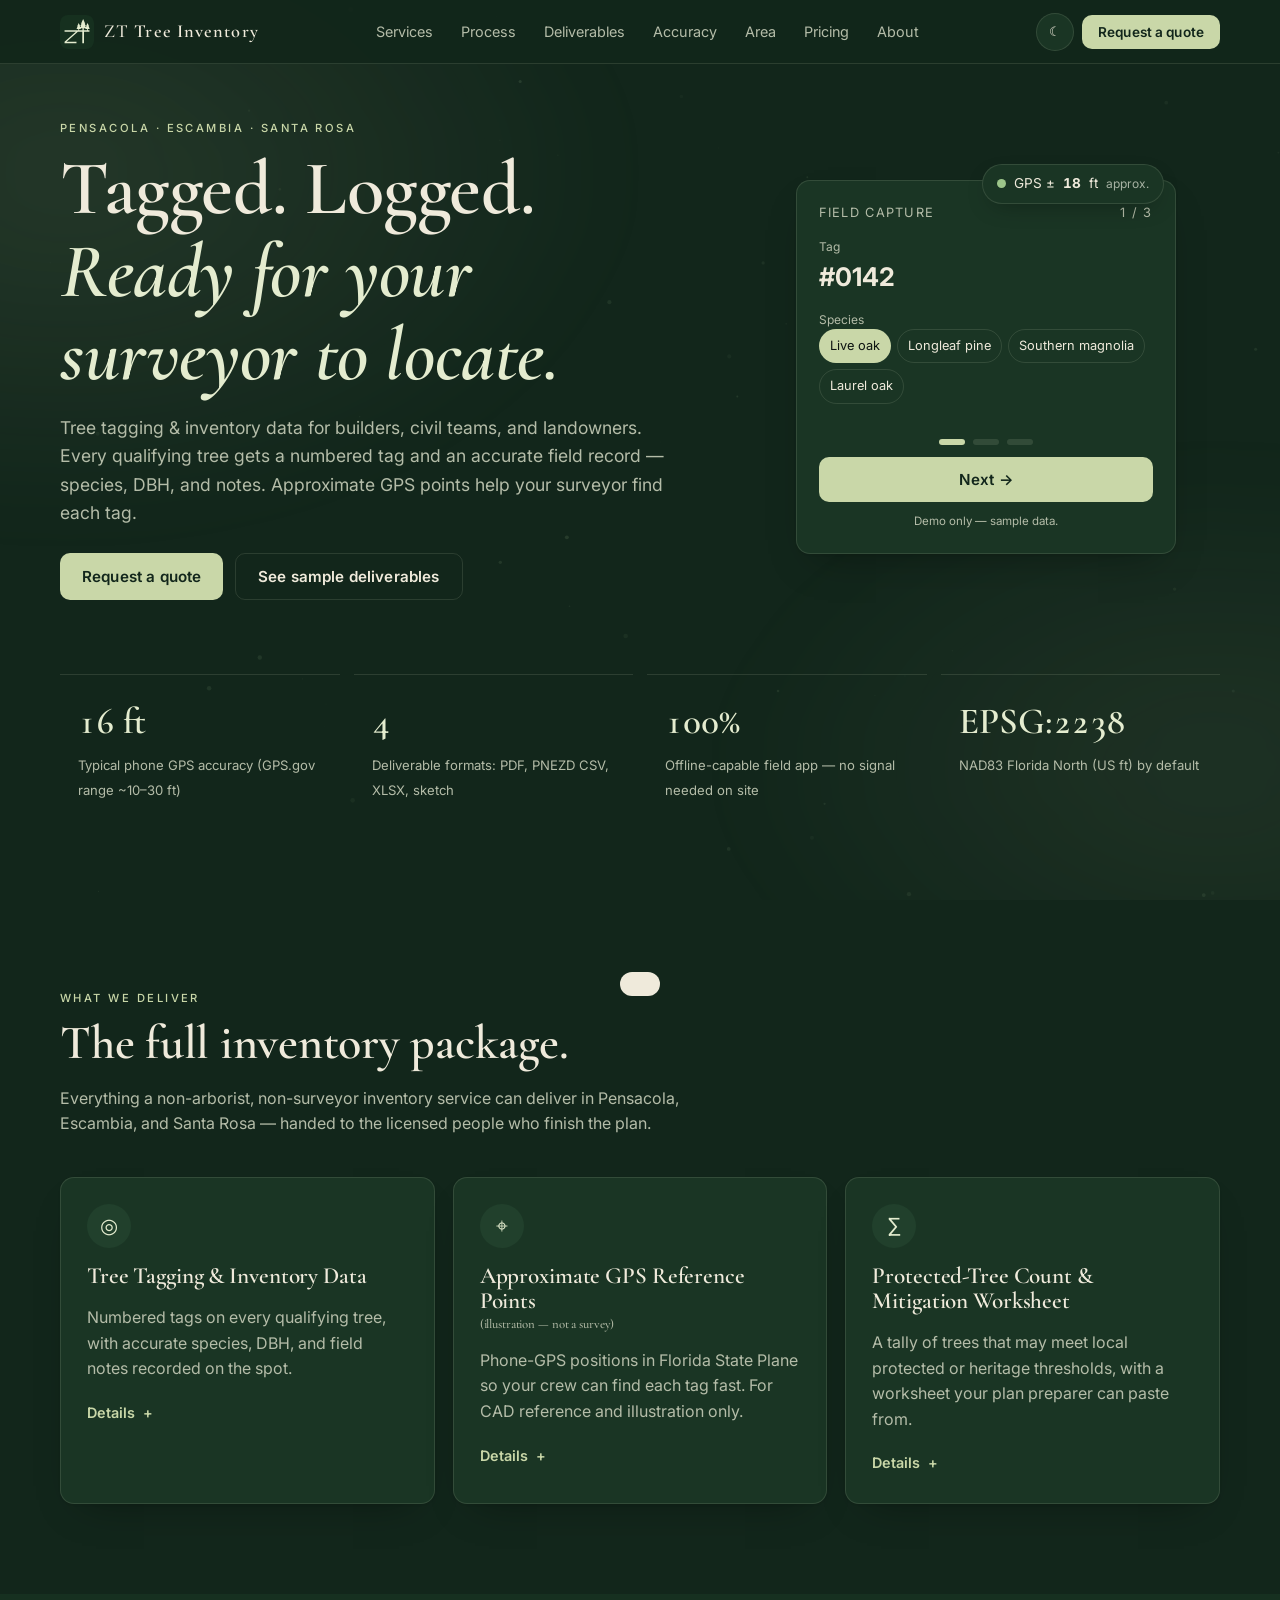
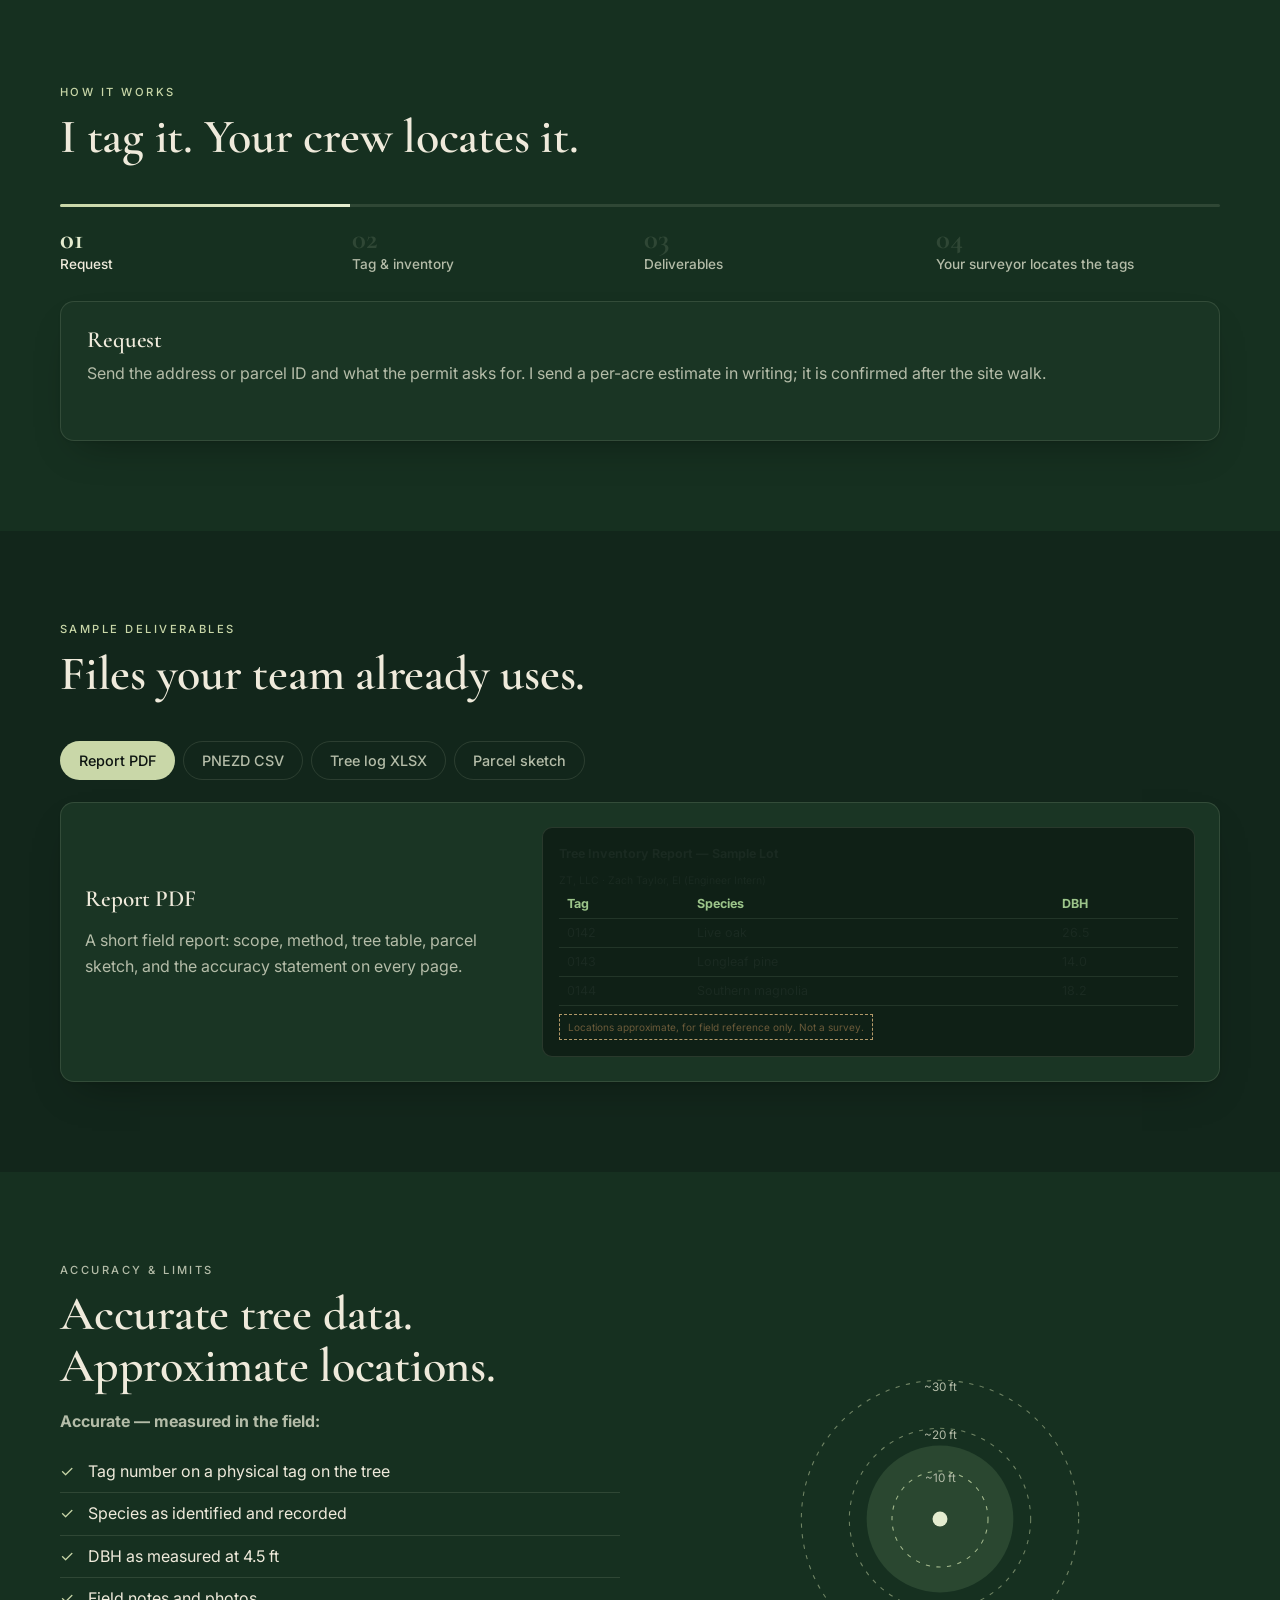
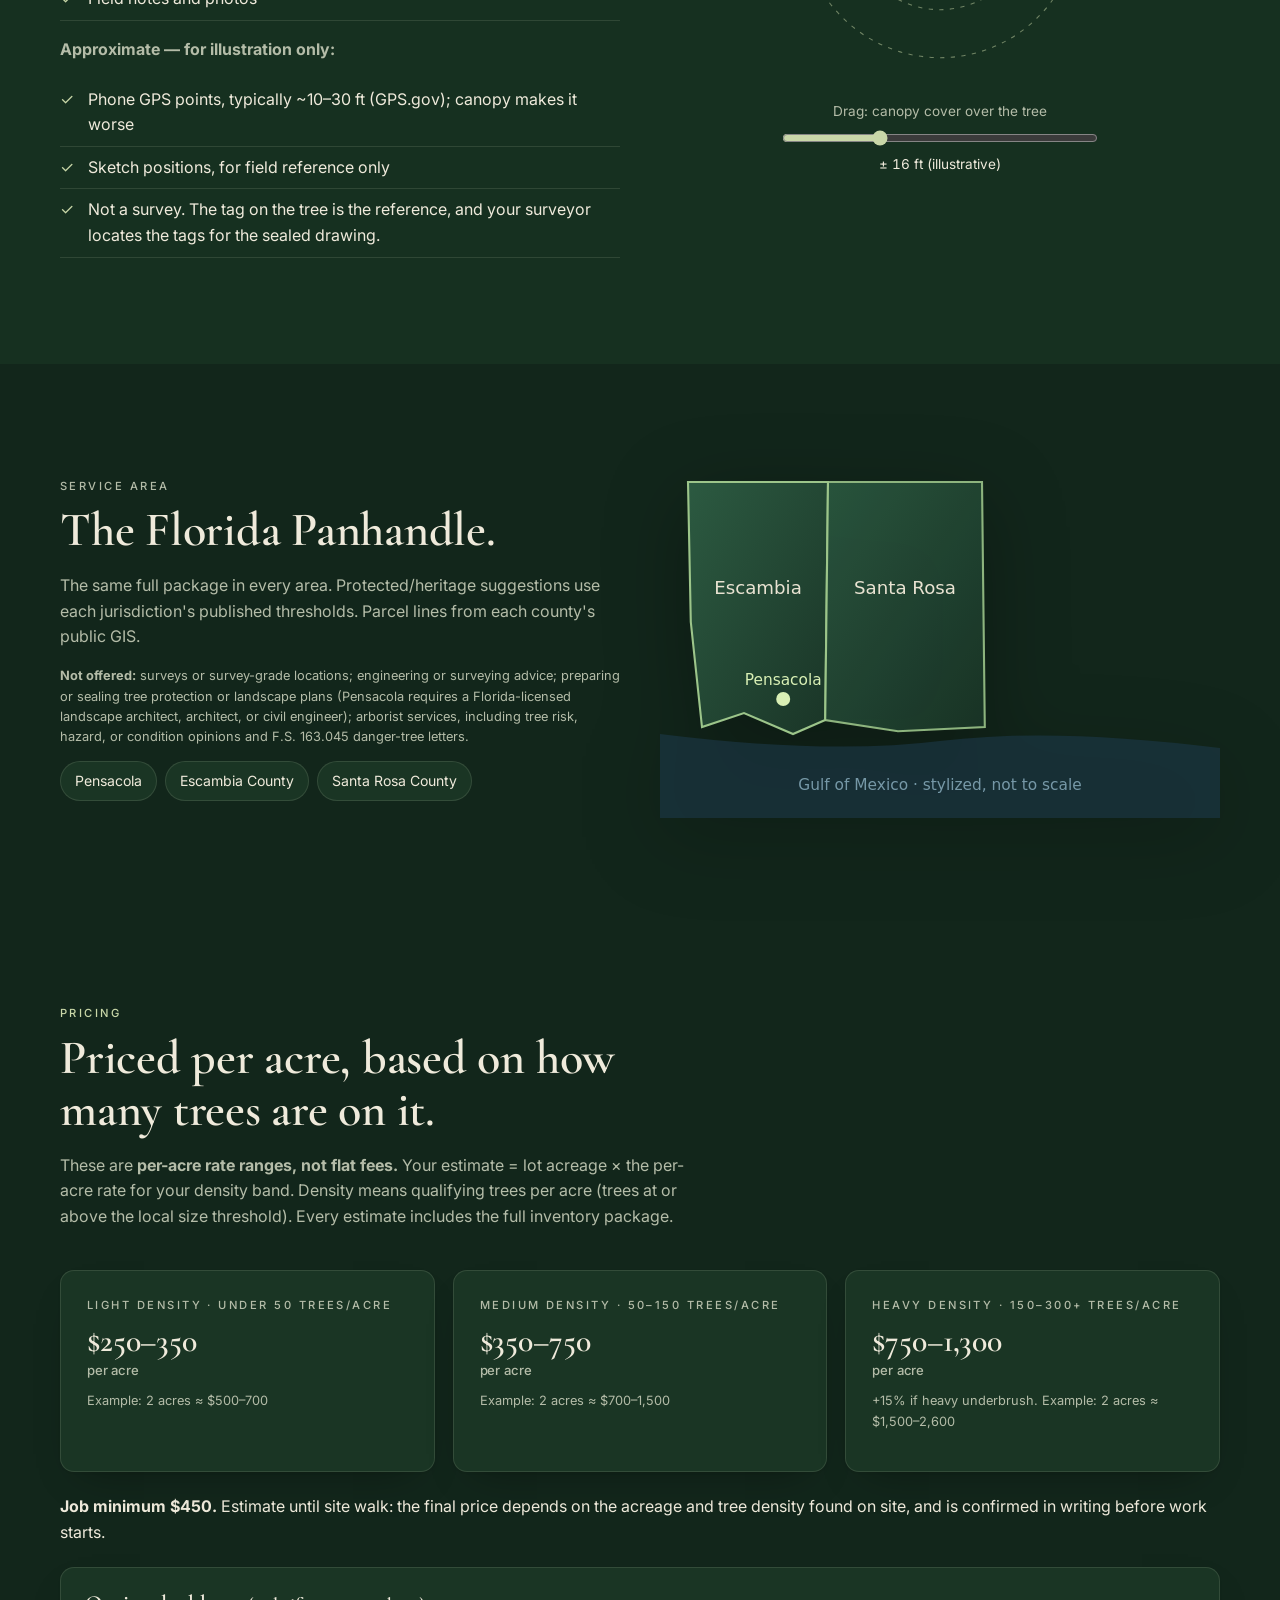
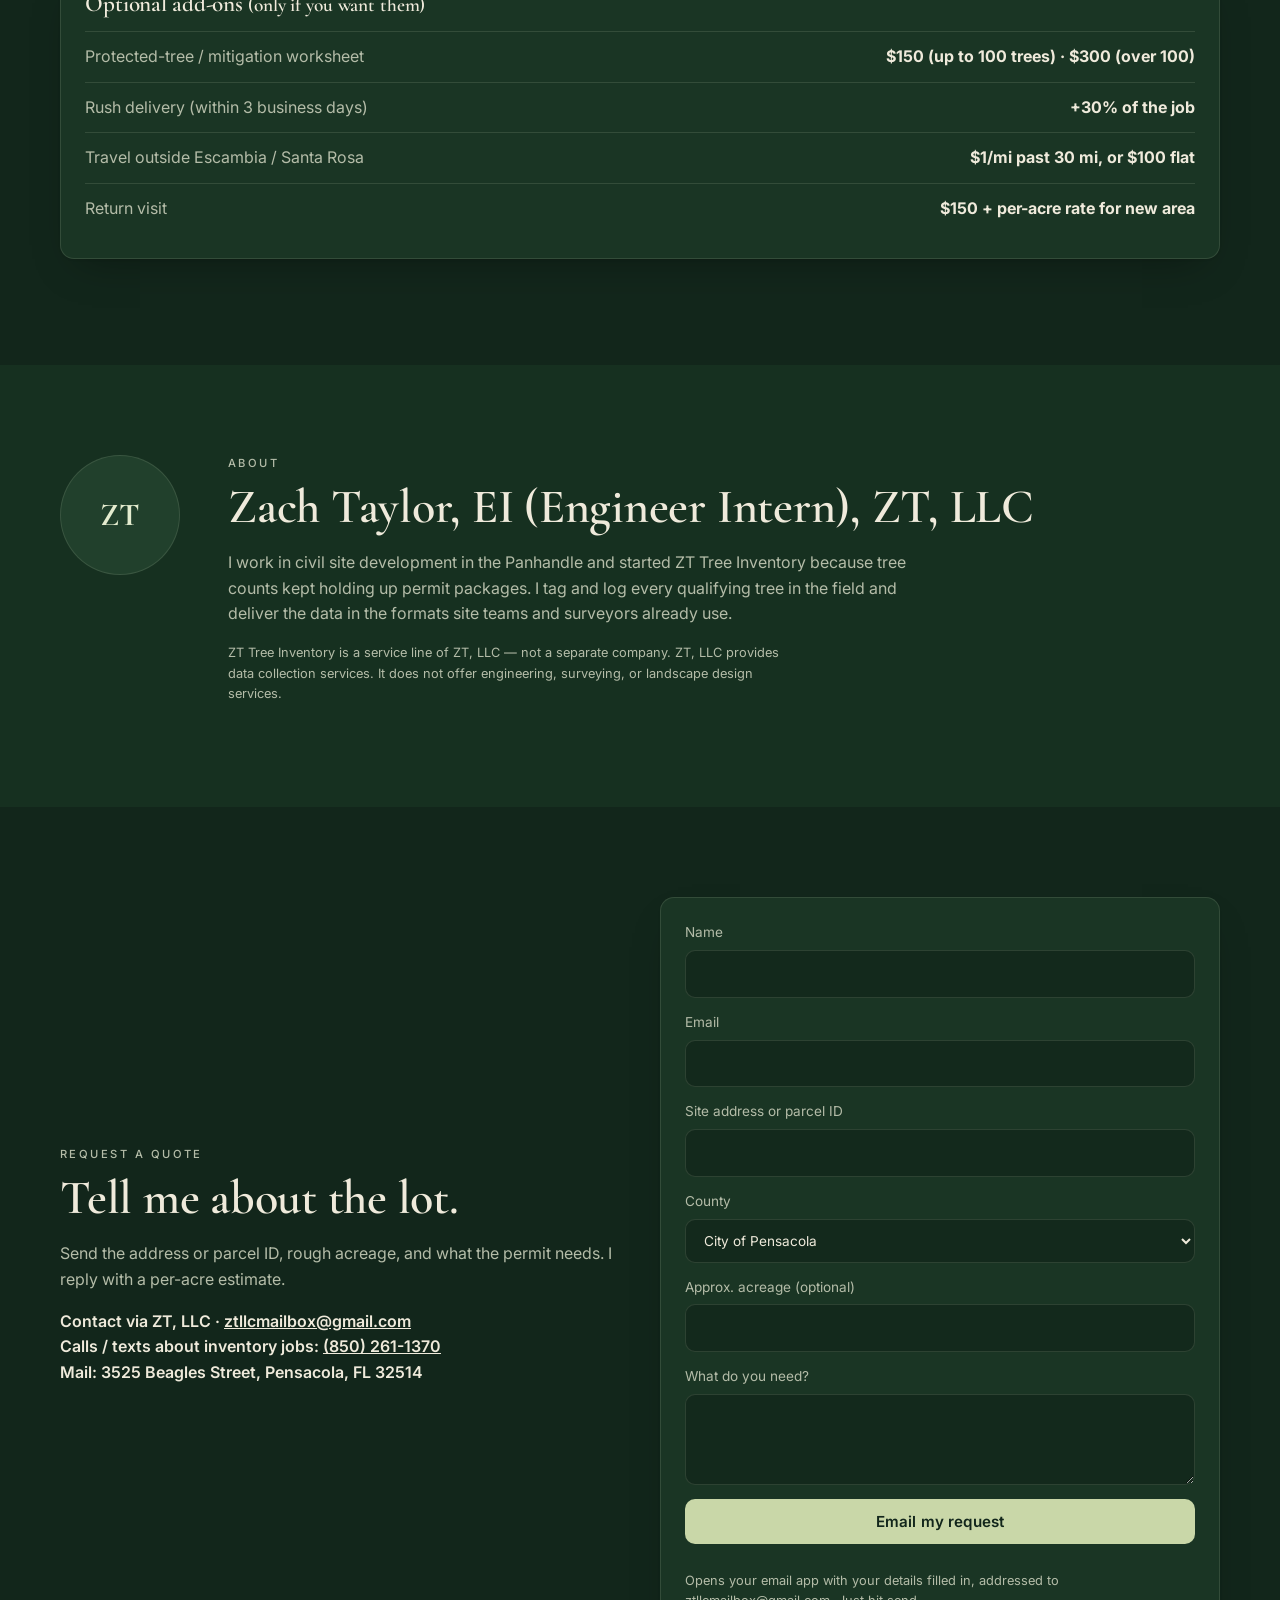
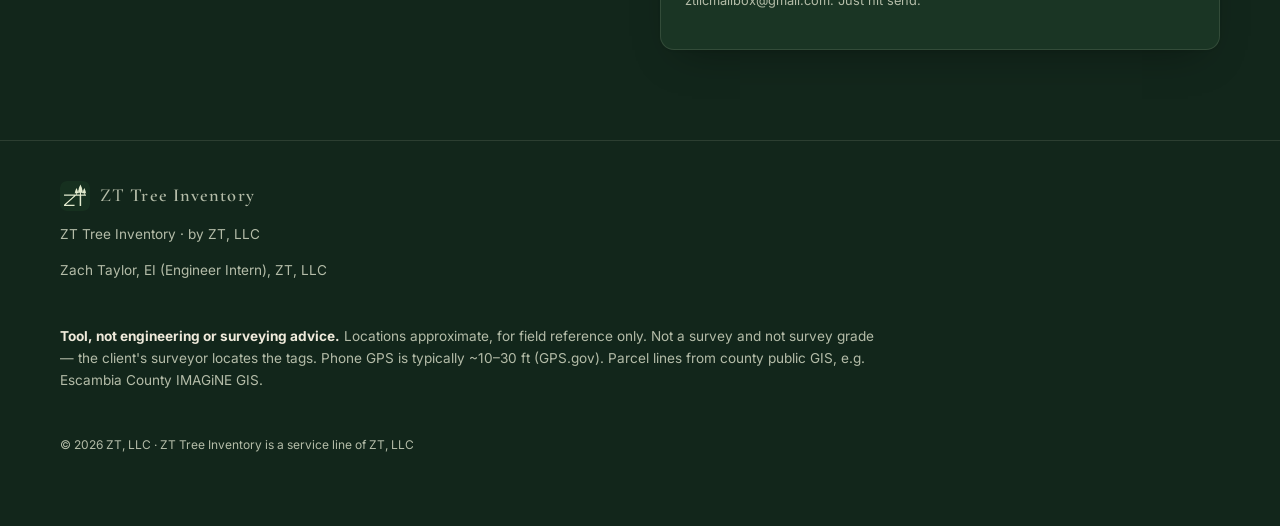
==== index.html @ 9de71adf "Remove Okaloosa from service area" ====
<!doctype html>
<html lang="en" data-theme="dark">
<head>
<meta charset="utf-8"><meta name="viewport" content="width=device-width,initial-scale=1,viewport-fit=cover">
<meta name="robots" content="noindex,nofollow">
<title>ZT Tree Inventory — Tree Tagging &amp; Inventory Data | ZT, LLC</title>
<meta name="description" content="Tree tagging and inventory data for Pensacola, Escambia, and Santa Rosa: accurate species, DBH, and tag numbers, with approximate GPS for your surveyor to locate. ZT, LLC.">
<link rel="icon" href="assets/favicon.svg" type="image/svg+xml">
<link rel="apple-touch-icon" href="assets/apple-touch-icon.png">
<meta property="og:type" content="website"><meta property="og:site_name" content="ZT Tree Inventory">
<meta property="og:title" content="ZT Tree Inventory — Tree Tagging &amp; Inventory Data">
<meta property="og:description" content="Tree tagging and inventory data in Pensacola, Escambia, and Santa Rosa. Accurate species, DBH, and tag numbers; priced per acre. ZT, LLC.">
<meta property="og:image" content="https://zacherytaylor.github.io/zt-tree-inventory-staging/assets/apple-touch-icon.png">
<meta property="og:url" content="https://zacherytaylor.github.io/zt-tree-inventory-staging/">
<meta name="twitter:card" content="summary">
<meta name="theme-color" content="#16301F">
<link rel="preconnect" href="https://fonts.googleapis.com"><link rel="preconnect" href="https://fonts.gstatic.com" crossorigin>
<link href="https://fonts.googleapis.com/css2?family=Cormorant+Garamond:wght@500;600;700&family=Inter:wght@400;500;600&display=swap" rel="stylesheet">
<link rel="stylesheet" href="styles.css">
</head>
<body>
<a class="skip" href="#main">Skip to content</a>
<div class="cursor-ring" aria-hidden="true"></div>
<header class="nav" id="top">
  <a class="brand" href="#hero" aria-label="ZT Tree Inventory home"><img src="assets/favicon.svg" alt="ZT Tree Inventory logo" width="34" height="34"><span>ZT <b>Tree Inventory</b></span></a>
  <nav aria-label="Primary"><ul class="nav-links">
    <li><a href="#services">Services</a></li><li><a href="#process">Process</a></li><li><a href="#deliverables">Deliverables</a></li><li><a href="#accuracy">Accuracy</a></li><li><a href="#area">Area</a></li><li><a href="#pricing">Pricing</a></li><li><a href="#about">About</a></li>
  </ul></nav>
  <div class="nav-actions">
    <button class="theme-toggle" id="themeToggle" aria-label="Toggle light or dark theme"><span class="sun">☀</span><span class="moon">☾</span></button>
    <a class="btn btn-sm magnetic" href="#contact">Request a quote</a>
    <button class="menu-btn" id="menuBtn" aria-label="Open menu" aria-expanded="false"><span></span><span></span></button>
  </div>
</header>

<main id="main">
<section id="hero" class="hero">
  <canvas id="canopy" aria-hidden="true"></canvas>
  <div class="hero-mesh" aria-hidden="true"></div>
  <div class="wrap hero-grid">
    <div class="hero-copy reveal">
      <p class="eyebrow">Pensacola · Escambia · Santa Rosa</p>
      <h1>Tagged. Logged.<br><span class="grad">Ready for your surveyor to locate.</span></h1>
      <p class="lede">Tree tagging &amp; inventory data for builders, civil teams, and landowners. Every qualifying tree gets a numbered tag and an accurate field record — species, DBH, and notes. Approximate GPS points help your surveyor find each tag.</p>
      <div class="hero-cta">
        <a class="btn magnetic" href="#contact">Request a quote</a>
        <a class="btn btn-ghost" href="#deliverables">See sample deliverables</a>
      </div>
          </div>
    <div class="hero-device reveal" style="--d:.15s">
      <div class="gps-chip" role="status" aria-live="off"><span class="pulse"></span>GPS ± <b id="gpsFt">16</b> ft <em>approx.</em></div>
      <div class="capture glass" id="capture">
        <div class="cap-head"><span>Field capture</span><span class="cap-step" id="capStep">1 / 3</span></div>
        <div class="cap-body" id="capBody"></div>
        <div class="cap-dots" role="tablist" aria-label="Capture demo steps">
          <button role="tab" aria-selected="true" data-i="0" aria-label="Step 1: species"></button>
          <button role="tab" aria-selected="false" data-i="1" aria-label="Step 2: DBH"></button>
          <button role="tab" aria-selected="false" data-i="2" aria-label="Step 3: tag and save"></button>
        </div>
        <button class="btn btn-block" id="capNext">Next →</button>
        <p class="cap-note">Demo only — sample data.</p>
      </div>
    </div>
  </div>
  <div class="wrap stats">
    <div class="stat reveal"><b data-count="16" data-suffix=" ft">0</b><span>Typical phone GPS accuracy (GPS.gov range ~10–30 ft)</span></div>
    <div class="stat reveal" style="--d:.1s"><b data-count="4">0</b><span>Deliverable formats: PDF, PNEZD CSV, XLSX, sketch</span></div>
    <div class="stat reveal" style="--d:.2s"><b data-count="100" data-suffix="%">0</b><span>Offline-capable field app — no signal needed on site</span></div>
    <div class="stat reveal" style="--d:.3s"><b data-count="2238" data-prefix="EPSG:">0</b><span>NAD83 Florida North (US ft) by default</span></div>
  </div>
</section>

<section id="services" class="section">
  <div class="wrap">
    <header class="sec-head reveal"><p class="eyebrow">What we deliver</p><h2>The full inventory package.</h2><p>Everything a non-arborist, non-surveyor inventory service can deliver in Pensacola, Escambia, and Santa Rosa — handed to the licensed people who finish the plan.</p></header>
    <div class="cards">
      <article class="card tilt reveal">
        <div class="card-ico">◎</div><h3>Tree Tagging &amp; Inventory Data</h3>
        <p>Numbered tags on every qualifying tree, with accurate species, DBH, and field notes recorded on the spot.</p>
        <button class="more" aria-expanded="false">Details <i>+</i></button>
        <div class="detail"><ul><li>Numbered aluminum tags set in the field</li><li>DBH measured at 4.5 ft</li><li>Canopy, multi-trunk, and field notes; photos optional</li><li>Tree log as XLSX and CSV</li></ul></div>
      </article>
      <article class="card tilt reveal" style="--d:.1s">
        <div class="card-ico">⌖</div><h3>Approximate GPS Reference Points <small>(illustration — not a survey)</small></h3>
        <p>Phone-GPS positions in Florida State Plane so your crew can find each tag fast. For CAD reference and illustration only.</p>
        <button class="more" aria-expanded="false">Details <i>+</i></button>
        <div class="detail"><ul><li>PNEZD CSV for Civil 3D import</li><li>NAD83 / Florida North (US ft), EPSG:2238</li><li>Parcel sketch over public GIS lines</li></ul></div>
      </article>
      <article class="card tilt reveal" style="--d:.2s">
        <div class="card-ico">∑</div><h3>Protected-Tree Count &amp; Mitigation Worksheet</h3>
        <p>A tally of trees that may meet local protected or heritage thresholds, with a worksheet your plan preparer can paste from.</p>
        <button class="more" aria-expanded="false">Details <i>+</i></button>
        <div class="detail"><ul><li>Count by size class and species</li><li>References the local code section used</li><li>Protected/heritage flags are suggestions — the jurisdiction makes the final call</li><li>Data for your landscape architect or engineer; not a tree protection plan</li></ul></div>
      </article>
    </div>
  </div>
</section>

<section id="process" class="section alt">
  <div class="wrap">
    <header class="sec-head reveal"><p class="eyebrow">How it works</p><h2>I tag it. Your crew locates it.</h2></header>
    <div class="stepper reveal" id="stepper">
      <div class="track"><div class="fill" id="stepFill"></div></div>
      <ol>
        <li><button data-s="0" class="on"><span>01</span>Request</button></li>
        <li><button data-s="1"><span>02</span>Tag &amp; inventory</button></li>
        <li><button data-s="2"><span>03</span>Deliverables</button></li>
        <li><button data-s="3"><span>04</span>Your surveyor locates the tags</button></li>
      </ol>
      <div class="step-panel glass" id="stepPanel" aria-live="polite"></div>
    </div>
  </div>
</section>

<section id="deliverables" class="section">
  <div class="wrap">
    <header class="sec-head reveal"><p class="eyebrow">Sample deliverables</p><h2>Files your team already uses.</h2></header>
    <div class="deliv reveal">
      <div class="deliv-tabs" role="tablist" aria-label="Deliverables">
        <button role="tab" aria-selected="true" data-t="pdf">Report PDF</button>
        <button role="tab" aria-selected="false" data-t="pnezd">PNEZD CSV</button>
        <button role="tab" aria-selected="false" data-t="xlsx">Tree log XLSX</button>
        <button role="tab" aria-selected="false" data-t="sketch">Parcel sketch</button>
      </div>
      <div class="deliv-panel glass" id="delivPanel" role="tabpanel"></div>
    </div>
  </div>
</section>

<section id="accuracy" class="section alt">
  <div class="wrap acc">
    <div class="reveal">
      <p class="eyebrow">Accuracy &amp; limits</p><h2>Accurate tree data. Approximate locations.</h2>
      <p><b>Accurate — measured in the field:</b></p>
      <ul class="checks">
        <li>Tag number on a physical tag on the tree</li>
        <li>Species as identified and recorded</li>
        <li>DBH as measured at 4.5 ft</li>
        <li>Field notes and photos</li>
      </ul>
      <p><b>Approximate — for illustration only:</b></p>
      <ul class="checks">
        <li>Phone GPS points, typically ~10–30 ft (GPS.gov); canopy makes it worse</li>
        <li>Sketch positions, for field reference only</li>
        <li>Not a survey. The tag on the tree is the reference, and your surveyor locates the tags for the sealed drawing.</li>
      </ul>
    </div>
    <div class="acc-viz reveal" style="--d:.15s" aria-label="Illustration of GPS accuracy radius">
      <svg viewBox="0 0 300 300" role="img"><title>Approximate GPS accuracy circle around a tree</title>
        <circle cx="150" cy="150" r="130" class="ring r3"/><circle cx="150" cy="150" r="85" class="ring r2"/><circle cx="150" cy="150" r="45" class="ring r1"/>
        <circle cx="150" cy="150" r="7" class="dot"/>
        <text x="150" y="30" text-anchor="middle">~30 ft</text><text x="150" y="75" text-anchor="middle">~20 ft</text><text x="150" y="115" text-anchor="middle">~10 ft</text>
      </svg>
      <label class="slider">Drag: canopy cover over the tree <input type="range" id="canopyRange" min="0" max="100" value="30" aria-describedby="canopyOut"><output id="canopyOut">± 16 ft (illustrative)</output></label>
    </div>
  </div>
</section>

<section id="area" class="section">
  <div class="wrap area">
    <div class="reveal"><p class="eyebrow">Service area</p><h2>The Florida Panhandle.</h2>
      <p>The same full package in every area. Protected/heritage suggestions use each jurisdiction's published thresholds. Parcel lines from each county's public GIS.</p>
      <p class="fine"><b>Not offered:</b> surveys or survey-grade locations; engineering or surveying advice; preparing or sealing tree protection or landscape plans (Pensacola requires a Florida-licensed landscape architect, architect, or civil engineer); arborist services, including tree risk, hazard, or condition opinions and F.S. 163.045 danger-tree letters.</p>
      <div class="chips"><span>Pensacola</span><span>Escambia County</span><span>Santa Rosa County</span></div>
    </div>
    <div class="map reveal" style="--d:.15s"><img src="assets/panhandle.svg" alt="Stylized map of the service area: Escambia and Santa Rosa counties"></div>
  </div>
</section>

<section id="pricing" class="section">
  <div class="wrap">
    <header class="sec-head reveal"><p class="eyebrow">Pricing</p><h2>Priced per acre, based on how many trees are on it.</h2><p>These are <b>per-acre rate ranges, not flat fees.</b> Your estimate = lot acreage × the per-acre rate for your density band. Density means qualifying trees per acre (trees at or above the local size threshold). Every estimate includes the full inventory package.</p></header>
    <div class="cards price-cards">
      <article class="card reveal"><p class="eyebrow">Light density · under 50 trees/acre</p><h3>$250–350 <small>per acre</small></h3><p class="fine">Example: 2 acres ≈ $500–700</p></article>
      <article class="card reveal" style="--d:.08s"><p class="eyebrow">Medium density · 50–150 trees/acre</p><h3>$350–750 <small>per acre</small></h3><p class="fine">Example: 2 acres ≈ $700–1,500</p></article>
      <article class="card reveal" style="--d:.16s"><p class="eyebrow">Heavy density · 150–300+ trees/acre</p><h3>$750–1,300 <small>per acre</small></h3><p class="fine">+15% if heavy underbrush. Example: 2 acres ≈ $1,500–2,600</p></article>
    </div>
    <p class="price-min reveal"><b>Job minimum $450.</b> Estimate until site walk: the final price depends on the acreage and tree density found on site, and is confirmed in writing before work starts.</p>
    <div class="glass addons reveal"><h3>Optional add-ons <small>(only if you want them)</small></h3><ul>
      <li><span>Protected-tree / mitigation worksheet</span><b>$150 (up to 100 trees) · $300 (over 100)</b></li>
      <li><span>Rush delivery (within 3 business days)</span><b>+30% of the job</b></li>
      <li><span>Travel outside Escambia / Santa Rosa</span><b>$1/mi past 30 mi, or $100 flat</b></li>
      <li><span>Return visit</span><b>$150 + per-acre rate for new area</b></li>
    </ul></div>
  </div>
</section>

<section id="about" class="section alt">
  <div class="wrap about reveal">
    <div class="avatar" aria-hidden="true">ZT</div>
    <div><p class="eyebrow">About</p><h2>Zach Taylor, EI (Engineer Intern), ZT, LLC</h2>
      <p>I work in civil site development in the Panhandle and started ZT Tree Inventory because tree counts kept holding up permit packages. I tag and log every qualifying tree in the field and deliver the data in the formats site teams and surveyors already use.</p>
      <p class="fine">ZT Tree Inventory is a service line of ZT, LLC — not a separate company. ZT, LLC provides data collection services. It does not offer engineering, surveying, or landscape design services.</p></div>
  </div>
</section>

<section id="contact" class="section">
  <div class="wrap contact">
    <div class="reveal"><p class="eyebrow">Request a quote</p><h2>Tell me about the lot.</h2><p>Send the address or parcel ID, rough acreage, and what the permit needs. I reply with a per-acre estimate.</p>
      <p class="contact-line">Contact via ZT, LLC · <a href="mailto:ztllcmailbox@gmail.com?subject=Tree%20inventory%20quote%20request">ztllcmailbox@gmail.com</a><br>Calls / texts about inventory jobs: <a href="tel:+18502611370">(850) 261-1370</a><br>Mail: 3525 Beagles Street, Pensacola, FL 32514</p>
      </div>
    <form class="form glass reveal" id="quoteForm" style="--d:.1s" novalidate>
      <label>Name<input name="name" required autocomplete="name"></label>
      <label>Email<input name="email" type="email" required autocomplete="email"></label>
      <label>Site address or parcel ID<input name="site" required></label>
      <label>County<select name="county"><option>City of Pensacola</option><option>Escambia</option><option>Santa Rosa</option><option>Not sure</option></select></label>
      <label>Approx. acreage (optional)<input name="acres" inputmode="decimal"></label>
      <label>What do you need?<textarea name="msg" rows="3"></textarea></label>
      <button class="btn btn-block magnetic" type="submit">Email my request</button>
      <p class="fine">Opens your email app with your details filled in, addressed to ztllcmailbox@gmail.com. Just hit send.</p>
    </form>
  </div>
</section>
</main>

<footer class="footer">
  <div class="wrap foot">
    <div><a class="brand" href="#hero"><img src="assets/favicon.svg" alt="ZT Tree Inventory logo" width="30" height="30"><span>ZT <b>Tree Inventory</b></span></a><p>ZT Tree Inventory · by ZT, LLC</p><p>Zach Taylor, EI (Engineer Intern), ZT, LLC</p></div>
    <p class="disc"><b>Tool, not engineering or surveying advice.</b> Locations approximate, for field reference only. Not a survey and not survey grade — the client's surveyor locates the tags. Phone GPS is typically ~10–30 ft (GPS.gov). Parcel lines from county public GIS, e.g. Escambia County IMAGiNE GIS.</p>
    <p class="copy">© 2026 ZT, LLC · ZT Tree Inventory is a service line of ZT, LLC</p>
  </div>
</footer>
<div class="toast" id="toast" role="status" aria-live="polite"></div>
<script src="app.js"></script>
</body></html>
---- styles.css ----
:root{--bg:#0d1411;--bg2:#121c17;--panel:rgba(30,48,38,.45);--line:rgba(200,230,190,.12);--text:#ece6d6;--mute:#a7b2a3;--moss:#9cc58a;--moss2:#d9f0b5;--deep:#1d3a2c;--r:18px;--font:"Inter",ui-sans-serif,system-ui,-apple-system,"Segoe UI",Roboto,sans-serif;color-scheme:dark}
[data-theme=light]{--bg:#f4f1e8;--bg2:#ebe6d8;--panel:rgba(255,255,255,.6);--line:rgba(30,58,44,.14);--text:#1a2a21;--mute:#56635a;--moss:#3f7a4f;--moss2:#2c5a3b;--deep:#d6e5cf;color-scheme:light}
*{box-sizing:border-box}html{scroll-behavior:smooth;scroll-padding-top:80px}
body{margin:0;background:var(--bg);color:var(--text);font:16px/1.6 var(--font);-webkit-font-smoothing:antialiased;transition:background .4s,color .4s}
a{color:inherit}img{max-width:100%}
.skip{position:absolute;left:-999px;top:8px;background:var(--moss);color:#0d1411;padding:8px 12px;border-radius:8px;z-index:100}.skip:focus{left:8px}
:focus-visible{outline:2px solid var(--moss2);outline-offset:3px;border-radius:6px}
.wrap{width:min(1160px,100% - 40px);margin-inline:auto}
.eyebrow{text-transform:uppercase;letter-spacing:.16em;font-size:.72rem;color:var(--moss);font-weight:600;margin:0 0 10px}
h1,h2,h3{line-height:1.12;letter-spacing:-.02em;margin:0 0 14px}
h1{font-size:clamp(2.3rem,7vw,4.4rem);font-weight:700}h2{font-size:clamp(1.7rem,4vw,2.6rem)}h3{font-size:1.15rem}
.grad{background:linear-gradient(90deg,var(--moss2),var(--moss) 60%,#7fb3a0);-webkit-background-clip:text;background-clip:text;color:transparent}
.lede{font-size:1.1rem;color:var(--mute);max-width:36em}.fine{font-size:.8rem;color:var(--mute)}
.glass{background:var(--panel);border:1px solid var(--line);backdrop-filter:blur(18px) saturate(140%);-webkit-backdrop-filter:blur(18px) saturate(140%);border-radius:var(--r);box-shadow:0 20px 60px rgba(0,0,0,.25)}
.btn{display:inline-flex;align-items:center;justify-content:center;gap:8px;padding:13px 22px;border-radius:999px;background:var(--moss);color:#0d1411;font-weight:600;text-decoration:none;border:0;cursor:pointer;font:600 .95rem var(--font);transition:transform .2s,box-shadow .2s,background .2s;will-change:transform}
[data-theme=light] .btn{color:#fff}
.btn:hover{box-shadow:0 8px 30px rgba(156,197,138,.35)}.btn-ghost{background:transparent;color:var(--text);border:1px solid var(--line)}.btn-sm{padding:9px 16px;font-size:.85rem}.btn-block{width:100%}
/* nav */
.nav{position:fixed;inset:0 0 auto;z-index:50;display:flex;align-items:center;justify-content:space-between;gap:16px;padding:12px max(20px,calc((100% - 1160px)/2));background:color-mix(in srgb,var(--bg) 60%,transparent);backdrop-filter:blur(16px);-webkit-backdrop-filter:blur(16px);border-bottom:1px solid var(--line)}
.brand{display:flex;align-items:center;gap:10px;text-decoration:none;font-weight:500}.brand b{font-weight:700}
.nav-links{display:none;list-style:none;margin:0;padding:0;gap:4px}
.nav-links a{display:block;padding:8px 12px;border-radius:999px;text-decoration:none;color:var(--mute);font-size:.9rem;transition:.2s}
.nav-links a.active{color:var(--text);background:var(--panel);box-shadow:inset 0 0 0 1px var(--line)}
.nav-actions{display:flex;align-items:center;gap:8px}.nav-actions .btn-sm{display:none}
.theme-toggle,.menu-btn{width:38px;height:38px;border-radius:50%;border:1px solid var(--line);background:var(--panel);color:var(--text);cursor:pointer}
.theme-toggle .sun{display:none}[data-theme=light] .theme-toggle .sun{display:inline}[data-theme=light] .theme-toggle .moon{display:none}
.menu-btn{display:grid;place-content:center;gap:5px}.menu-btn span{display:block;width:16px;height:2px;background:var(--text);transition:.3s}
.nav.open .nav-links{display:flex;flex-direction:column;position:absolute;top:100%;left:0;right:0;padding:12px 20px 20px;background:var(--bg);border-bottom:1px solid var(--line)}
.nav.open .menu-btn span:first-child{transform:translateY(3.5px) rotate(45deg)}.nav.open .menu-btn span:last-child{transform:translateY(-3.5px) rotate(-45deg)}
@media(min-width:900px){.nav-links{display:flex}.menu-btn{display:none}.nav-actions .btn-sm{display:inline-flex}}
/* hero */
.hero{position:relative;padding:120px 0 60px;overflow:hidden;min-height:100svh}
#canopy{position:absolute;inset:0;width:100%;height:100%;opacity:.7}
.hero-mesh{position:absolute;inset:-20%;background:radial-gradient(40% 35% at 20% 30%,rgba(76,130,92,.35),transparent 70%),radial-gradient(35% 30% at 80% 20%,rgba(60,110,120,.25),transparent 70%),radial-gradient(40% 40% at 60% 80%,rgba(120,160,90,.2),transparent 70%);filter:blur(30px);animation:mesh 18s ease-in-out infinite alternate;pointer-events:none}
@keyframes mesh{to{transform:translate3d(4%,-3%,0) rotate(8deg) scale(1.05)}}
.hero-grid{position:relative;display:grid;gap:40px;align-items:center}
.hero-cta{display:flex;flex-wrap:wrap;gap:12px;margin:26px 0 14px}
@media(min-width:900px){.hero-grid{grid-template-columns:1.25fr .9fr}}
.hero-device{position:relative;max-width:380px;justify-self:center;width:100%}
.gps-chip{position:absolute;top:-16px;right:12px;z-index:2;display:flex;align-items:center;gap:8px;padding:8px 14px;border-radius:999px;background:rgba(13,20,17,.85);color:#ece6d6;border:1px solid rgba(156,197,138,.4);font-size:.85rem;font-variant-numeric:tabular-nums}
.gps-chip em{font-style:normal;color:#a7b2a3;font-size:.75rem}
.pulse{width:9px;height:9px;border-radius:50%;background:#9cc58a;box-shadow:0 0 0 0 rgba(156,197,138,.7);animation:pulse 1.8s infinite}
@keyframes pulse{70%{box-shadow:0 0 0 12px rgba(156,197,138,0)}100%{box-shadow:0 0 0 0 rgba(156,197,138,0)}}
.capture{padding:22px}.cap-head{display:flex;justify-content:space-between;font-size:.8rem;color:var(--mute);text-transform:uppercase;letter-spacing:.1em;margin-bottom:14px}
.cap-body{min-height:190px;animation:fade .4s}.cap-body .k{font-size:.75rem;color:var(--mute);margin:0}.cap-body .v{font-size:1.6rem;font-weight:700;margin:0 0 12px}
.opts{display:flex;flex-wrap:wrap;gap:6px}.opts span{padding:6px 10px;border-radius:999px;border:1px solid var(--line);font-size:.8rem}.opts span.sel{background:var(--moss);color:#0d1411;border-color:transparent}
.gauge{height:8px;border-radius:9px;background:var(--line);overflow:hidden;margin:6px 0 14px}.gauge i{display:block;height:100%;background:linear-gradient(90deg,var(--moss),var(--moss2));transition:width .8s}
.cap-dots{display:flex;gap:8px;justify-content:center;margin:12px 0}.cap-dots button{width:26px;height:6px;border-radius:9px;border:0;background:var(--line);cursor:pointer;padding:0}.cap-dots button[aria-selected=true]{background:var(--moss)}
.cap-note{text-align:center;font-size:.72rem;color:var(--mute);margin:10px 0 0}
@keyframes fade{from{opacity:0;transform:translateY(6px)}}
.stats{position:relative;display:grid;grid-template-columns:1fr 1fr;gap:14px;margin-top:60px}
.stat{padding:18px;border-top:1px solid var(--line)}.stat b{display:block;font-size:clamp(1.6rem,4vw,2.3rem);color:var(--moss2);font-variant-numeric:tabular-nums}.stat span{font-size:.82rem;color:var(--mute)}
@media(min-width:900px){.stats{grid-template-columns:repeat(4,1fr)}}
/* sections */
.section{padding:90px 0}.section.alt{background:var(--bg2)}
.sec-head{max-width:640px;margin-bottom:40px}.sec-head p:last-child{color:var(--mute)}
.reveal{opacity:0;transform:translateY(24px);transition:opacity .8s cubic-bezier(.2,.7,.2,1) var(--d,0s),transform .8s cubic-bezier(.2,.7,.2,1) var(--d,0s)}.reveal.in{opacity:1;transform:none}
.cards{display:grid;gap:18px}@media(min-width:900px){.cards{grid-template-columns:repeat(3,1fr)}}
.card{position:relative;padding:26px;border-radius:var(--r);background:var(--panel);border:1px solid var(--line);transform-style:preserve-3d;transition:transform .15s,border-color .3s;overflow:hidden}
.card::before{content:"";position:absolute;inset:0;background:radial-gradient(300px circle at var(--mx,50%) var(--my,50%),rgba(156,197,138,.16),transparent 60%);opacity:0;transition:opacity .3s;pointer-events:none}.card:hover::before{opacity:1}.card:hover{border-color:rgba(156,197,138,.35)}
.card h3 small{display:block;font-size:.8rem;font-weight:500;color:var(--mute);margin-top:4px}.card p{color:var(--mute)}
.card-ico{width:44px;height:44px;border-radius:12px;display:grid;place-items:center;background:var(--deep);color:var(--moss2);font-size:1.3rem;margin-bottom:16px}
.more{background:none;border:0;color:var(--moss);font:600 .9rem var(--font);cursor:pointer;padding:6px 0;display:flex;gap:8px;align-items:center}.more i{font-style:normal;transition:transform .3s}.more[aria-expanded=true] i{transform:rotate(45deg)}
.detail{display:grid;grid-template-rows:0fr;transition:grid-template-rows .4s}.detail>ul{overflow:hidden;margin:0;padding-left:18px;color:var(--mute);font-size:.92rem}.card.open .detail{grid-template-rows:1fr}
/* stepper */
.stepper ol{list-style:none;padding:0;margin:0 0 24px;display:grid;grid-template-columns:repeat(4,1fr);gap:8px;position:relative}
.stepper button{width:100%;background:none;border:0;color:var(--mute);font:500 .85rem var(--font);cursor:pointer;text-align:left;padding:14px 0 0;transition:color .3s}
.stepper button span{display:block;font-size:1.4rem;font-weight:700;color:var(--line);transition:color .3s}.stepper button.on,.stepper button.on span{color:var(--text)}.stepper button.on span{color:var(--moss2)}
.track{height:3px;background:var(--line);border-radius:3px;overflow:hidden}.fill{height:100%;width:25%;background:linear-gradient(90deg,var(--moss),var(--moss2));transition:width .5s cubic-bezier(.2,.7,.2,1)}
.step-panel{padding:26px;min-height:140px}.step-panel h3{margin-bottom:8px}.step-panel p{color:var(--mute);margin:0}
/* deliverables */
.deliv-tabs{display:flex;gap:8px;overflow-x:auto;scroll-snap-type:x mandatory;padding-bottom:6px;margin-bottom:16px;scrollbar-width:none}
.deliv-tabs button{scroll-snap-align:start;flex:0 0 auto;padding:10px 18px;border-radius:999px;border:1px solid var(--line);background:transparent;color:var(--mute);font:500 .9rem var(--font);cursor:pointer}
.deliv-tabs button[aria-selected=true]{background:var(--moss);color:#0d1411;border-color:transparent}
.deliv-panel{padding:24px;display:grid;gap:22px;touch-action:pan-y}@media(min-width:900px){.deliv-panel{grid-template-columns:.8fr 1.2fr;align-items:center}}
.deliv-panel p{color:var(--mute)}.preview{border-radius:12px;background:#0a100d;border:1px solid var(--line);padding:16px;font:12px/1.6 ui-monospace,SFMono-Regular,Menlo,monospace;color:#c8d6c0;overflow:auto;animation:fade .4s}
.preview table{border-collapse:collapse;width:100%}.preview td,.preview th{border-bottom:1px solid rgba(200,230,190,.1);padding:4px 8px;text-align:left;white-space:nowrap}.preview th{color:#9cc58a}
.paper{background:#f6f2e7;color:#1a2a21;font-family:var(--font)}.paper h4{margin:0 0 6px}.paper .stamp{font-size:10px;color:#6b5a3a;border:1px dashed #b49a6a;padding:4px 8px;display:inline-block;margin-top:8px}
/* accuracy */
.acc,.area,.contact{display:grid;gap:40px;align-items:center}@media(min-width:900px){.acc,.area,.contact{grid-template-columns:1fr 1fr}}
.acc p{color:var(--mute)}.checks{list-style:none;padding:0}.checks li{padding:8px 0 8px 28px;position:relative;border-bottom:1px solid var(--line)}.checks li::before{content:"✓";position:absolute;left:0;color:var(--moss)}
.acc-viz{text-align:center}.acc-viz svg{width:min(320px,100%)}.ring{fill:none;stroke:var(--moss);stroke-dasharray:4 6;opacity:.5;transform-origin:150px 150px;animation:spin 40s linear infinite}.r2{animation-direction:reverse}.r1{opacity:.8}
.dot{fill:var(--moss2)}.acc-viz text{fill:var(--mute);font-size:11px}
#gpsHalo{fill:rgba(156,197,138,.15);transition:r .4s}
@keyframes spin{to{transform:rotate(360deg)}}
.slider{display:grid;gap:6px;max-width:320px;margin:14px auto 0;font-size:.85rem;color:var(--mute)}.slider input{accent-color:var(--moss)}output{color:var(--text);font-variant-numeric:tabular-nums}
.chips{display:flex;flex-wrap:wrap;gap:8px}.chips span{padding:8px 14px;border-radius:999px;border:1px solid var(--line);background:var(--panel);font-size:.88rem}
.area p{color:var(--mute)}.map img{width:100%;filter:drop-shadow(0 20px 40px rgba(0,0,0,.3))}
.about{display:grid;gap:28px;align-items:start}@media(min-width:900px){.about{grid-template-columns:140px 1fr}}
.avatar{width:120px;height:120px;border-radius:50%;display:grid;place-items:center;font-size:2rem;font-weight:700;background:conic-gradient(from 140deg,var(--moss),var(--deep),var(--moss2),var(--moss));color:#0d1411}
.about p{color:var(--mute);max-width:44em}
.contact p{color:var(--mute)}.contact-line{color:var(--text)!important;font-weight:600}
.form{padding:24px;display:grid;gap:14px}.form label{display:grid;gap:6px;font-size:.85rem;color:var(--mute)}
.form input,.form select,.form textarea{font:inherit;color:var(--text);background:color-mix(in srgb,var(--bg) 70%,transparent);border:1px solid var(--line);border-radius:12px;padding:12px 14px;transition:border-color .2s,box-shadow .2s}
.form input:focus,.form select:focus,.form textarea:focus{outline:none;border-color:var(--moss);box-shadow:0 0 0 3px rgba(156,197,138,.2)}.form .bad{border-color:#d98a7a}
.footer{border-top:1px solid var(--line);padding:40px 0 60px}.foot{display:grid;gap:18px;font-size:.85rem;color:var(--mute)}.disc{max-width:60em}.disc b{color:var(--text)}.copy{font-size:.75rem}
.toast{position:fixed;left:50%;bottom:24px;transform:translate(-50%,120px);background:var(--text);color:var(--bg);padding:12px 20px;border-radius:999px;font-weight:600;font-size:.9rem;transition:transform .4s cubic-bezier(.2,.8,.2,1);z-index:90;max-width:calc(100% - 32px);text-align:center}.toast.show{transform:translate(-50%,0)}
.cursor-ring{position:fixed;top:0;left:0;width:34px;height:34px;margin:-17px 0 0 -17px;border:1.5px solid var(--moss);border-radius:50%;pointer-events:none;z-index:200;opacity:0;transition:width .25s,height .25s,margin .25s,opacity .3s,background .25s}
.cursor-ring.hot{width:58px;height:58px;margin:-29px 0 0 -29px;background:rgba(156,197,138,.1)}
@media(hover:hover) and (pointer:fine){body.has-ring .cursor-ring{opacity:.9}}
@media(prefers-reduced-motion:reduce){*,*::before,*::after{animation:none!important;transition:none!important;scroll-behavior:auto!important}.reveal{opacity:1;transform:none}.cursor-ring{display:none}}
[data-theme=light] .brand img{filter:brightness(.18)}
/* ===== v2 softened "forest & cream" layer (logo-matched) ===== */
:root{--bg:#12261b;--bg2:#163020;--panel:#1a3524;--line:rgba(228,236,207,.12);--text:#efeadb;--mute:#b4bca8;--moss:#c9d7a8;--moss2:#e4eccf;--deep:#21402c;--r:14px;--serif:"Cormorant Garamond",Georgia,"Times New Roman",serif;--font:"Inter",ui-sans-serif,system-ui,-apple-system,"Segoe UI",Roboto,sans-serif}
[data-theme=light]{--bg:#f6f2e7;--bg2:#eee8d8;--panel:#fffdf7;--line:rgba(22,48,31,.12);--text:#16301f;--mute:#5a6656;--moss:#2f5a3c;--moss2:#16301f;--deep:#e3e9d4}
h1,h2,h3{font-family:var(--serif);font-weight:600;letter-spacing:-.005em;line-height:1.08}
h1{font-size:clamp(2.6rem,7.5vw,4.8rem);font-weight:600}h2{font-size:clamp(2rem,4.4vw,3rem)}h3{font-size:1.45rem}
.eyebrow{letter-spacing:.22em;font-weight:500;font-size:.7rem}
.grad{background:none;color:var(--moss2);-webkit-text-fill-color:currentColor;font-style:italic}
.glass{backdrop-filter:none;-webkit-backdrop-filter:none;background:var(--panel);box-shadow:0 1px 2px rgba(0,0,0,.08),0 18px 40px -18px rgba(0,0,0,.35)}
[data-theme=light] .glass,[data-theme=light] .card{box-shadow:0 1px 2px rgba(22,48,31,.05),0 18px 40px -22px rgba(22,48,31,.25)}
.btn{border-radius:10px;letter-spacing:.01em;color:#12261b}.btn:hover{box-shadow:0 6px 18px -6px rgba(0,0,0,.35);transform:translateY(-1px)}
[data-theme=light] .btn{color:#f6f2e7}
.btn-ghost{color:var(--text)}
.nav{background:color-mix(in srgb,var(--bg) 92%,transparent);backdrop-filter:none;-webkit-backdrop-filter:none}
.brand{font-family:var(--serif);font-size:1.15rem;letter-spacing:.06em}.brand img{border-radius:8px}
.brand b{font-weight:600}
#canopy{opacity:.18}
.hero-mesh{animation:none;filter:blur(40px);background:radial-gradient(45% 40% at 18% 28%,rgba(201,215,168,.10),transparent 70%),radial-gradient(40% 35% at 82% 75%,rgba(201,215,168,.07),transparent 70%)}
.gps-chip{background:var(--panel);color:var(--text);border-color:var(--line);box-shadow:0 8px 24px -10px rgba(0,0,0,.4)}
.pulse{animation:none;box-shadow:none}
.card{transform:none!important;box-shadow:0 1px 2px rgba(0,0,0,.08),0 18px 40px -22px rgba(0,0,0,.4)}
.card::before{display:none}.card:hover{border-color:color-mix(in srgb,var(--moss) 40%,transparent)}
.card-ico{border-radius:50%}
.stepper button span{font-family:var(--serif);font-size:1.8rem}
.stat b{font-family:var(--serif);font-weight:600}
.preview{background:#0f2016;font-family:var(--font);font-size:12.5px;border-radius:10px}
[data-theme=light] .preview:not(.paper){background:#fbf8ef;color:#2a3a2f}
.avatar{background:var(--deep);color:var(--moss2);font-family:var(--serif);border:1px solid var(--line)}
.form input,.form select,.form textarea{border-radius:10px}
.form input:focus,.form select:focus,.form textarea:focus{box-shadow:0 0 0 3px color-mix(in srgb,var(--moss) 22%,transparent)}
.footer .brand img{border-radius:7px}
.cursor-ring{display:none!important}
.price-cards h3{font-size:2rem}.price-cards h3 small{font-family:var(--font);font-size:.82rem}
.price-min{margin:22px 0}.addons{padding:24px;margin-bottom:16px}.addons ul{list-style:none;margin:0;padding:0}
.addons li{display:flex;flex-wrap:wrap;justify-content:space-between;gap:6px 16px;padding:12px 0;border-top:1px solid var(--line)}.addons li span{color:var(--mute)}
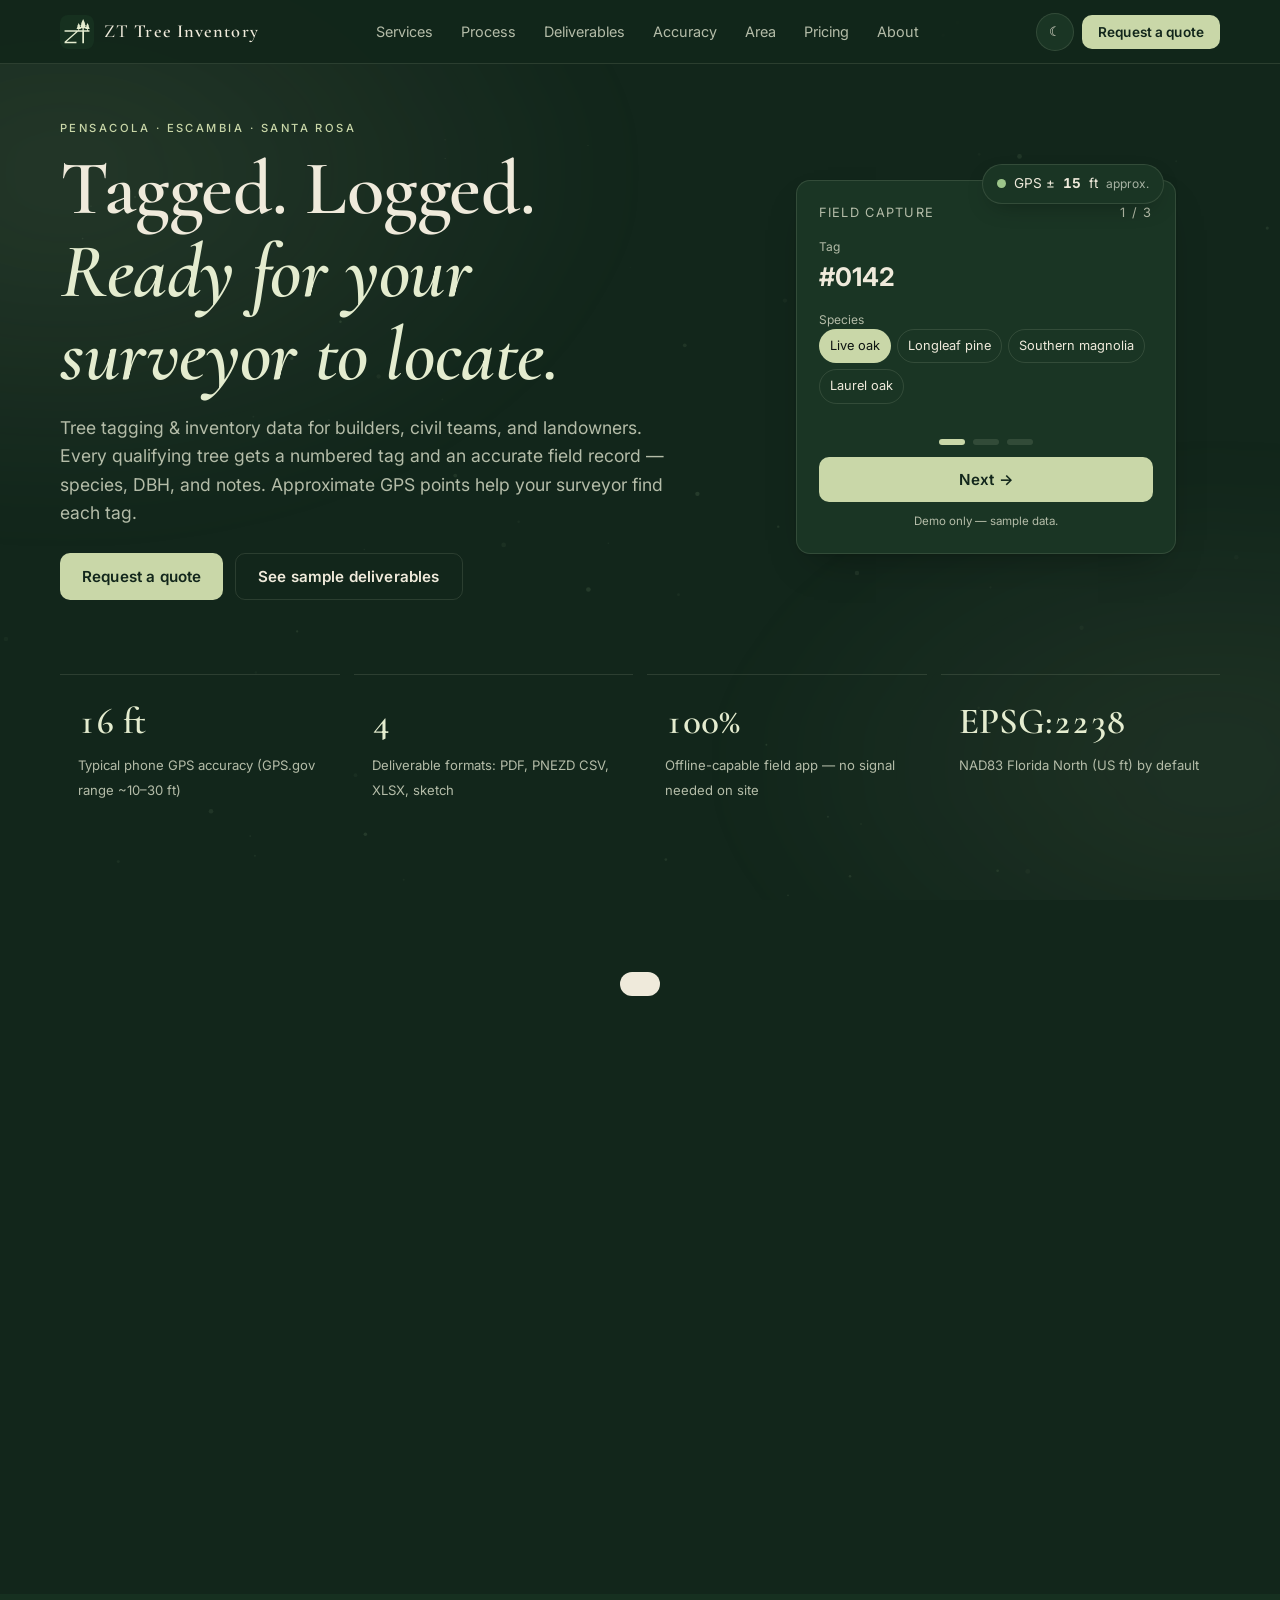
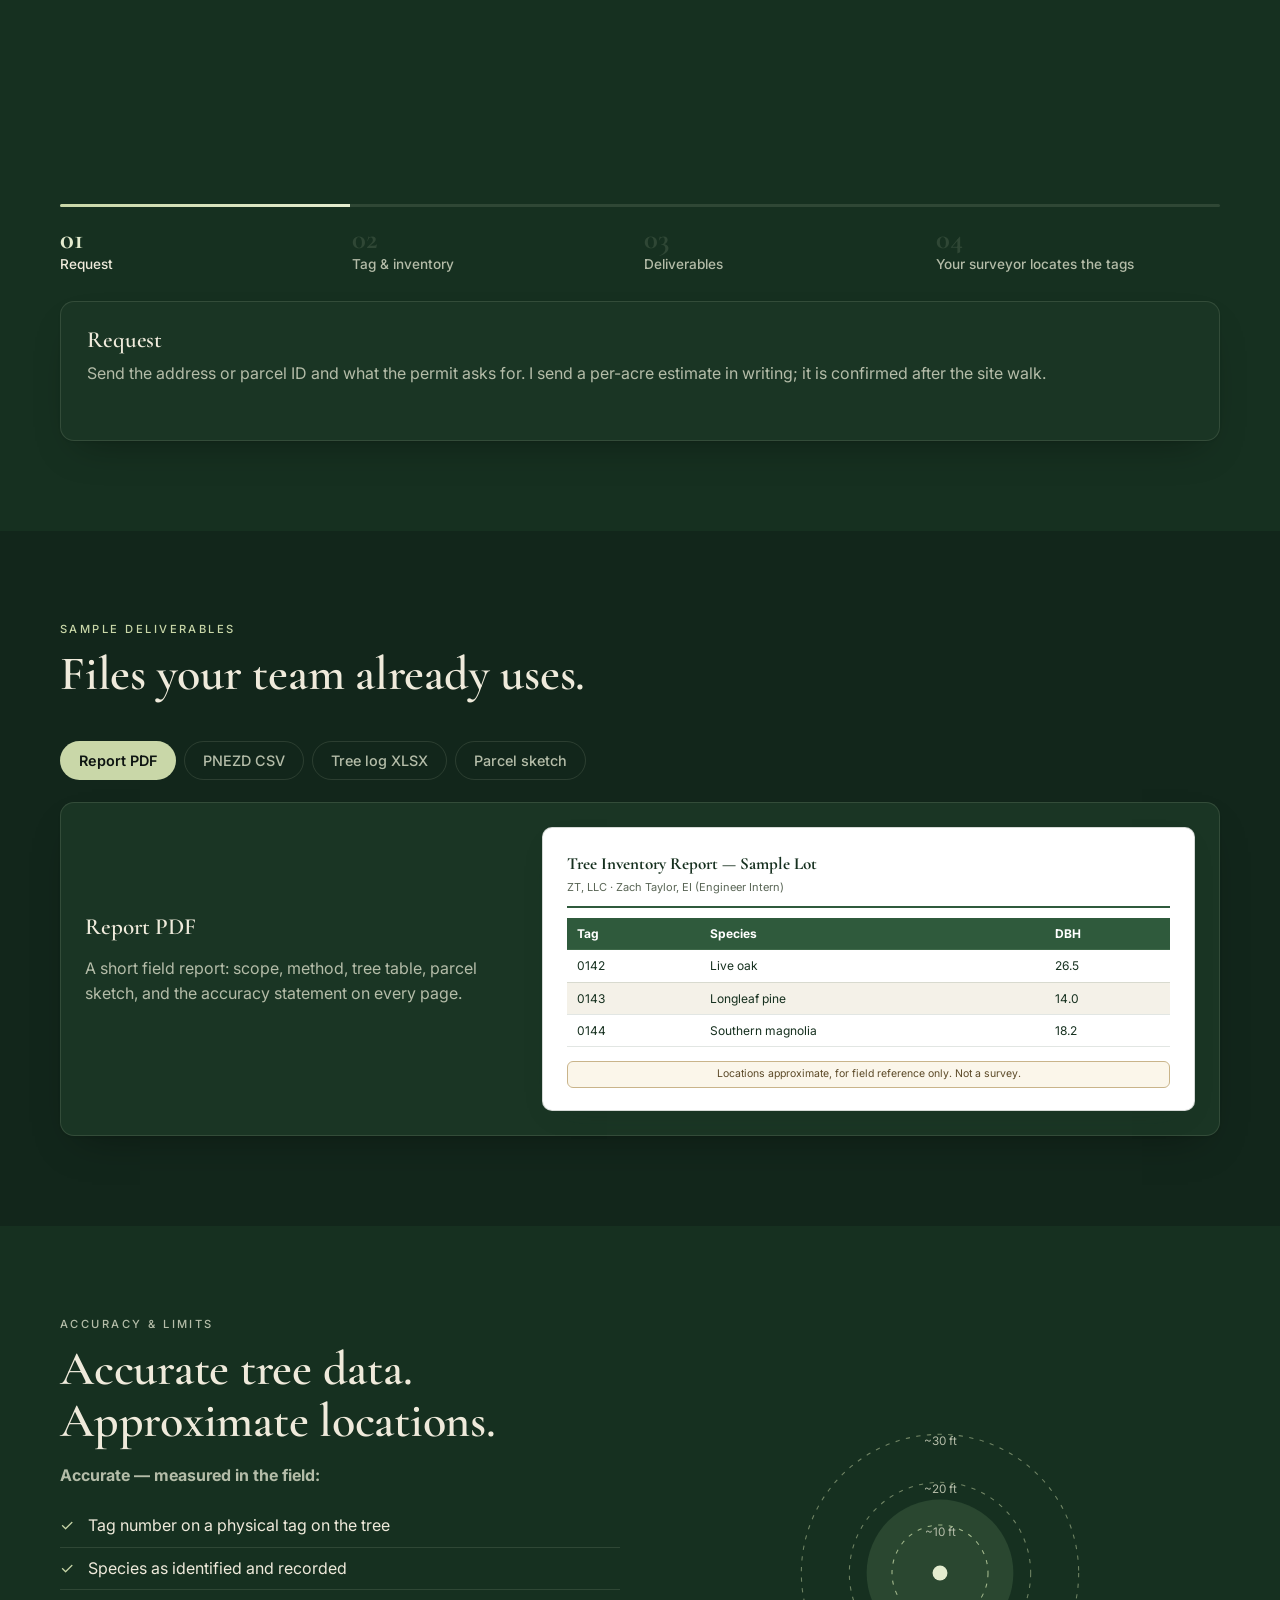
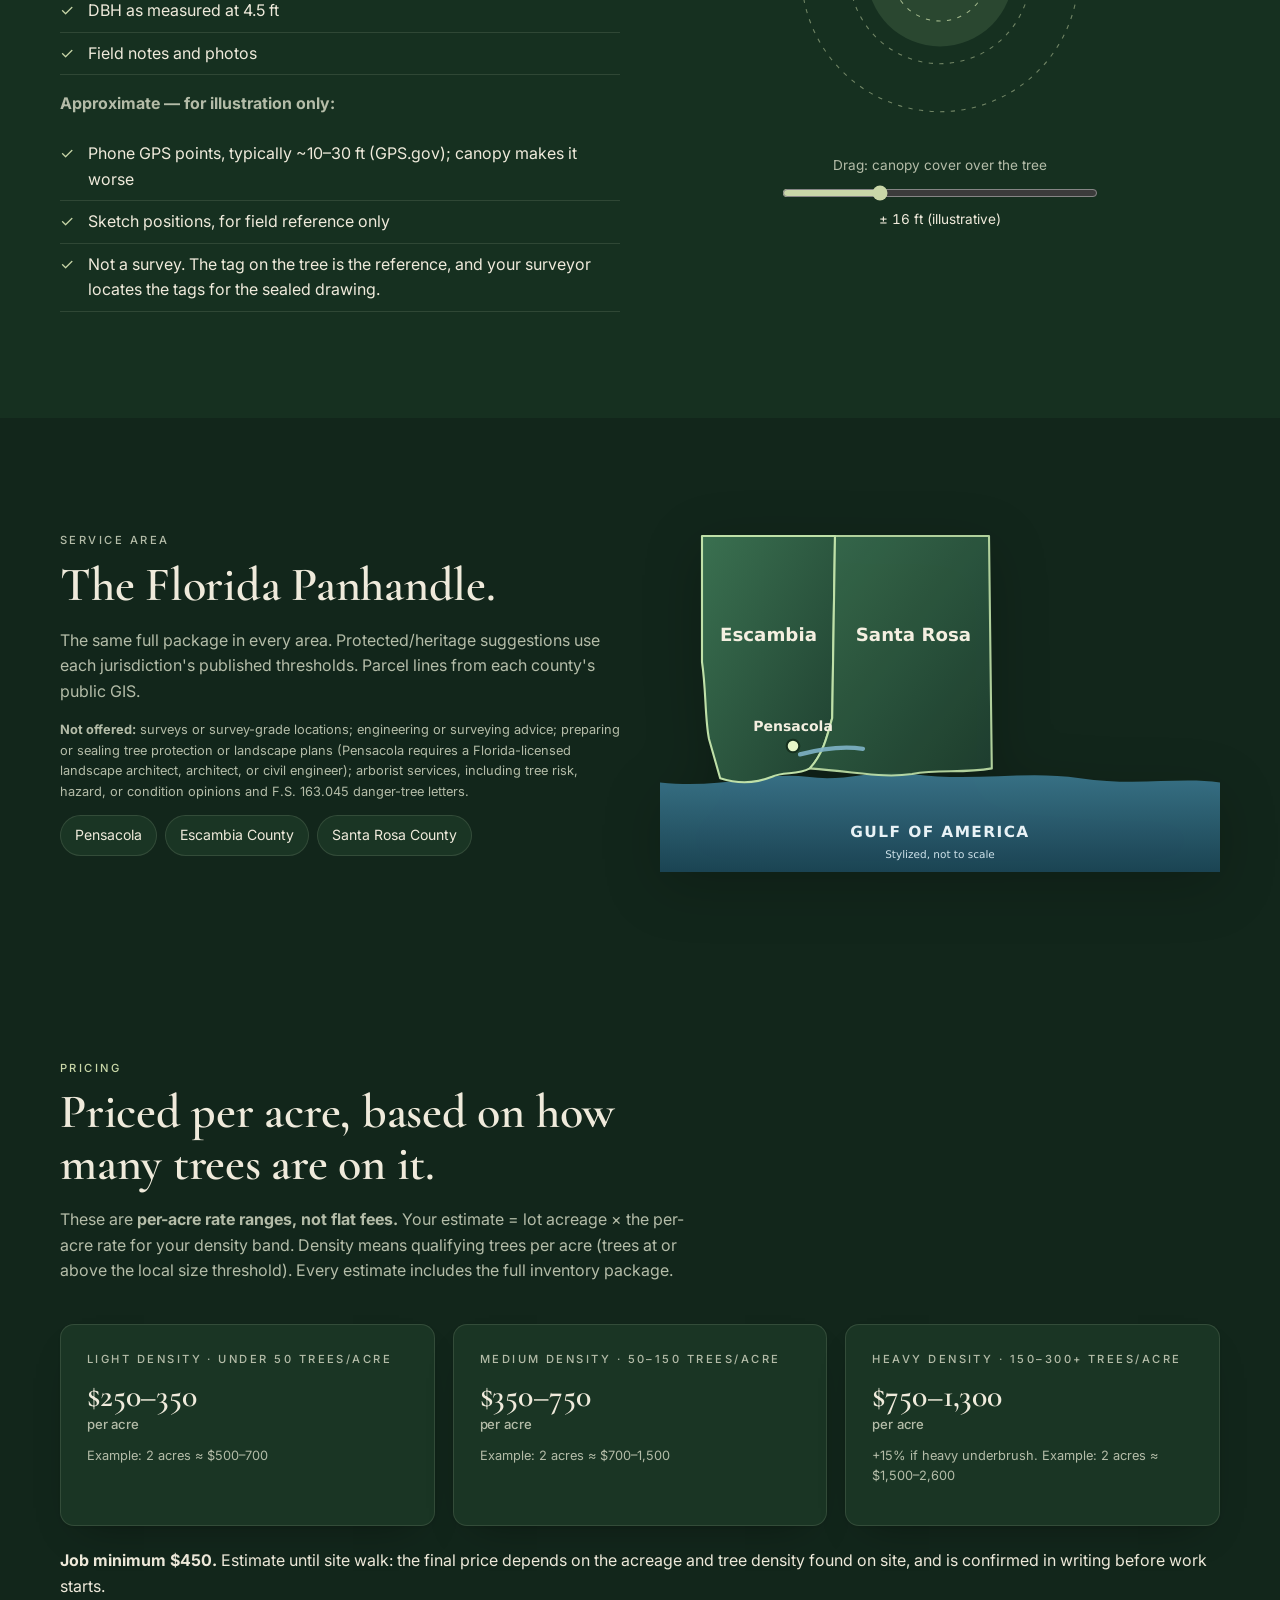
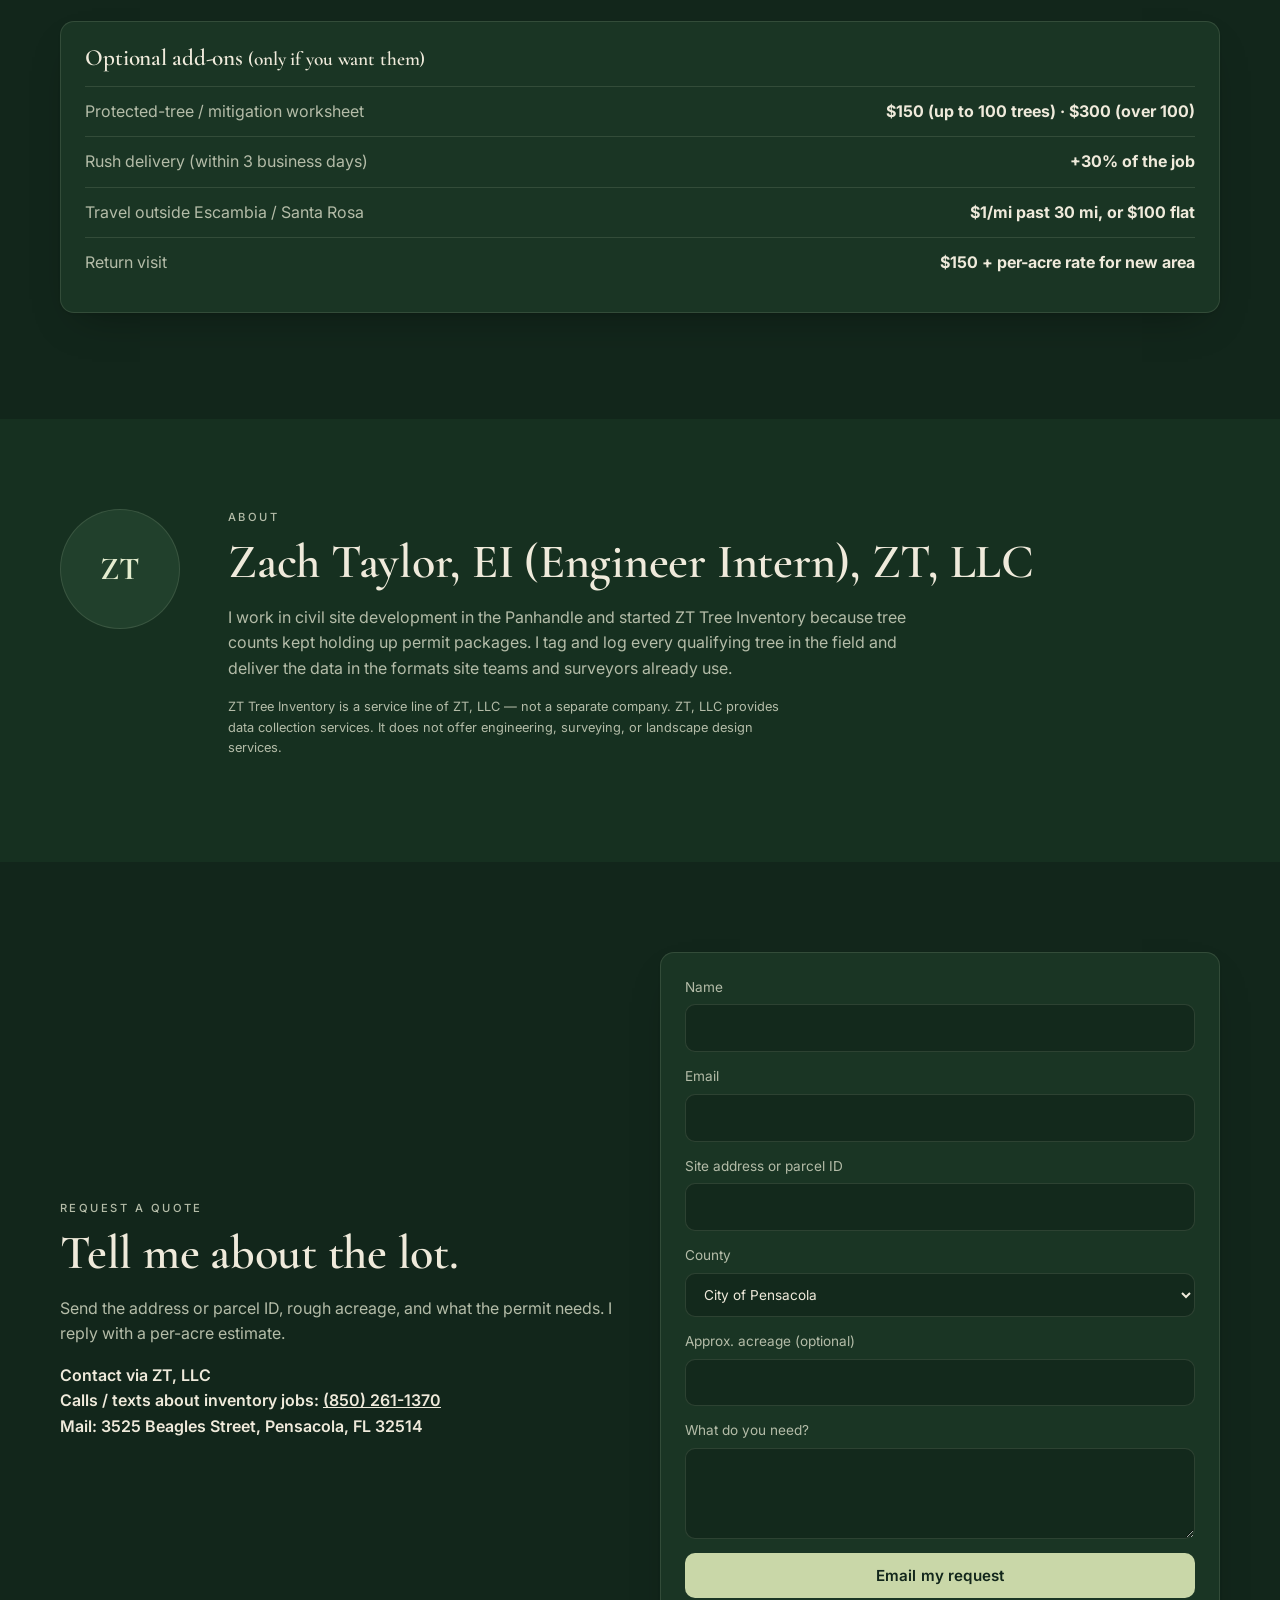
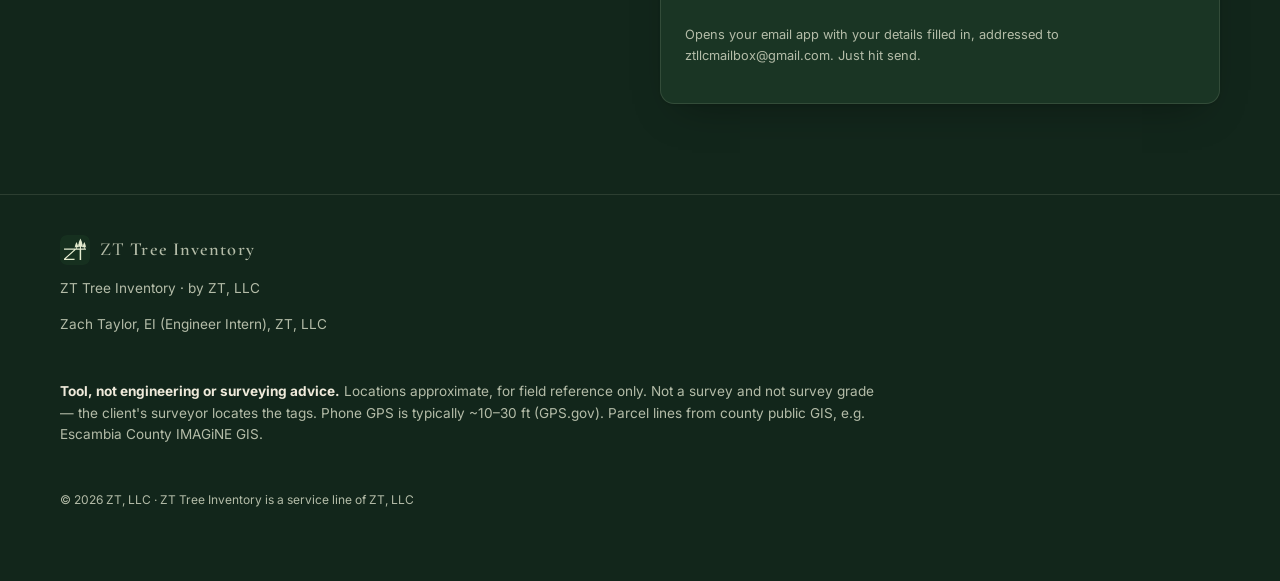
==== commit 36c19013: "Light mode contrast, green logo, sharper map, Gulf of America, remove contact email line" ====
--- a/index.html
+++ b/index.html
@@ -197,7 +197,7 @@
 <section id="contact" class="section">
   <div class="wrap contact">
     <div class="reveal"><p class="eyebrow">Request a quote</p><h2>Tell me about the lot.</h2><p>Send the address or parcel ID, rough acreage, and what the permit needs. I reply with a per-acre estimate.</p>
-      <p class="contact-line">Contact via ZT, LLC · <a href="mailto:ztllcmailbox@gmail.com?subject=Tree%20inventory%20quote%20request">ztllcmailbox@gmail.com</a><br>Calls / texts about inventory jobs: <a href="tel:+18502611370">(850) 261-1370</a><br>Mail: 3525 Beagles Street, Pensacola, FL 32514</p>
+      <p class="contact-line">Contact via ZT, LLC<br>Calls / texts about inventory jobs: <a href="tel:+18502611370">(850) 261-1370</a><br>Mail: 3525 Beagles Street, Pensacola, FL 32514</p>
       </div>
     <form class="form glass reveal" id="quoteForm" style="--d:.1s" novalidate>
       <label>Name<input name="name" required autocomplete="name"></label>
--- a/styles.css
+++ b/styles.css
@@ -134,3 +134,24 @@
 .price-cards h3{font-size:2rem}.price-cards h3 small{font-family:var(--font);font-size:.82rem}
 .price-min{margin:22px 0}.addons{padding:24px;margin-bottom:16px}.addons ul{list-style:none;margin:0;padding:0}
 .addons li{display:flex;flex-wrap:wrap;justify-content:space-between;gap:6px 16px;padding:12px 0;border-top:1px solid var(--line)}.addons li span{color:var(--mute)}
+
+/* light-fix */
+[data-theme=light] .brand img{content:url(assets/mark-green.svg);filter:none;background:transparent;border-radius:0}
+[data-theme=light] .brand,[data-theme=light] .brand b{color:#2f5a3c}
+[data-theme=light] .opts span{color:#16301f;border-color:rgba(22,48,31,.35);background:#fff}
+[data-theme=light] .opts span.sel{background:#2f5a3c;color:#fff;border-color:#2f5a3c}
+[data-theme=light] .cap-head,[data-theme=light] .cap-body .k,[data-theme=light] .cap-note{color:#3d4a3f}
+[data-theme=light] .cap-dots button{background:rgba(22,48,31,.25)}
+[data-theme=light] .cap-dots button[aria-selected=true]{background:#2f5a3c}
+[data-theme=light] .deliv-tabs button{color:#16301f;border-color:rgba(22,48,31,.35);background:#fff}
+[data-theme=light] .deliv-tabs button[aria-selected=true]{background:#2f5a3c;color:#fff;border-color:#2f5a3c}
+.deliv-tabs button[aria-selected=true]{font-weight:600}
+.paper{background:#fff;color:#16301f;border:1px solid rgba(22,48,31,.18);padding:22px 24px;box-shadow:0 10px 30px -18px rgba(22,48,31,.45)}
+.paper h4{font-family:var(--serif);font-size:17px;margin:0 0 2px;color:#16301f}
+.paper small{display:block;color:#5a6656;font-size:11px;padding-bottom:10px;margin-bottom:10px;border-bottom:2px solid #2f5a3c}
+.paper table{font-size:12px}
+.paper th{color:#fff!important;background:#2f5a3c;padding:6px 10px}
+.paper td{padding:6px 10px;border-bottom:1px solid rgba(22,48,31,.12)!important;color:#16301f}
+.paper tr:nth-child(odd) td{background:#f4f1e8}
+.paper .stamp{display:block;margin-top:14px;font-size:10.5px;color:#5c4a28;border:1px solid #c9b48a;background:#fbf6ea;border-radius:6px;text-align:center}
+.map img{filter:drop-shadow(0 14px 28px rgba(0,0,0,.22))}
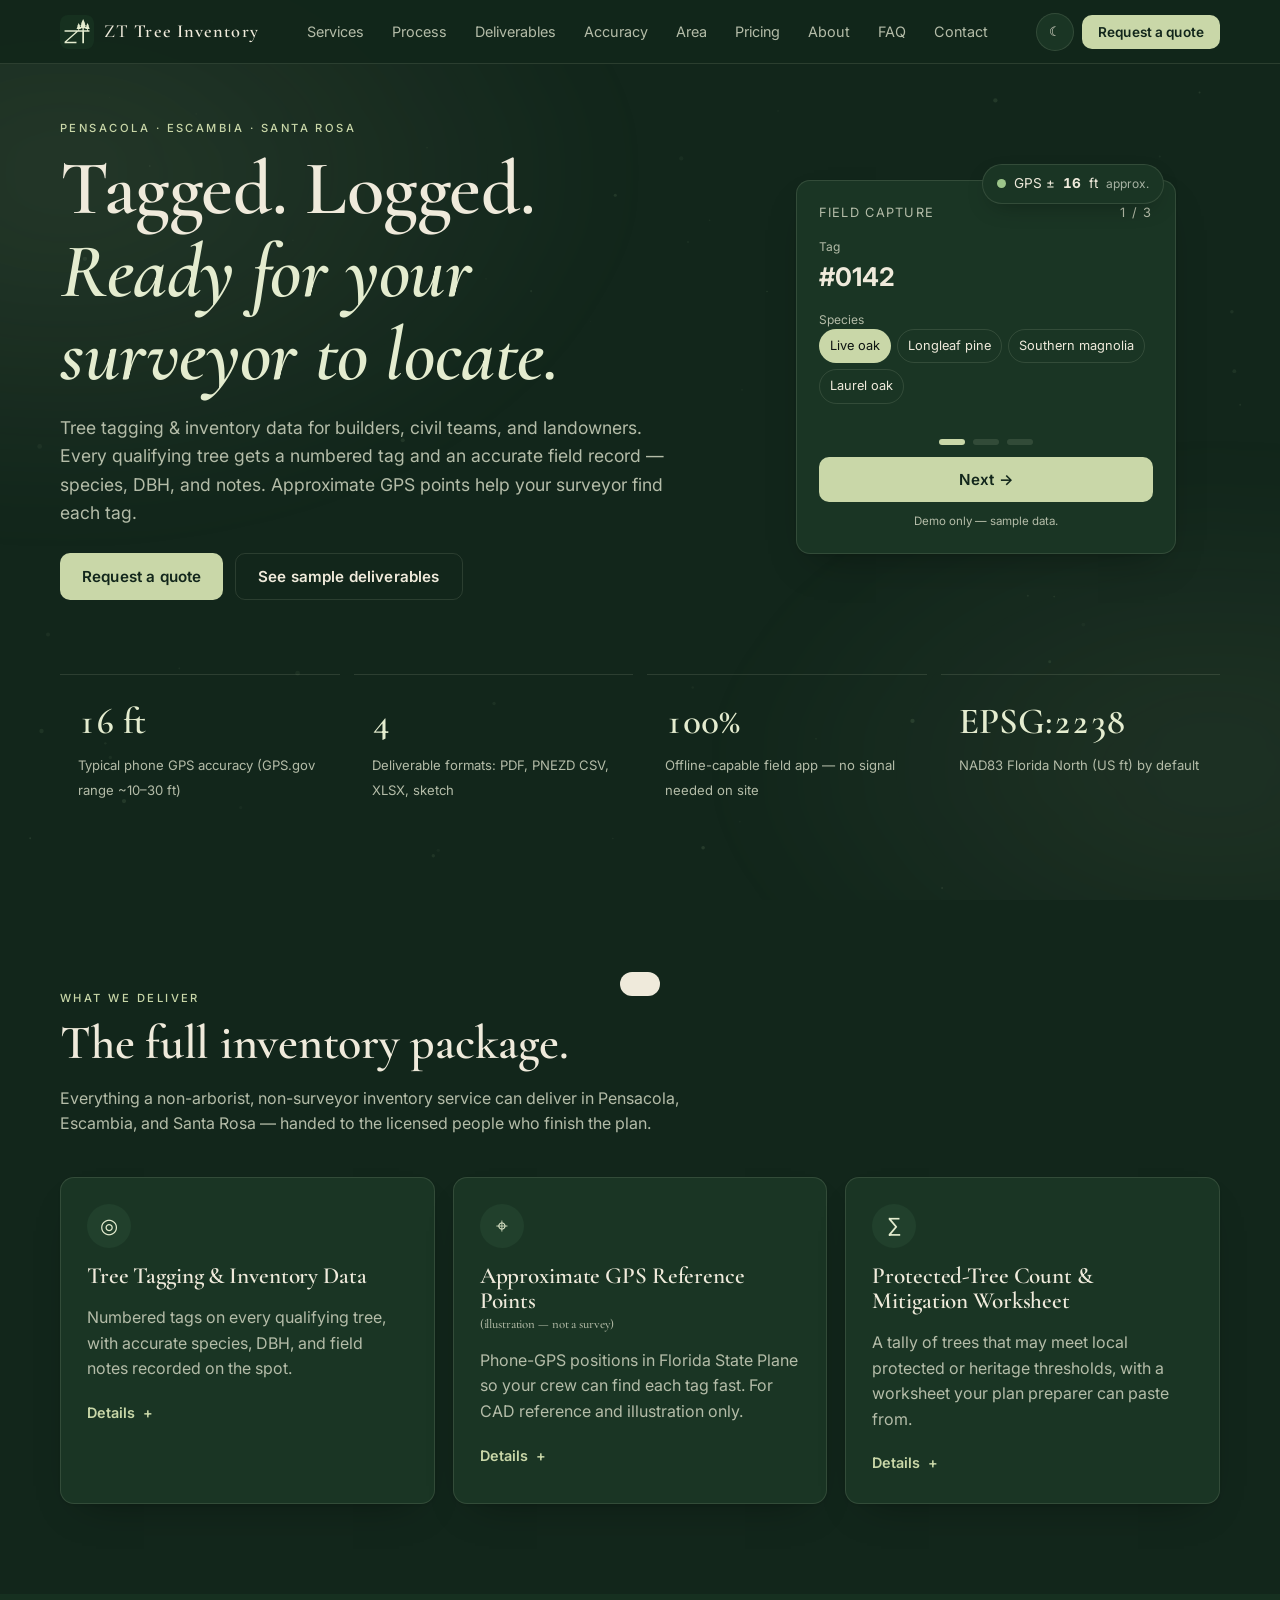
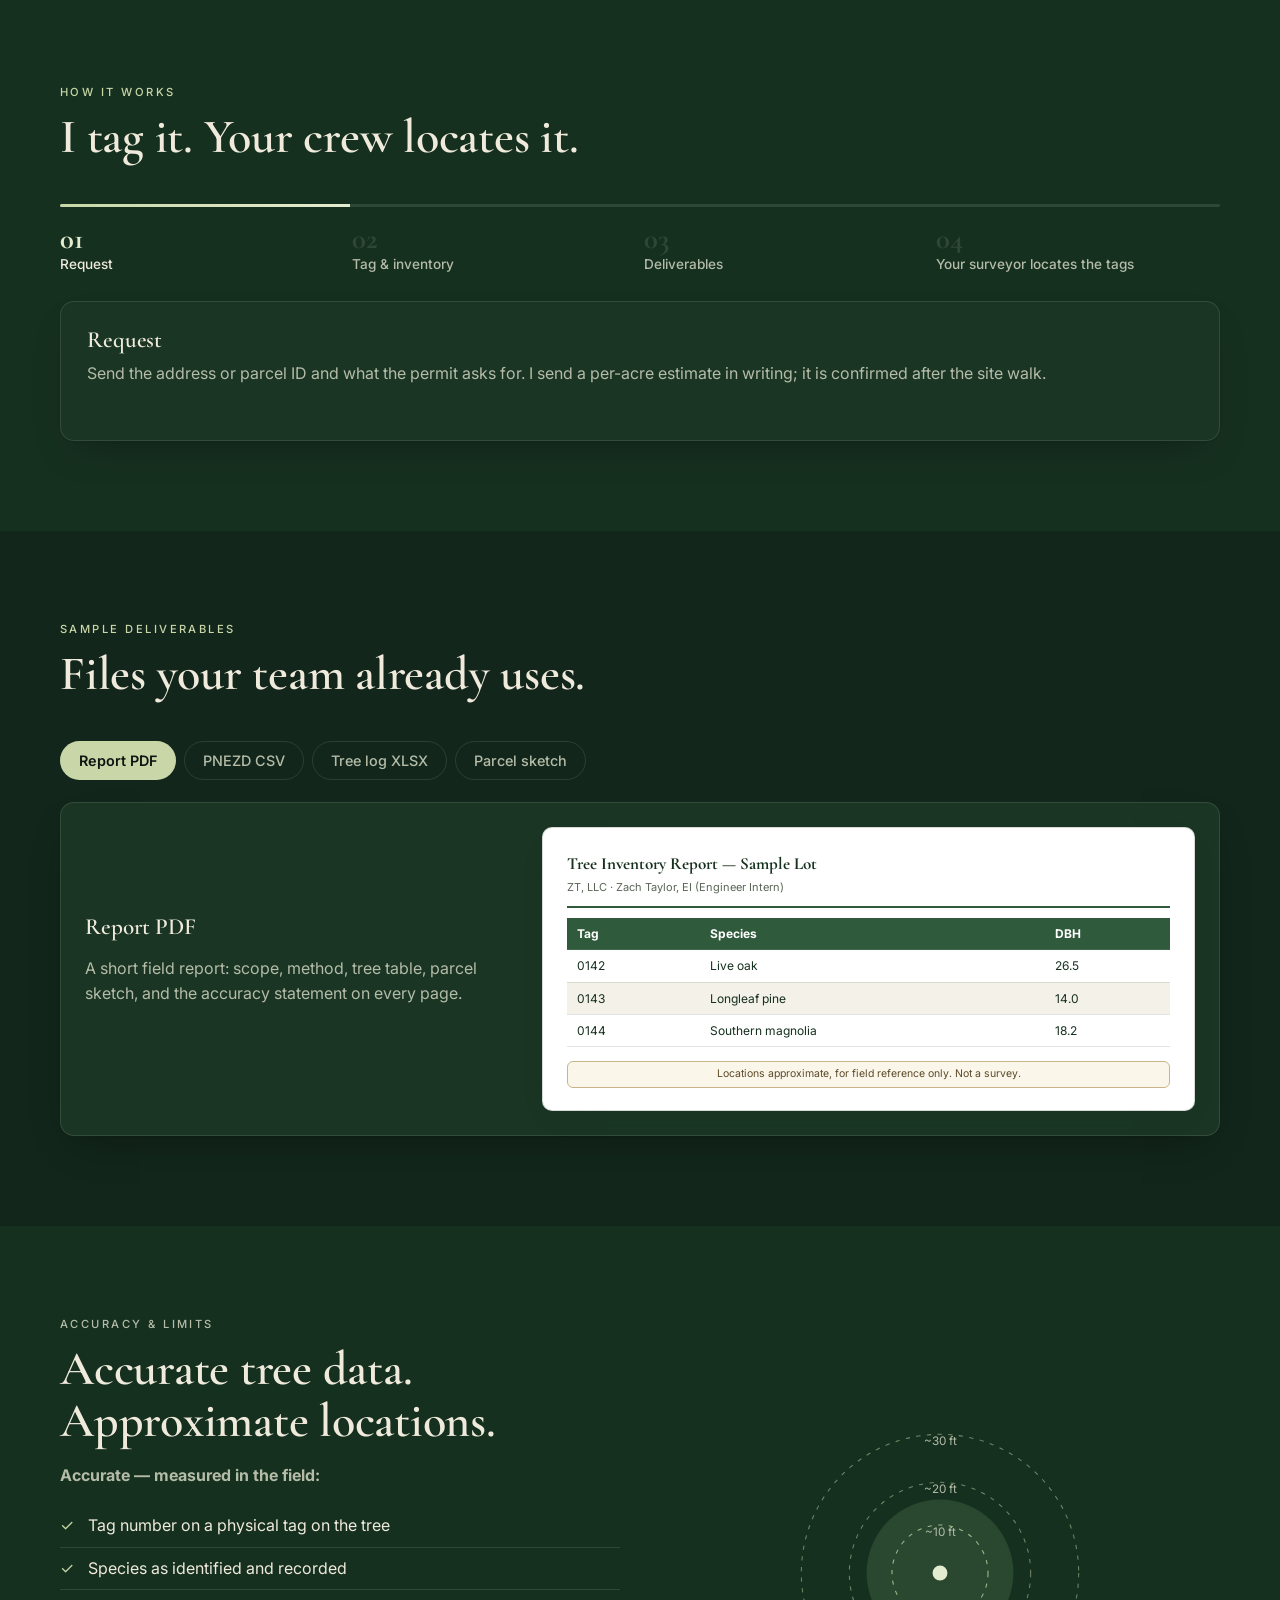
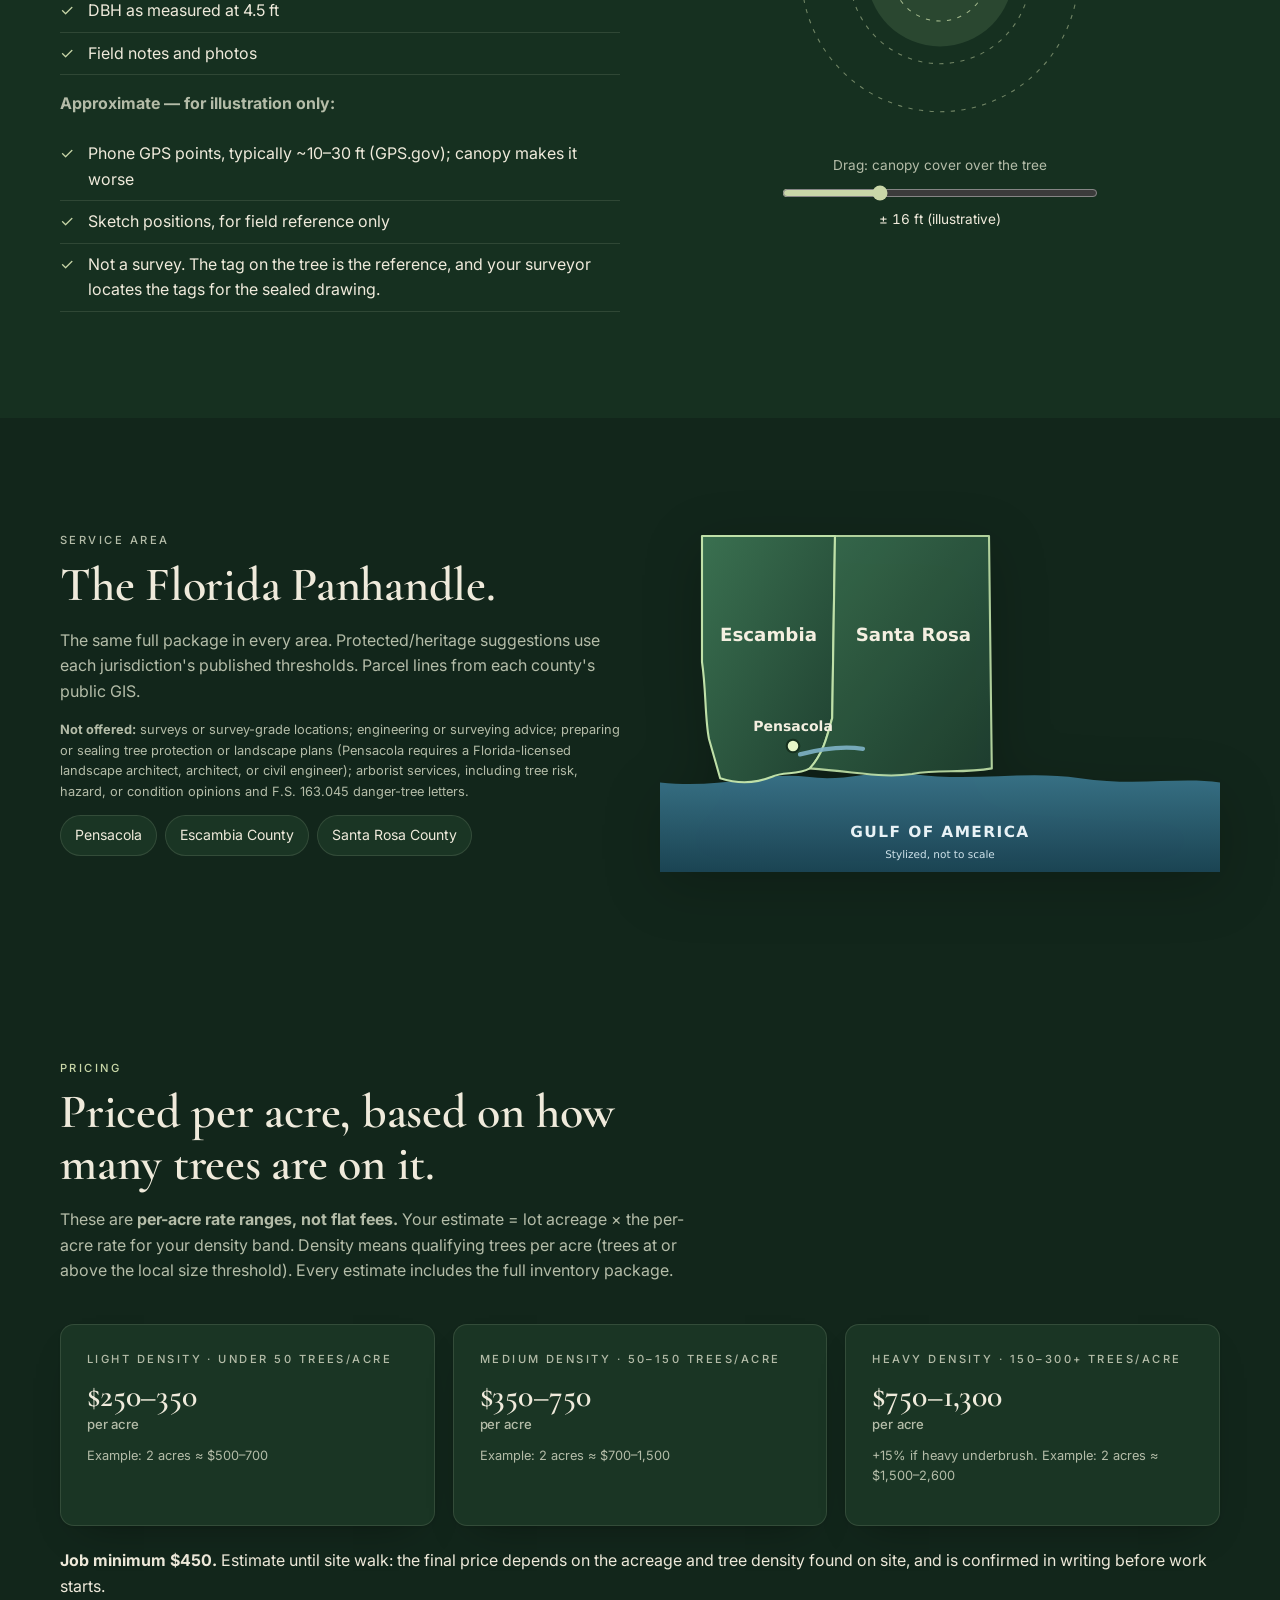
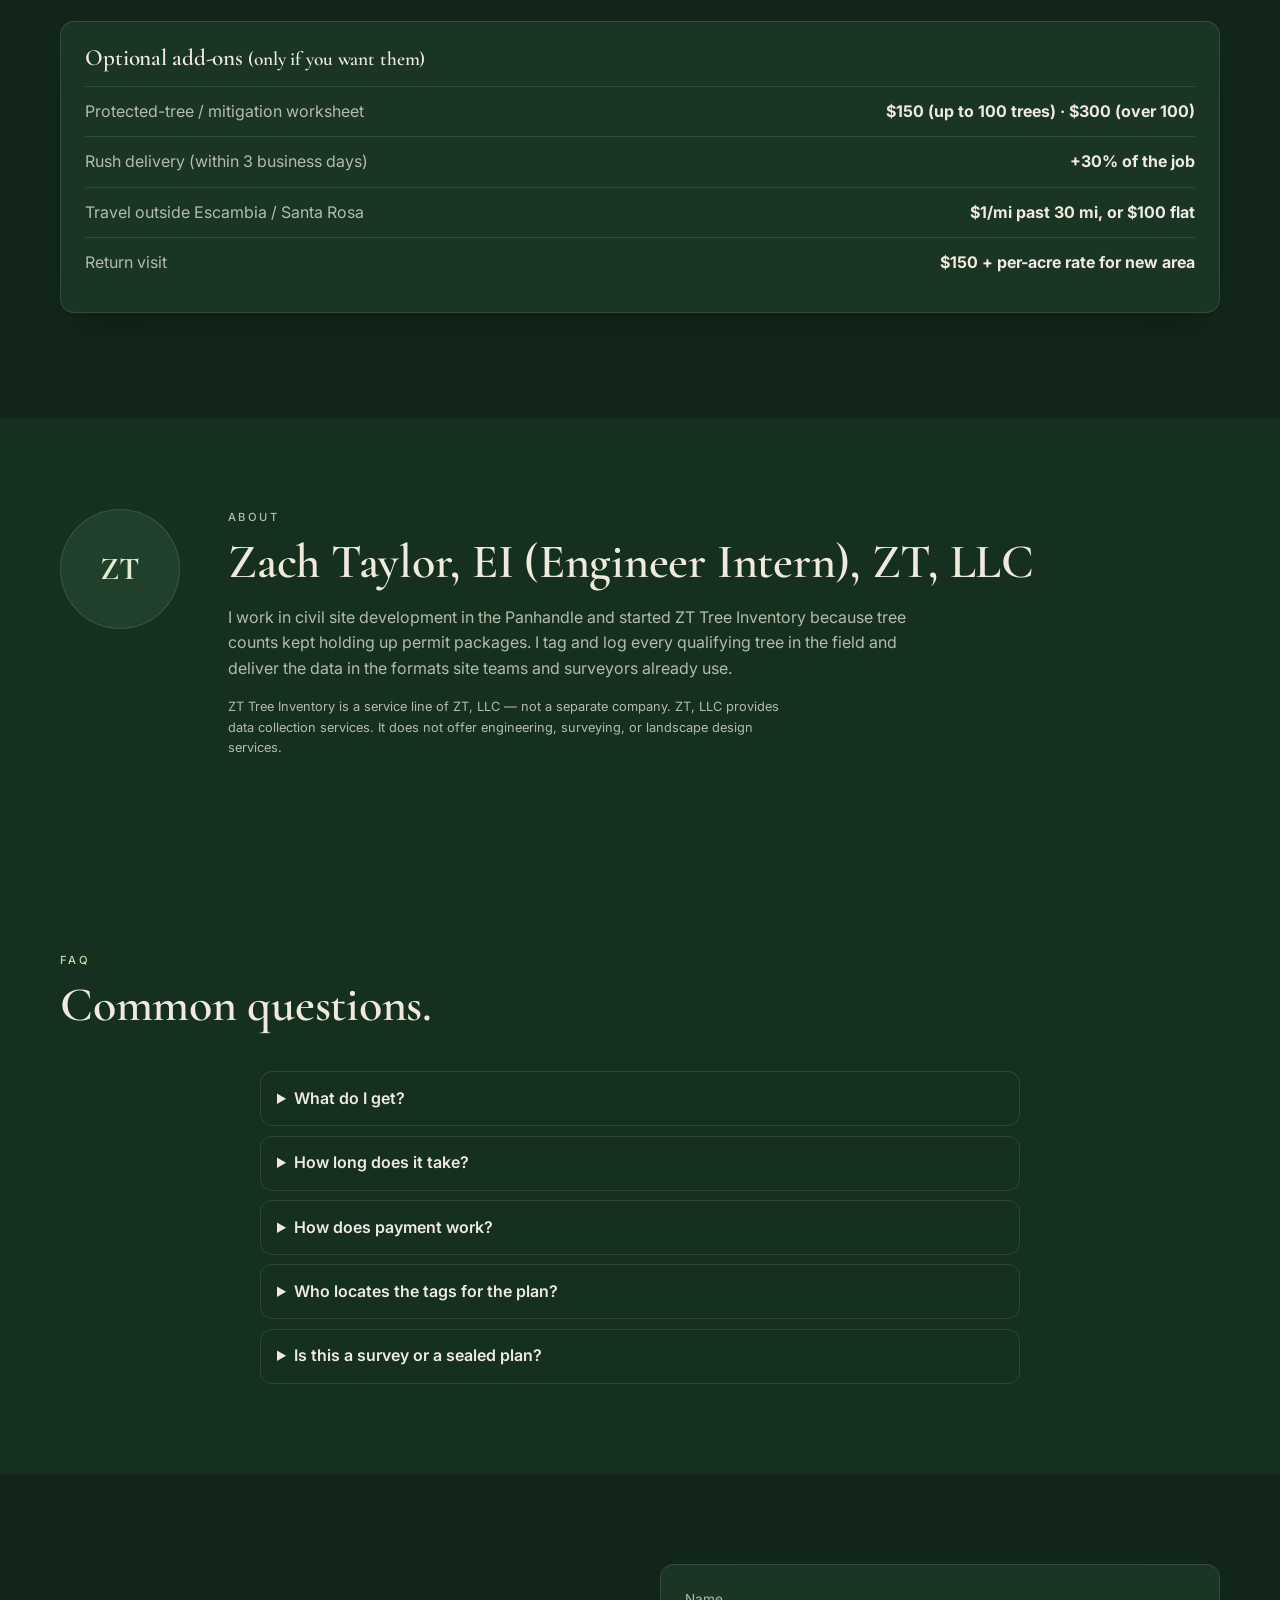
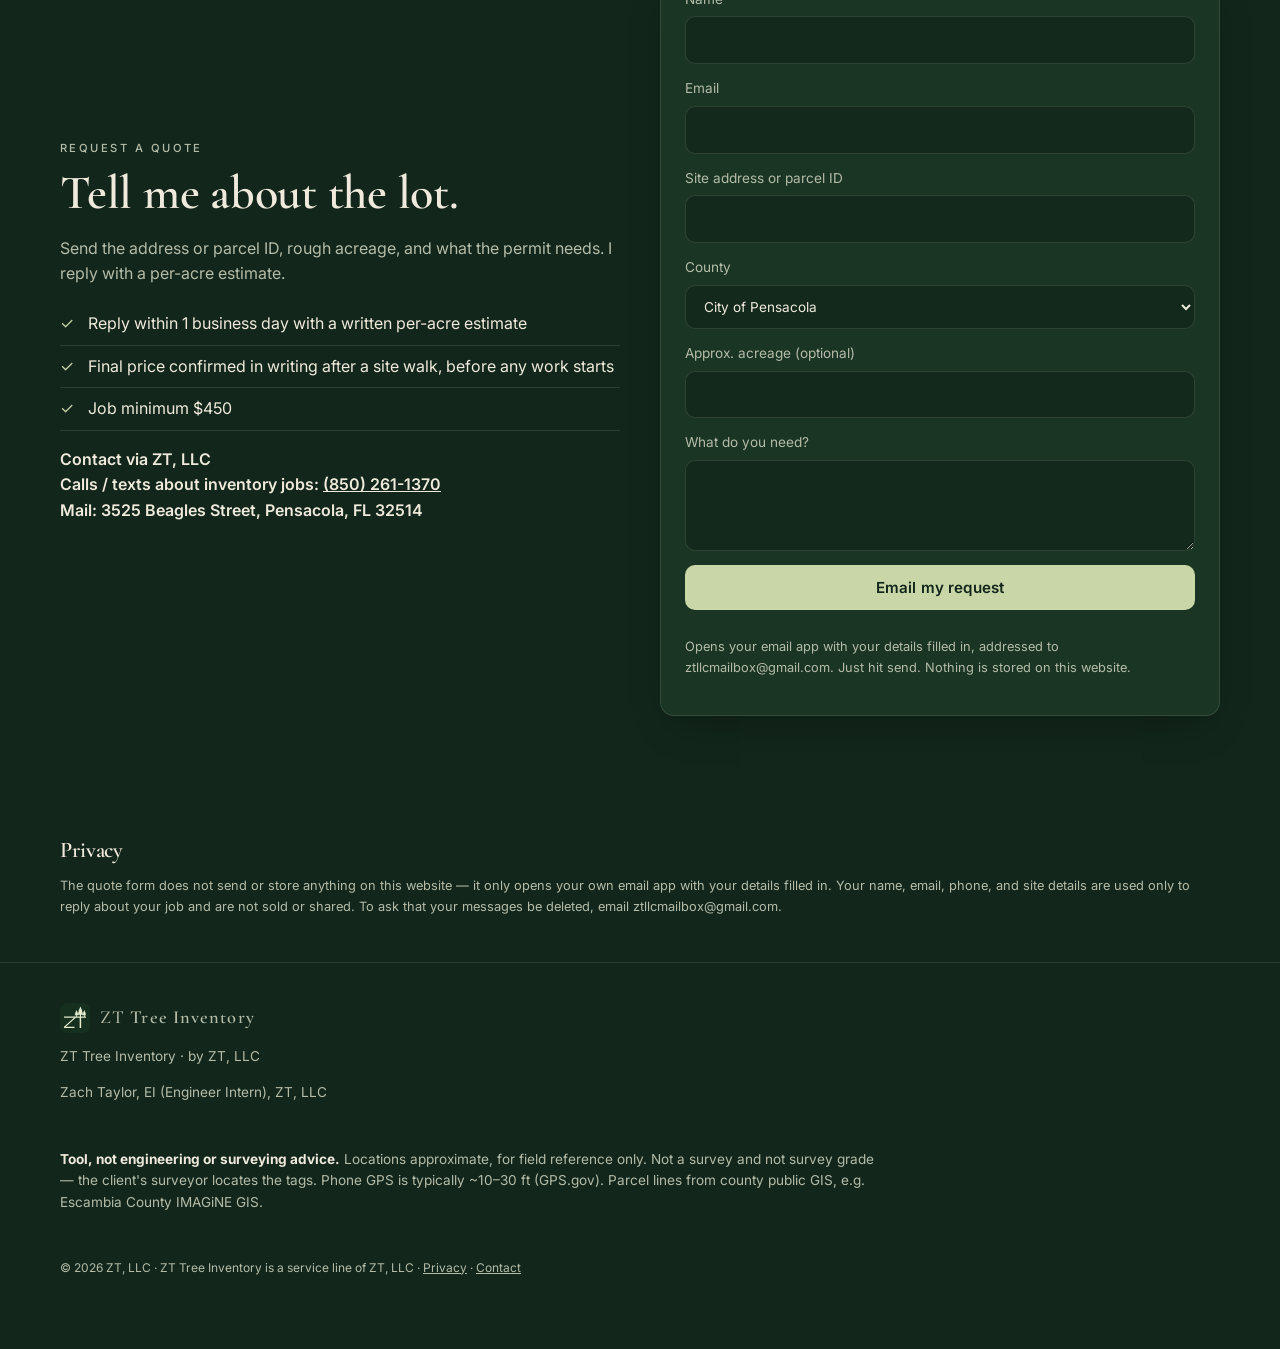
==== commit bb486697: "Client readiness: FAQ, Contact nav, after-quote steps, privacy, mailto copy fallback" ====
--- a/index.html
+++ b/index.html
@@ -24,7 +24,7 @@
 <header class="nav" id="top">
   <a class="brand" href="#hero" aria-label="ZT Tree Inventory home"><img src="assets/favicon.svg" alt="ZT Tree Inventory logo" width="34" height="34"><span>ZT <b>Tree Inventory</b></span></a>
   <nav aria-label="Primary"><ul class="nav-links">
-    <li><a href="#services">Services</a></li><li><a href="#process">Process</a></li><li><a href="#deliverables">Deliverables</a></li><li><a href="#accuracy">Accuracy</a></li><li><a href="#area">Area</a></li><li><a href="#pricing">Pricing</a></li><li><a href="#about">About</a></li>
+    <li><a href="#services">Services</a></li><li><a href="#process">Process</a></li><li><a href="#deliverables">Deliverables</a></li><li><a href="#accuracy">Accuracy</a></li><li><a href="#area">Area</a></li><li><a href="#pricing">Pricing</a></li><li><a href="#about">About</a></li><li><a href="#faq">FAQ</a></li><li><a href="#contact">Contact</a></li>
   </ul></nav>
   <div class="nav-actions">
     <button class="theme-toggle" id="themeToggle" aria-label="Toggle light or dark theme"><span class="sun">☀</span><span class="moon">☾</span></button>
@@ -194,9 +194,23 @@
   </div>
 </section>
 
+<section id="faq" class="section alt">
+  <div class="wrap">
+    <header class="sec-head reveal"><p class="eyebrow">FAQ</p><h2>Common questions.</h2></header>
+    <div class="faq reveal">
+      <details><summary>What do I get?</summary><p>Numbered tags on every qualifying tree, plus a report PDF, tree log (XLSX and CSV), PNEZD CSV of approximate GPS points for CAD, and a parcel sketch. A protected-tree / mitigation worksheet is an optional add-on.</p></details>
+      <details><summary>How long does it take?</summary><p>Deliverables typically arrive within 5–7 business days after fieldwork. Rush delivery (within 3 business days) is available for +30% of the job.</p></details>
+      <details><summary>How does payment work?</summary><p>You get a written estimate first, and the final price is confirmed in writing after the site walk before work starts. ZT, LLC invoices on delivery of the files.</p></details>
+      <details><summary>Who locates the tags for the plan?</summary><p>Your surveyor. GPS points from a phone are approximate (typically ~10–30 ft, GPS.gov) and for field reference only; the physical tag on the tree is the reference.</p></details>
+      <details><summary>Is this a survey or a sealed plan?</summary><p>No. This is tree tagging and inventory data — not a survey, not engineering or surveying advice, not arborist opinions, and not a sealed tree protection or landscape plan. Those come from the licensed professionals on your team.</p></details>
+    </div>
+  </div>
+</section>
+
 <section id="contact" class="section">
   <div class="wrap contact">
     <div class="reveal"><p class="eyebrow">Request a quote</p><h2>Tell me about the lot.</h2><p>Send the address or parcel ID, rough acreage, and what the permit needs. I reply with a per-acre estimate.</p>
+      <ul class="checks after-quote"><li>Reply within 1 business day with a written per-acre estimate</li><li>Final price confirmed in writing after a site walk, before any work starts</li><li>Job minimum $450</li></ul>
       <p class="contact-line">Contact via ZT, LLC<br>Calls / texts about inventory jobs: <a href="tel:+18502611370">(850) 261-1370</a><br>Mail: 3525 Beagles Street, Pensacola, FL 32514</p>
       </div>
     <form class="form glass reveal" id="quoteForm" style="--d:.1s" novalidate>
@@ -207,9 +221,14 @@
       <label>Approx. acreage (optional)<input name="acres" inputmode="decimal"></label>
       <label>What do you need?<textarea name="msg" rows="3"></textarea></label>
       <button class="btn btn-block magnetic" type="submit">Email my request</button>
-      <p class="fine">Opens your email app with your details filled in, addressed to ztllcmailbox@gmail.com. Just hit send.</p>
+      <p class="fine">Opens your email app with your details filled in, addressed to ztllcmailbox@gmail.com. Just hit send. Nothing is stored on this website.</p>
+      <p class="fine mail-fallback" id="mailFallback" hidden>Email app didn't open? <button type="button" class="linkbtn" id="copyReq">Copy my request</button> and paste it into an email to <b>ztllcmailbox@gmail.com</b>.</p>
     </form>
   </div>
+</section>
+<section id="privacy" class="section privacy">
+  <div class="wrap"><h2>Privacy</h2>
+    <p class="fine">The quote form does not send or store anything on this website — it only opens your own email app with your details filled in. Your name, email, phone, and site details are used only to reply about your job and are not sold or shared. To ask that your messages be deleted, email ztllcmailbox@gmail.com.</p></div>
 </section>
 </main>
 
@@ -217,7 +236,7 @@
   <div class="wrap foot">
     <div><a class="brand" href="#hero"><img src="assets/favicon.svg" alt="ZT Tree Inventory logo" width="30" height="30"><span>ZT <b>Tree Inventory</b></span></a><p>ZT Tree Inventory · by ZT, LLC</p><p>Zach Taylor, EI (Engineer Intern), ZT, LLC</p></div>
     <p class="disc"><b>Tool, not engineering or surveying advice.</b> Locations approximate, for field reference only. Not a survey and not survey grade — the client's surveyor locates the tags. Phone GPS is typically ~10–30 ft (GPS.gov). Parcel lines from county public GIS, e.g. Escambia County IMAGiNE GIS.</p>
-    <p class="copy">© 2026 ZT, LLC · ZT Tree Inventory is a service line of ZT, LLC</p>
+    <p class="copy">© 2026 ZT, LLC · ZT Tree Inventory is a service line of ZT, LLC · <a href="#privacy">Privacy</a> · <a href="#contact">Contact</a></p>
   </div>
 </footer>
 <div class="toast" id="toast" role="status" aria-live="polite"></div>
--- a/styles.css
+++ b/styles.css
@@ -27,7 +27,7 @@
 .menu-btn{display:grid;place-content:center;gap:5px}.menu-btn span{display:block;width:16px;height:2px;background:var(--text);transition:.3s}
 .nav.open .nav-links{display:flex;flex-direction:column;position:absolute;top:100%;left:0;right:0;padding:12px 20px 20px;background:var(--bg);border-bottom:1px solid var(--line)}
 .nav.open .menu-btn span:first-child{transform:translateY(3.5px) rotate(45deg)}.nav.open .menu-btn span:last-child{transform:translateY(-3.5px) rotate(-45deg)}
-@media(min-width:900px){.nav-links{display:flex}.menu-btn{display:none}.nav-actions .btn-sm{display:inline-flex}}
+@media(min-width:1100px){.nav-links{display:flex}.menu-btn{display:none}}@media(min-width:900px){.nav-actions .btn-sm{display:inline-flex}}
 /* hero */
 .hero{position:relative;padding:120px 0 60px;overflow:hidden;min-height:100svh}
 #canopy{position:absolute;inset:0;width:100%;height:100%;opacity:.7}
@@ -155,3 +155,14 @@
 .paper tr:nth-child(odd) td{background:#f4f1e8}
 .paper .stamp{display:block;margin-top:14px;font-size:10.5px;color:#5c4a28;border:1px solid #c9b48a;background:#fbf6ea;border-radius:6px;text-align:center}
 .map img{filter:drop-shadow(0 14px 28px rgba(0,0,0,.22))}
+[data-theme=light] .btn-ghost{color:#16301f;background:#fff;border-color:rgba(22,48,31,.4)}
+
+.after-quote{margin:.6rem 0 0}
+.faq{max-width:760px;margin:0 auto;display:grid;gap:.6rem}
+.faq details{border:1px solid rgba(127,127,127,.25);border-radius:12px;padding:.85rem 1rem}
+.faq summary{cursor:pointer;font-weight:600}
+.faq details p{margin:.6rem 0 0}
+.privacy{padding-top:2rem;padding-bottom:2rem}
+.privacy h2{font-size:1.4rem}
+.linkbtn{background:none;border:0;padding:0;color:inherit;text-decoration:underline;font:inherit;cursor:pointer}
+.copy a{color:inherit}
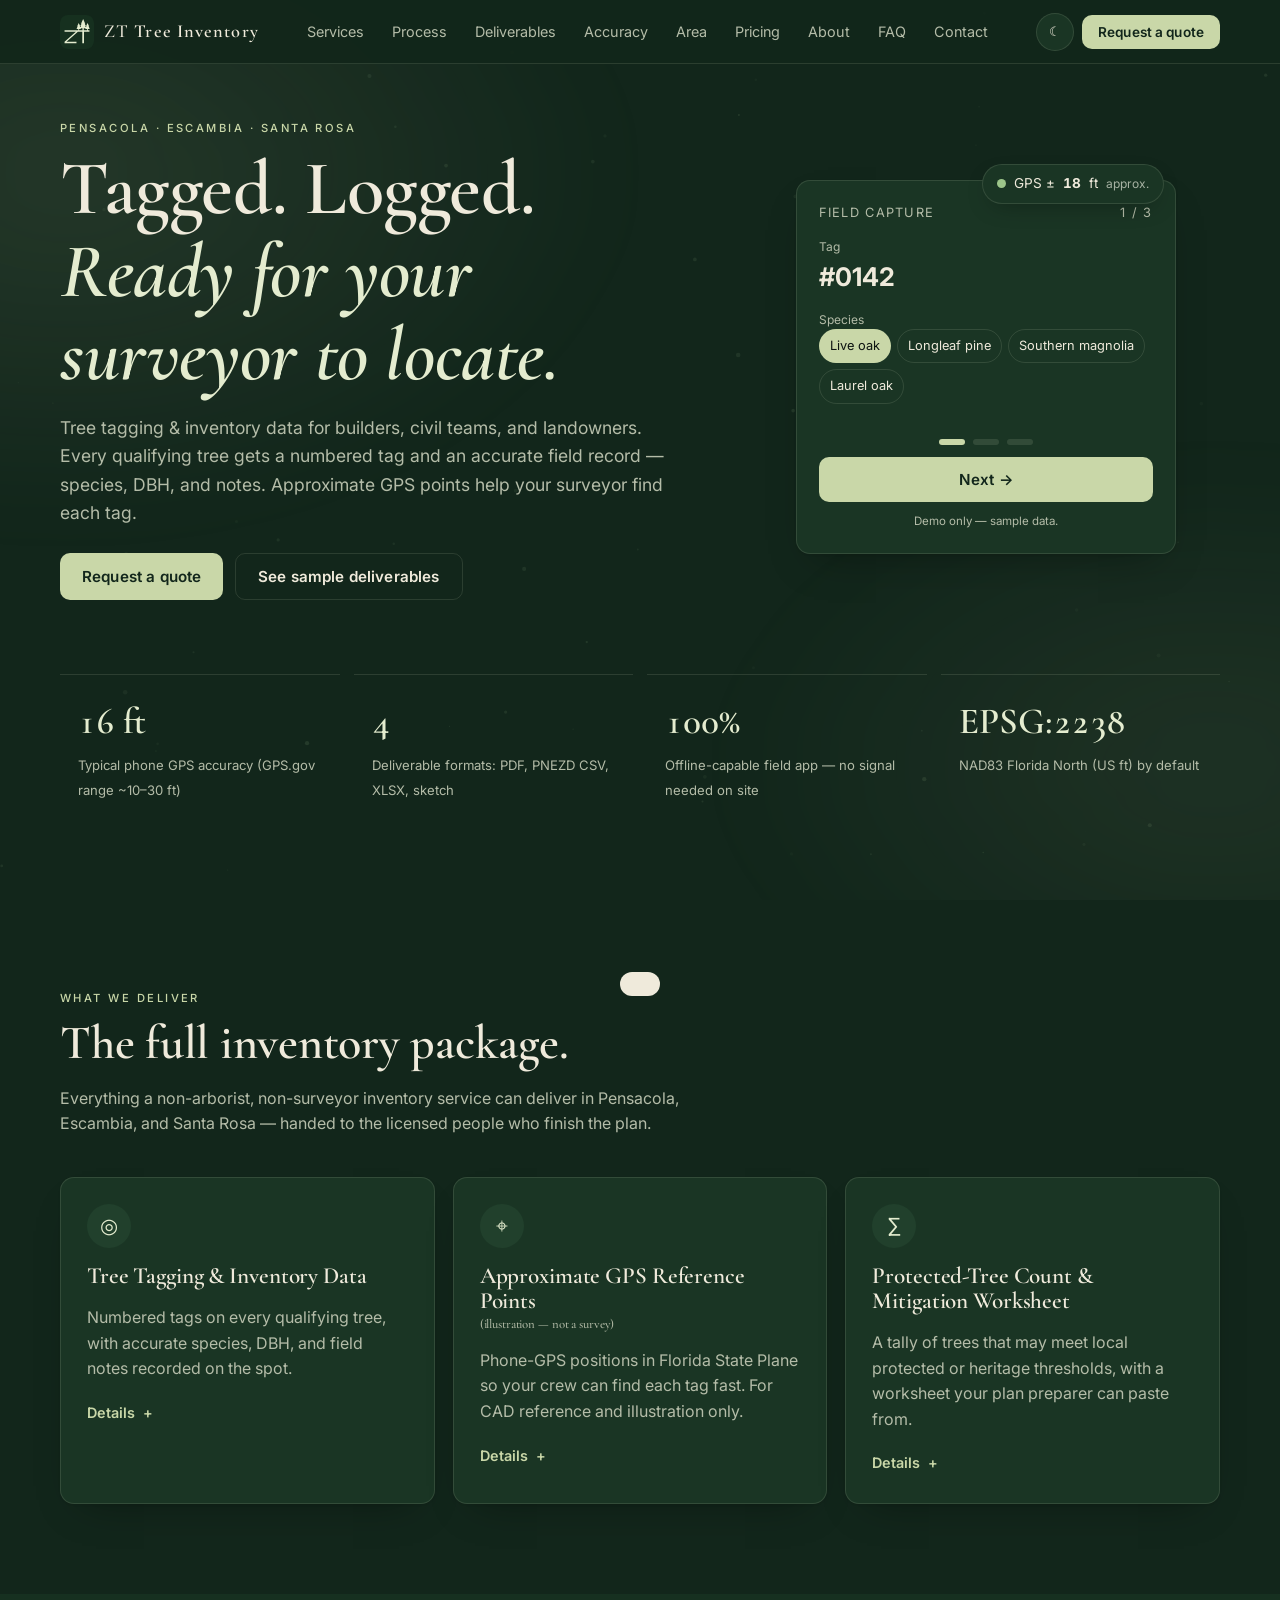
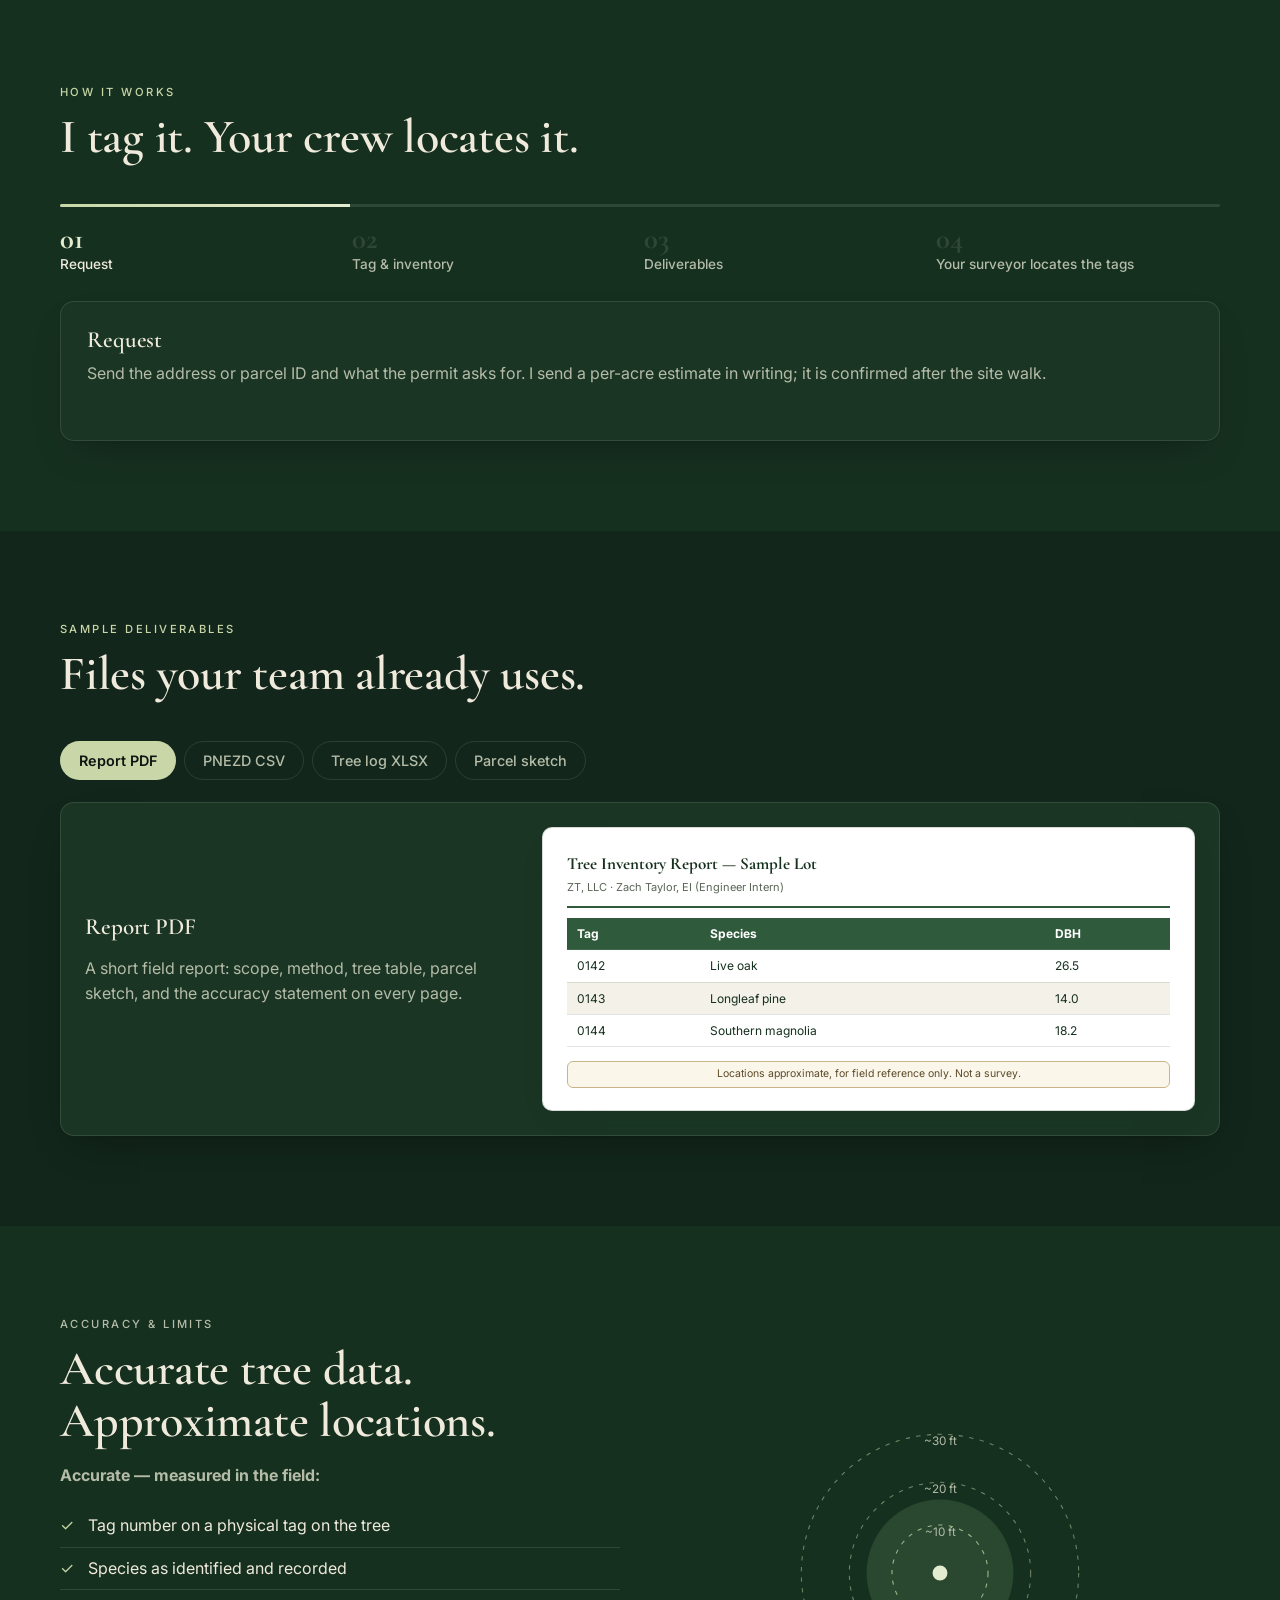
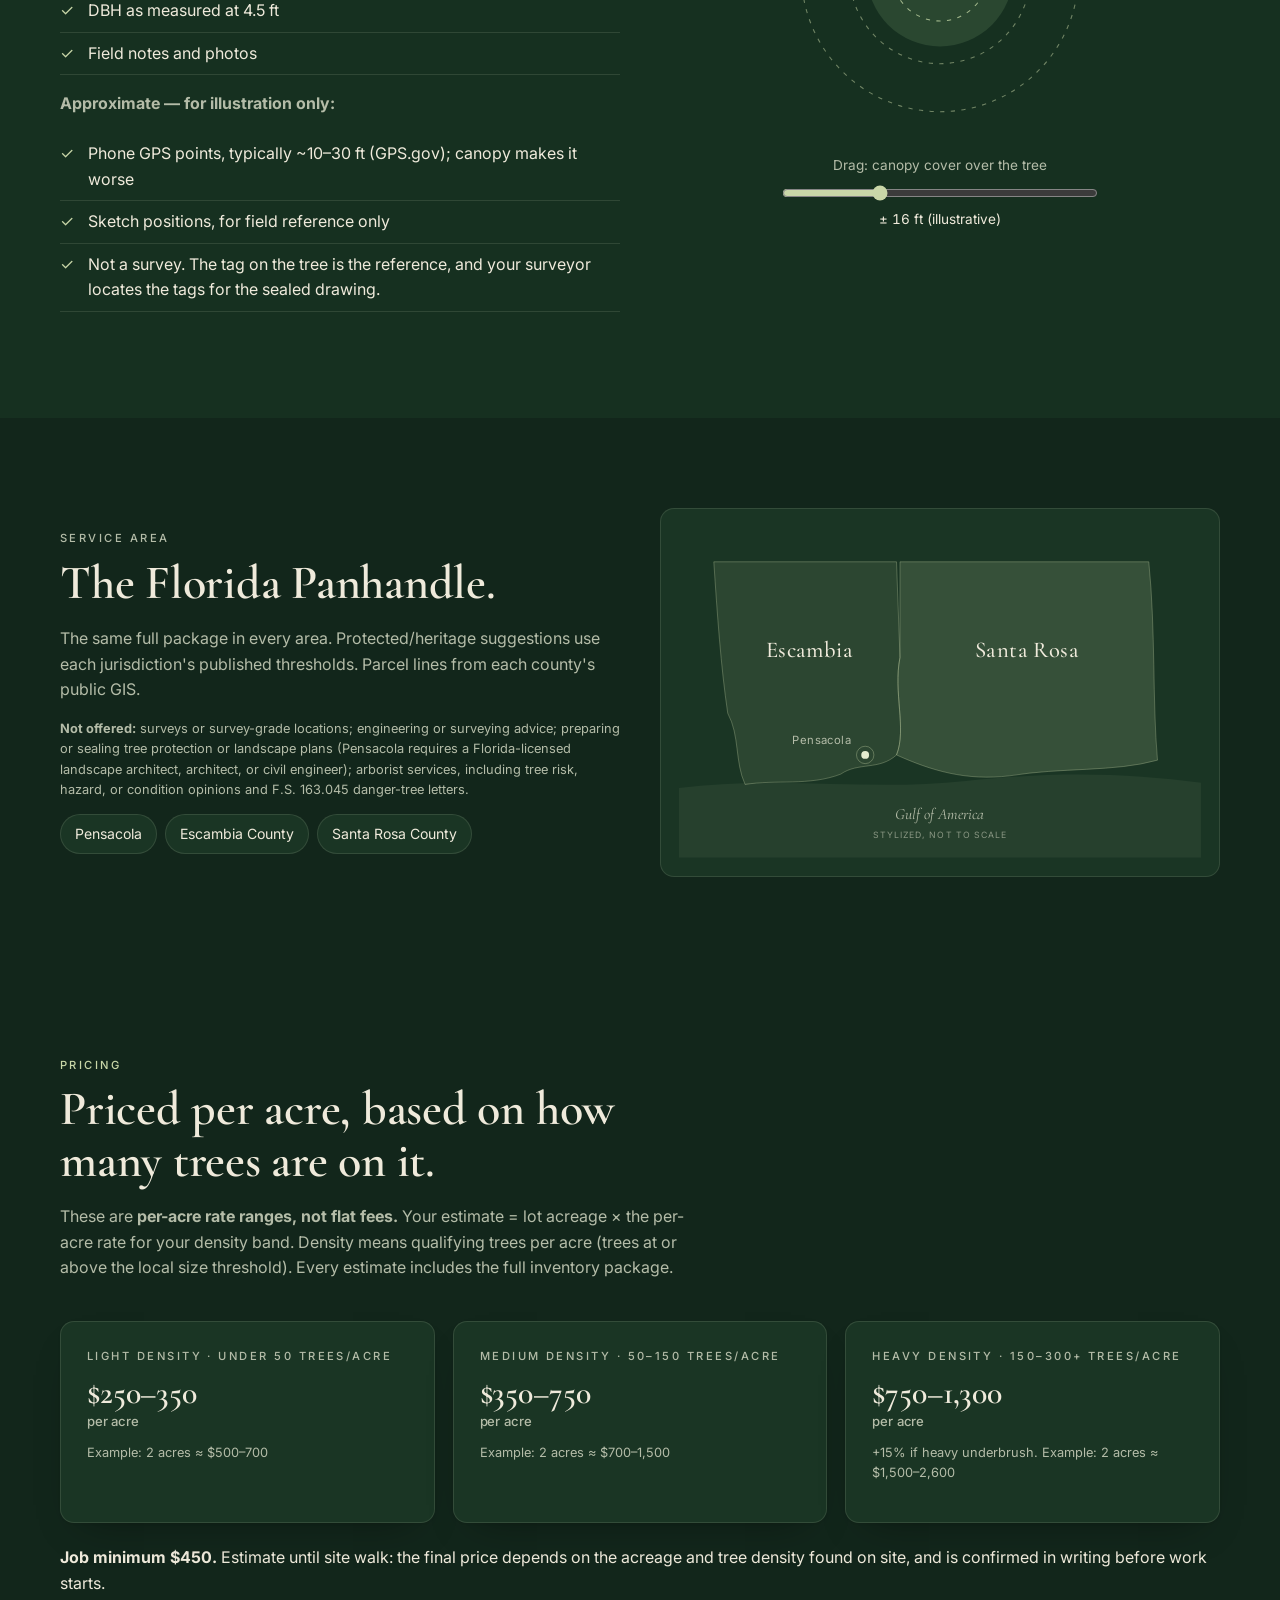
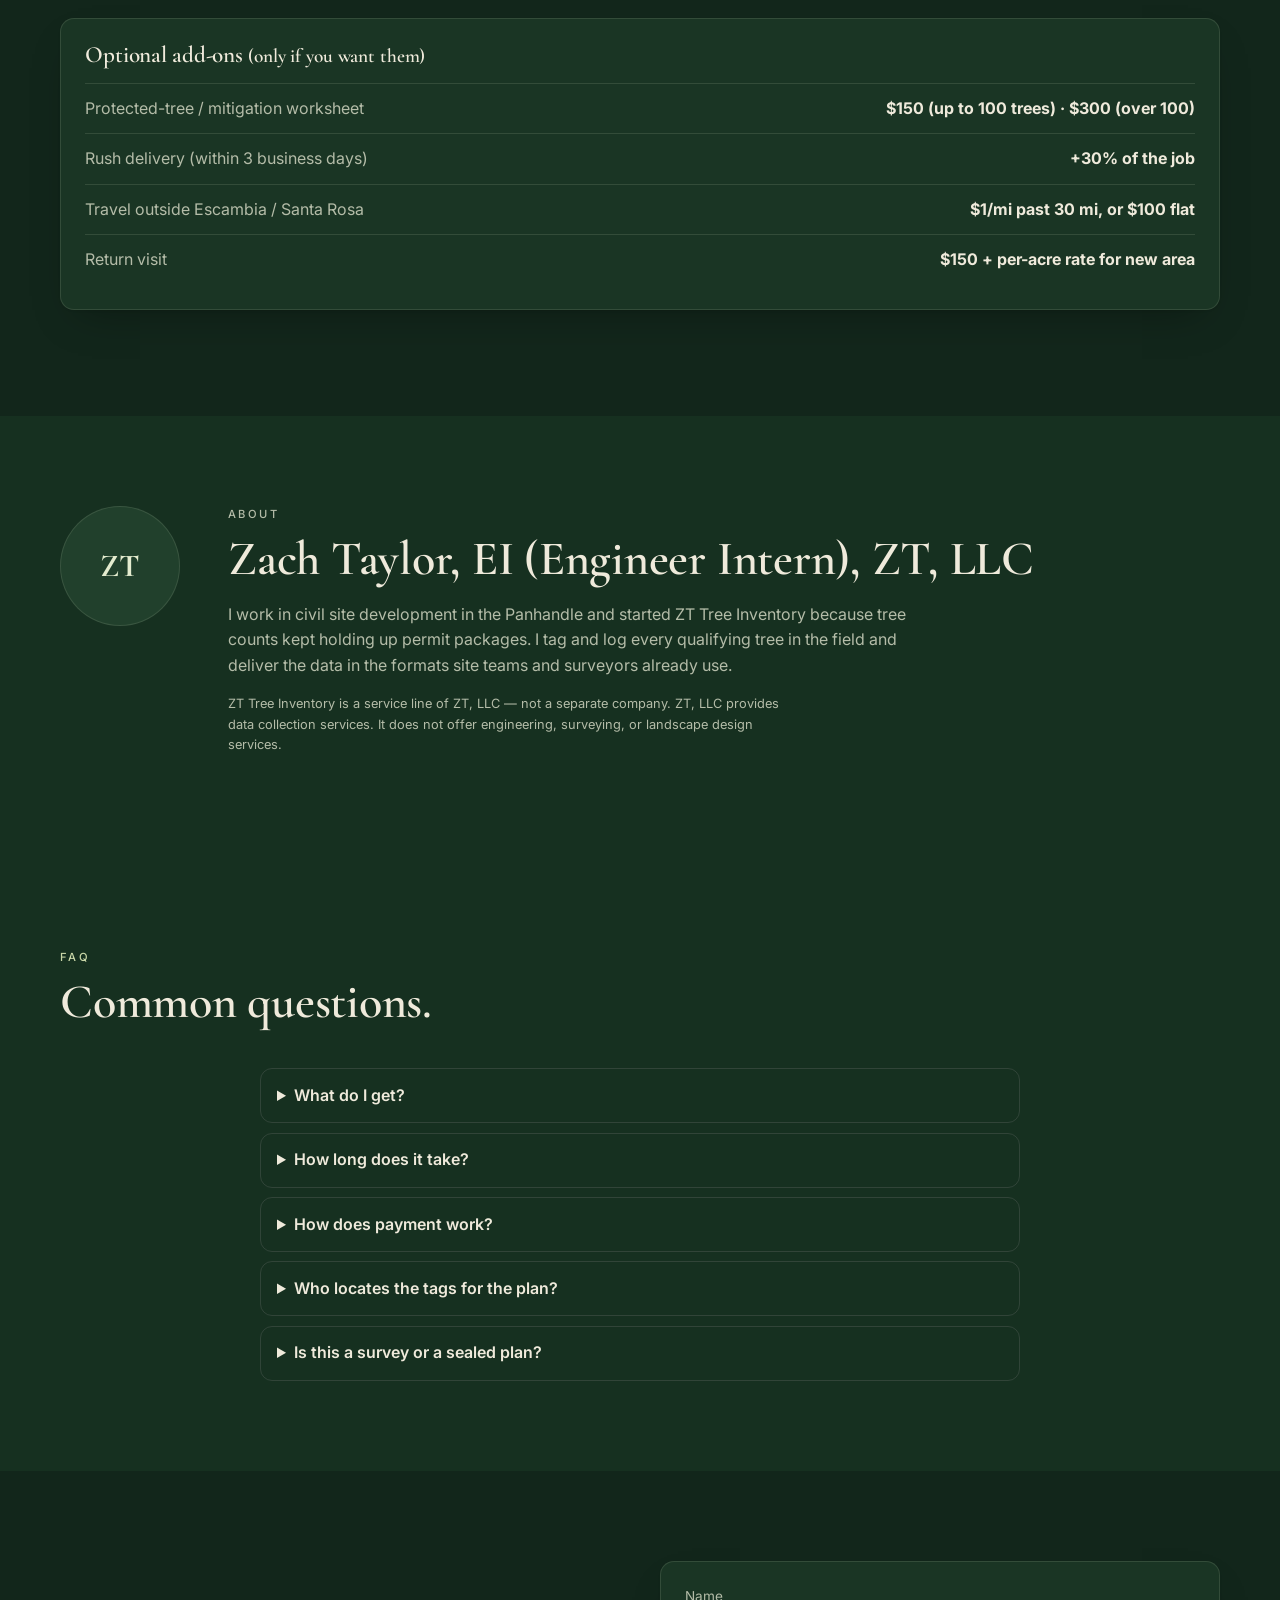
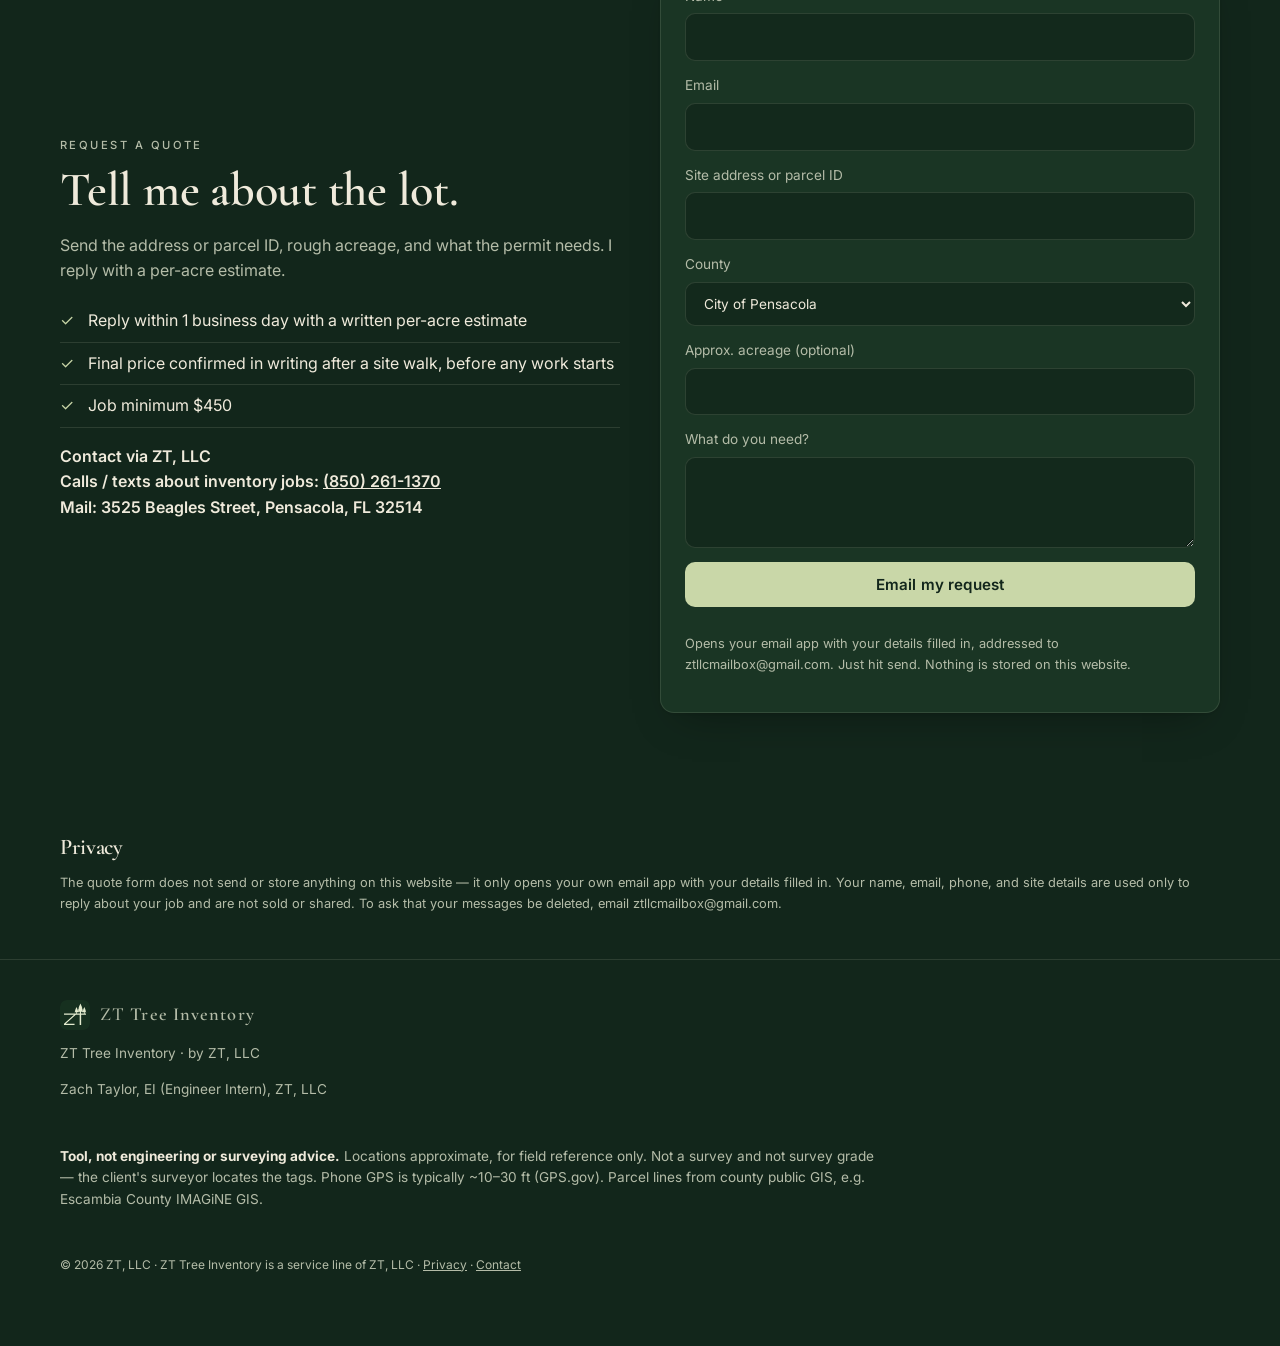
==== commit b5fa56ad: "Replace service-area map with refined inline SVG" ====
--- a/index.html
+++ b/index.html
@@ -163,7 +163,17 @@
       <p class="fine"><b>Not offered:</b> surveys or survey-grade locations; engineering or surveying advice; preparing or sealing tree protection or landscape plans (Pensacola requires a Florida-licensed landscape architect, architect, or civil engineer); arborist services, including tree risk, hazard, or condition opinions and F.S. 163.045 danger-tree letters.</p>
       <div class="chips"><span>Pensacola</span><span>Escambia County</span><span>Santa Rosa County</span></div>
     </div>
-    <div class="map reveal" style="--d:.15s"><img src="assets/panhandle.svg" alt="Stylized map of the service area: Escambia and Santa Rosa counties"></div>
+    <div class="map reveal" style="--d:.15s"><svg viewBox="0 0 600 380" role="img" aria-labelledby="mapT mapD" xmlns="http://www.w3.org/2000/svg"><title id="mapT">Service area map</title><desc id="mapD">Stylized map of the service area: Escambia and Santa Rosa counties in the Florida Panhandle, with Pensacola marked, above the Gulf of America.</desc>
+      <path class="m-gulf" d="M0 300 C120 286 220 304 330 292 S520 284 600 294 L600 380 L0 380 Z"/>
+      <path class="m-co" d="M40 40 L250 40 L254 150 C246 190 262 232 250 262 C230 280 206 270 186 284 C150 298 110 290 76 296 C64 270 70 240 56 214 C48 160 44 100 40 40 Z"/>
+      <path class="m-co m-co2" d="M254 40 L540 40 C548 120 544 200 550 268 C500 282 440 276 380 286 C330 292 290 280 250 262 C262 232 246 190 254 150 Z"/>
+      <text class="m-lbl" x="150" y="150" text-anchor="middle">Escambia</text>
+      <text class="m-lbl" x="400" y="150" text-anchor="middle">Santa Rosa</text>
+      <circle class="m-dot" cx="214" cy="262" r="4.5"/><circle class="m-ring" cx="214" cy="262" r="10"/>
+      <text class="m-city" x="198" y="250" text-anchor="end">Pensacola</text>
+      <text class="m-sea" x="300" y="336" text-anchor="middle">Gulf of America</text>
+      <text class="m-note" x="300" y="358" text-anchor="middle">Stylized, not to scale</text>
+    </svg></div>
   </div>
 </section>
 
--- a/styles.css
+++ b/styles.css
@@ -85,7 +85,7 @@
 @keyframes spin{to{transform:rotate(360deg)}}
 .slider{display:grid;gap:6px;max-width:320px;margin:14px auto 0;font-size:.85rem;color:var(--mute)}.slider input{accent-color:var(--moss)}output{color:var(--text);font-variant-numeric:tabular-nums}
 .chips{display:flex;flex-wrap:wrap;gap:8px}.chips span{padding:8px 14px;border-radius:999px;border:1px solid var(--line);background:var(--panel);font-size:.88rem}
-.area p{color:var(--mute)}.map img{width:100%;filter:drop-shadow(0 20px 40px rgba(0,0,0,.3))}
+.area p{color:var(--mute)}
 .about{display:grid;gap:28px;align-items:start}@media(min-width:900px){.about{grid-template-columns:140px 1fr}}
 .avatar{width:120px;height:120px;border-radius:50%;display:grid;place-items:center;font-size:2rem;font-weight:700;background:conic-gradient(from 140deg,var(--moss),var(--deep),var(--moss2),var(--moss));color:#0d1411}
 .about p{color:var(--mute);max-width:44em}
@@ -166,3 +166,5 @@
 .privacy h2{font-size:1.4rem}
 .linkbtn{background:none;border:0;padding:0;color:inherit;text-decoration:underline;font:inherit;cursor:pointer}
 .copy a{color:inherit}
+
+.map{background:var(--panel);border:1px solid var(--line);border-radius:var(--r);padding:18px}.map svg{display:block;width:100%;height:auto}.m-gulf{fill:var(--moss);opacity:.07}.m-co{fill:var(--moss);fill-opacity:.1;stroke:var(--moss);stroke-opacity:.35;stroke-width:1}.m-co2{fill-opacity:.16}.m-lbl{font-family:var(--serif);font-size:26px;font-weight:500;fill:var(--text);letter-spacing:.02em}.m-city{font-family:var(--font);font-size:13px;fill:var(--mute);letter-spacing:.04em}.m-dot{fill:var(--moss2)}.m-ring{fill:none;stroke:var(--moss);stroke-opacity:.4}.m-sea{font-family:var(--serif);font-style:italic;font-size:18px;fill:var(--mute)}.m-note{font-family:var(--font);font-size:10px;letter-spacing:.12em;text-transform:uppercase;fill:var(--mute);opacity:.7}
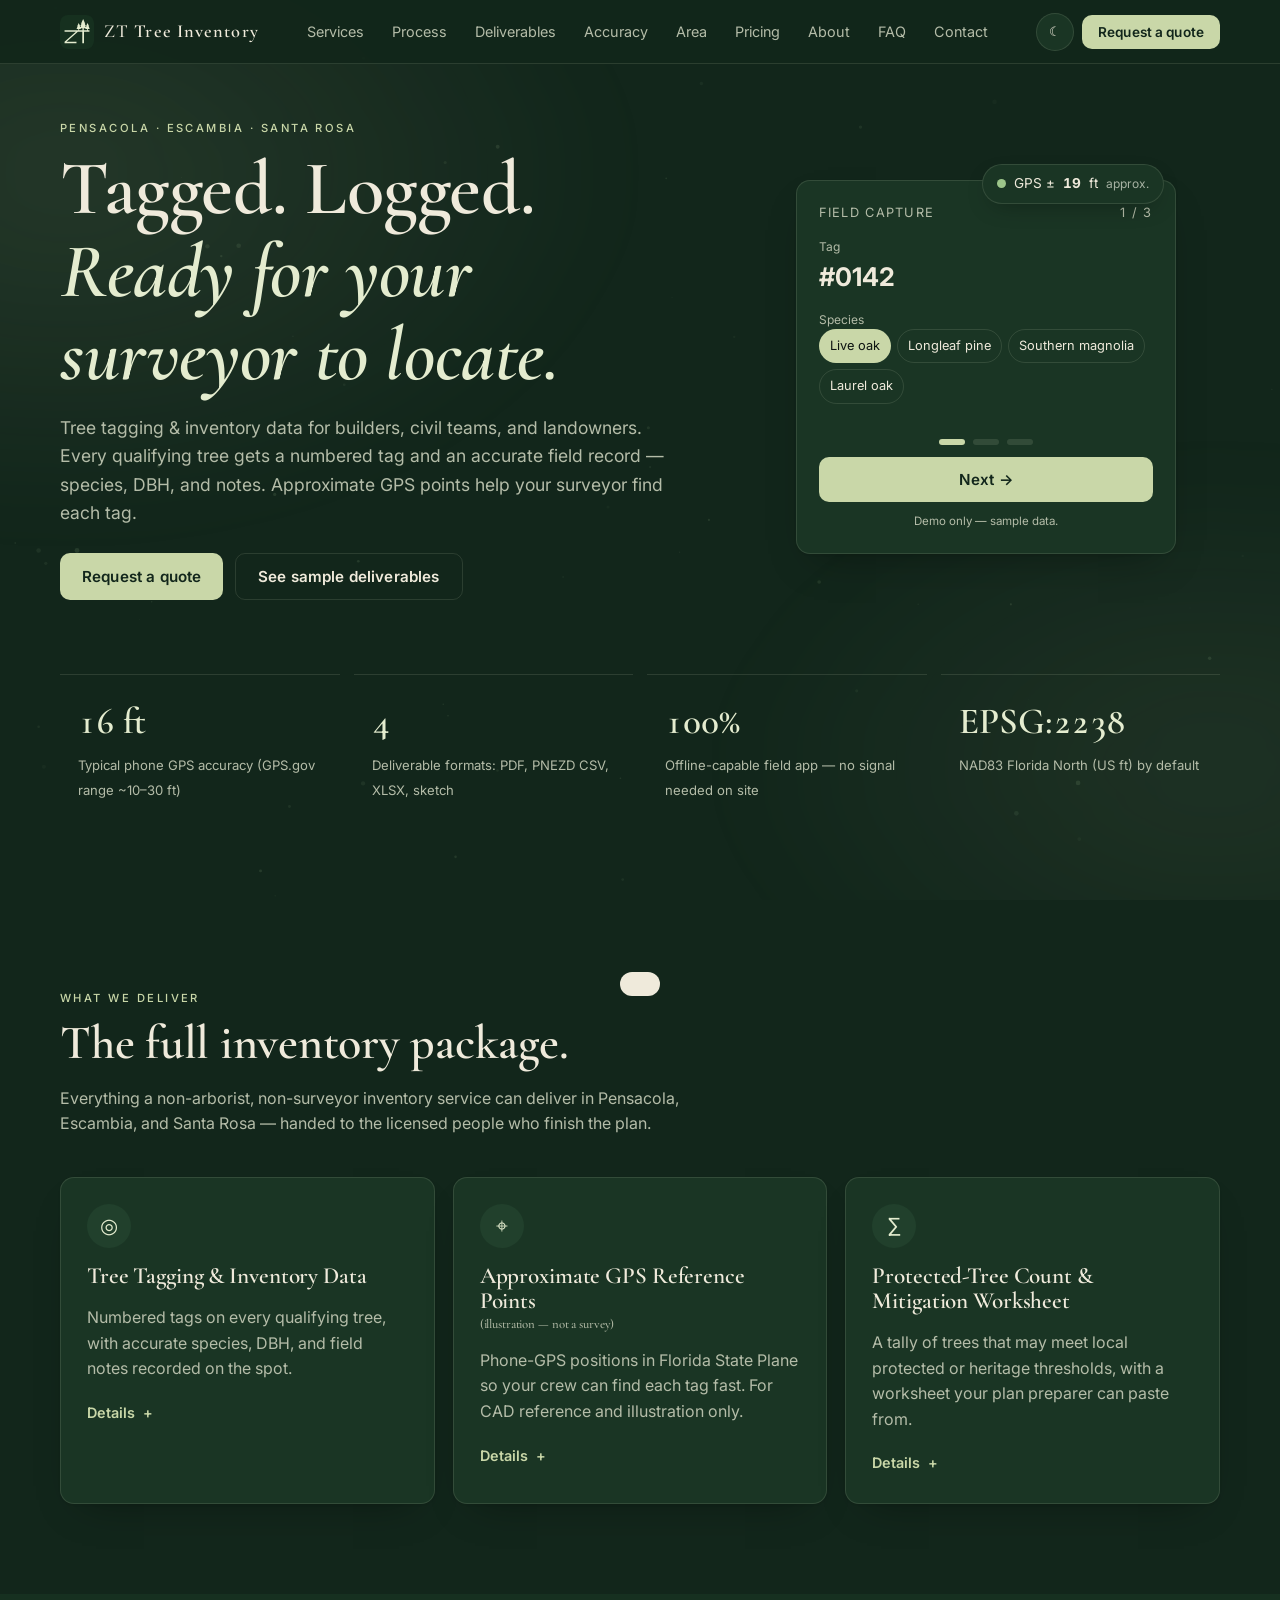
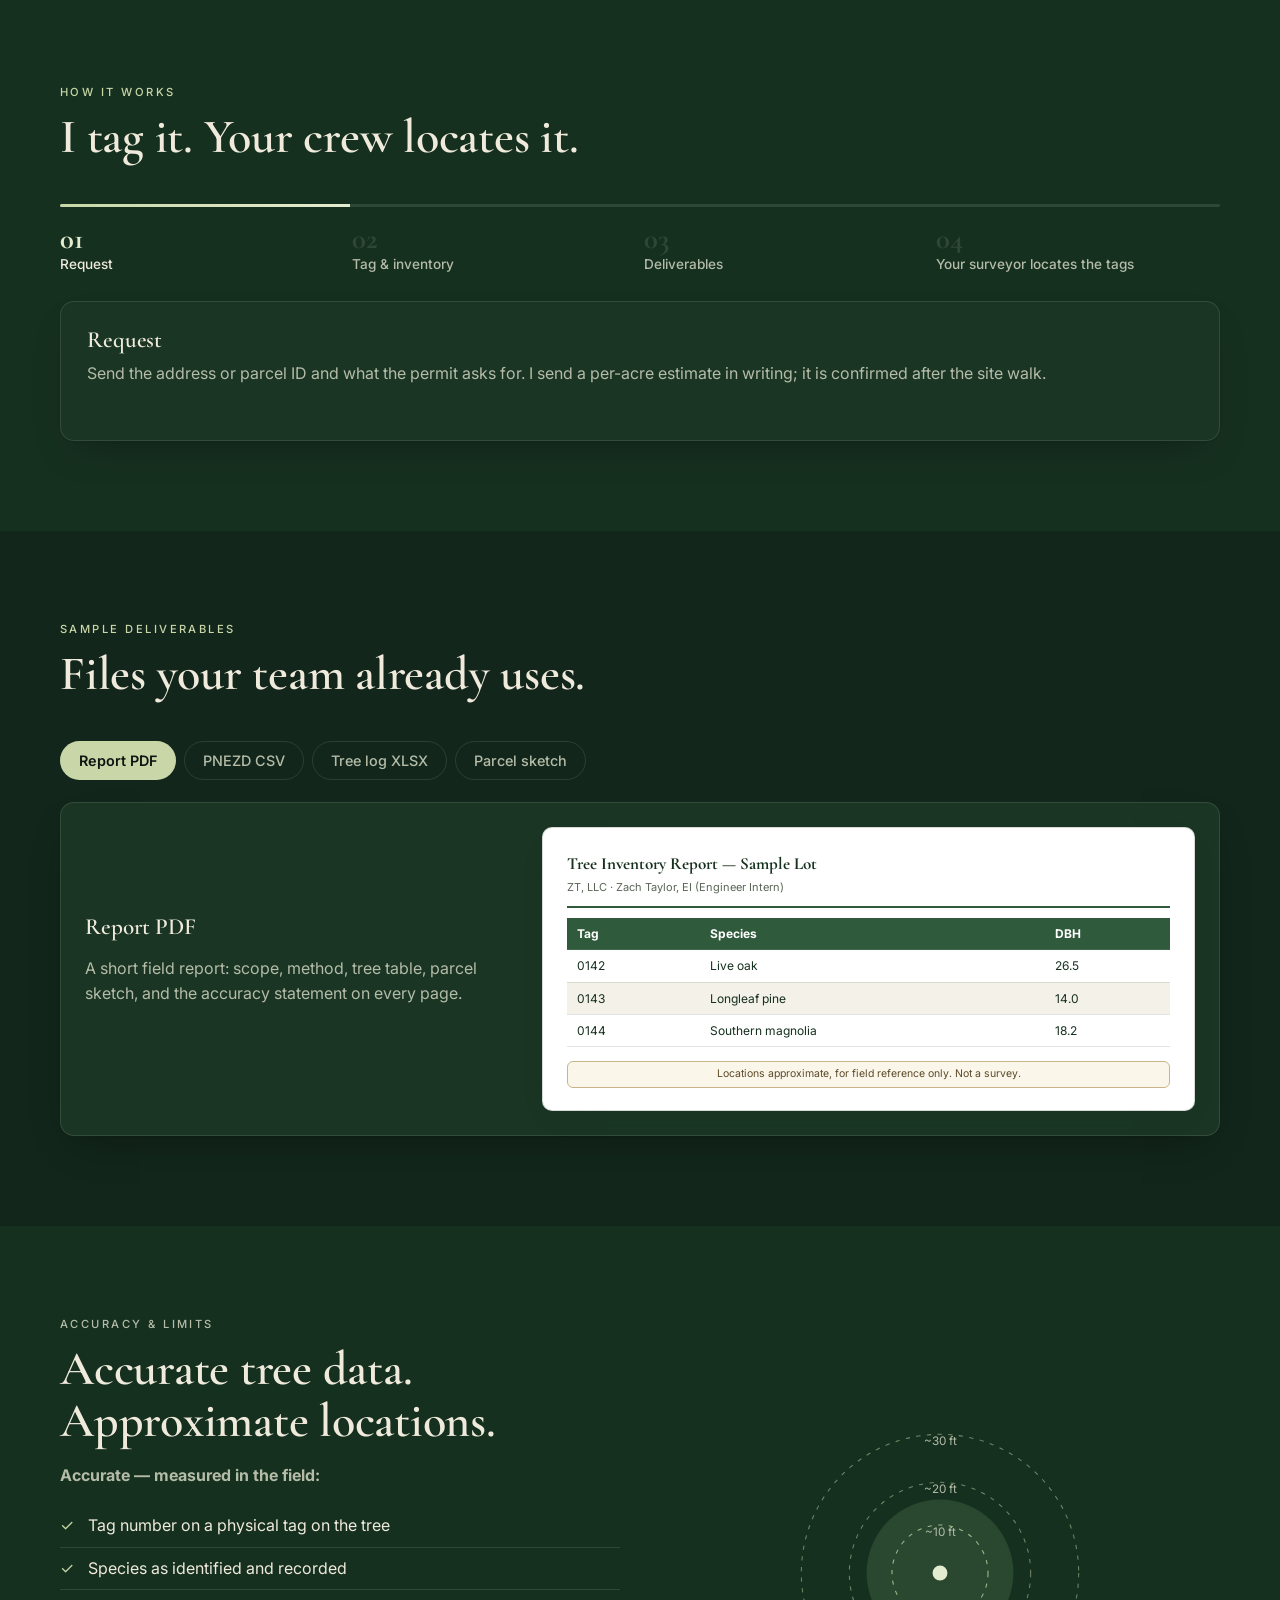
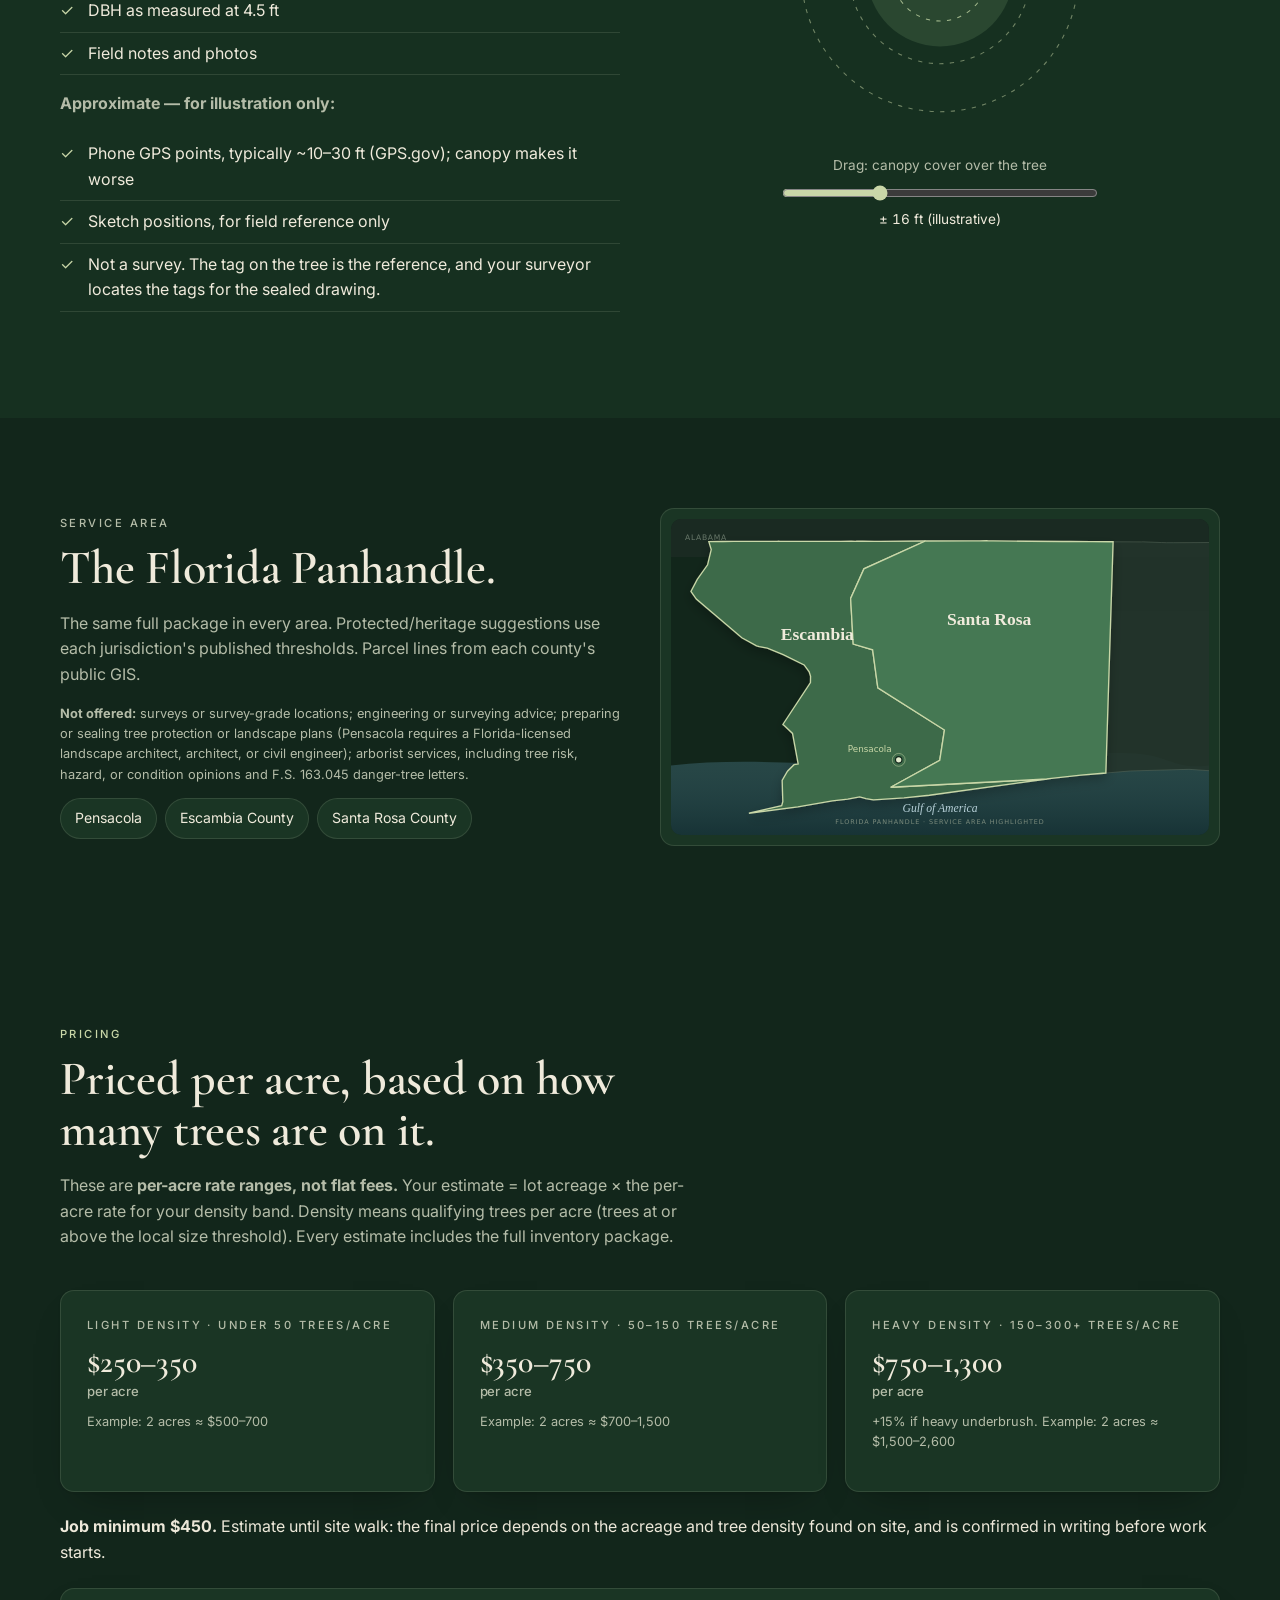
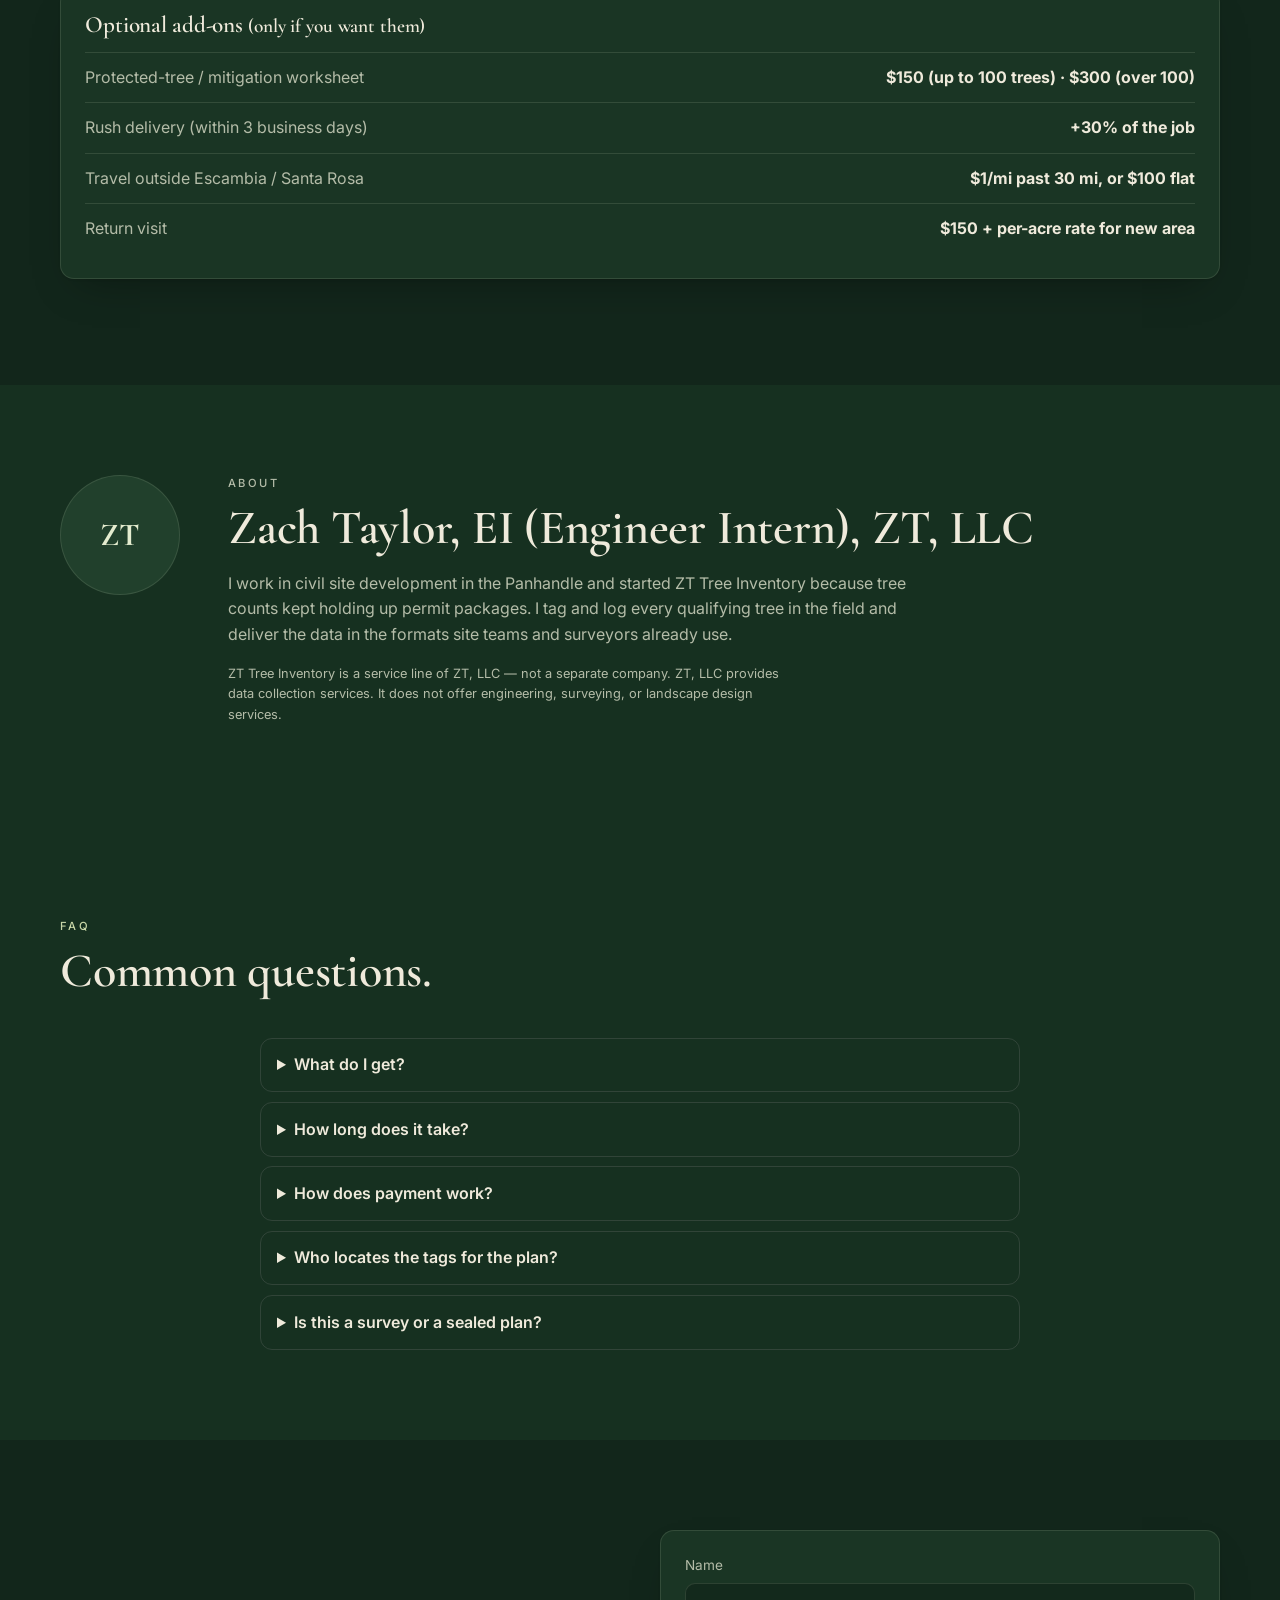
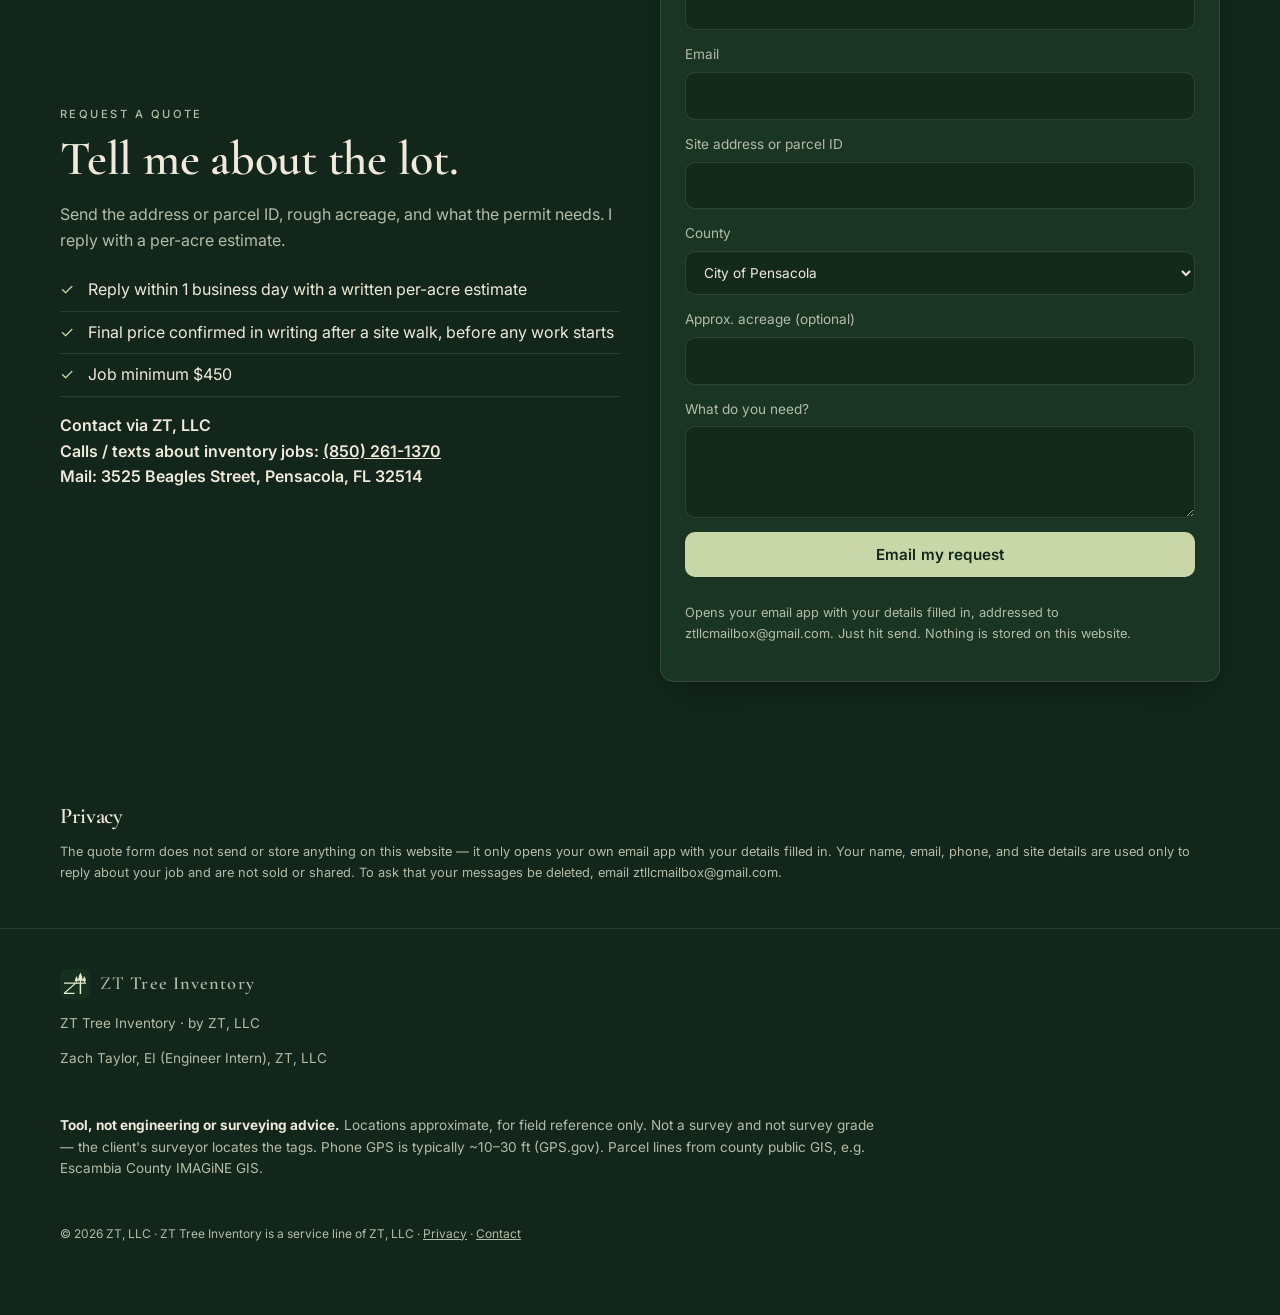
==== commit 804be814: "Replace service-area map with geographic Escambia/Santa Rosa Panhandle illustration" ====
--- a/index.html
+++ b/index.html
@@ -163,17 +163,7 @@
       <p class="fine"><b>Not offered:</b> surveys or survey-grade locations; engineering or surveying advice; preparing or sealing tree protection or landscape plans (Pensacola requires a Florida-licensed landscape architect, architect, or civil engineer); arborist services, including tree risk, hazard, or condition opinions and F.S. 163.045 danger-tree letters.</p>
       <div class="chips"><span>Pensacola</span><span>Escambia County</span><span>Santa Rosa County</span></div>
     </div>
-    <div class="map reveal" style="--d:.15s"><svg viewBox="0 0 600 380" role="img" aria-labelledby="mapT mapD" xmlns="http://www.w3.org/2000/svg"><title id="mapT">Service area map</title><desc id="mapD">Stylized map of the service area: Escambia and Santa Rosa counties in the Florida Panhandle, with Pensacola marked, above the Gulf of America.</desc>
-      <path class="m-gulf" d="M0 300 C120 286 220 304 330 292 S520 284 600 294 L600 380 L0 380 Z"/>
-      <path class="m-co" d="M40 40 L250 40 L254 150 C246 190 262 232 250 262 C230 280 206 270 186 284 C150 298 110 290 76 296 C64 270 70 240 56 214 C48 160 44 100 40 40 Z"/>
-      <path class="m-co m-co2" d="M254 40 L540 40 C548 120 544 200 550 268 C500 282 440 276 380 286 C330 292 290 280 250 262 C262 232 246 190 254 150 Z"/>
-      <text class="m-lbl" x="150" y="150" text-anchor="middle">Escambia</text>
-      <text class="m-lbl" x="400" y="150" text-anchor="middle">Santa Rosa</text>
-      <circle class="m-dot" cx="214" cy="262" r="4.5"/><circle class="m-ring" cx="214" cy="262" r="10"/>
-      <text class="m-city" x="198" y="250" text-anchor="end">Pensacola</text>
-      <text class="m-sea" x="300" y="336" text-anchor="middle">Gulf of America</text>
-      <text class="m-note" x="300" y="358" text-anchor="middle">Stylized, not to scale</text>
-    </svg></div>
+    <div class="map reveal" style="--d:.15s"><img src="assets/panhandle-map.svg" width="920" height="540" alt="Map of the Florida Panhandle highlighting Escambia and Santa Rosa counties, with Pensacola marked, above the Gulf of America."></div>
   </div>
 </section>
 
--- a/styles.css
+++ b/styles.css
@@ -154,7 +154,7 @@
 .paper td{padding:6px 10px;border-bottom:1px solid rgba(22,48,31,.12)!important;color:#16301f}
 .paper tr:nth-child(odd) td{background:#f4f1e8}
 .paper .stamp{display:block;margin-top:14px;font-size:10.5px;color:#5c4a28;border:1px solid #c9b48a;background:#fbf6ea;border-radius:6px;text-align:center}
-.map img{filter:drop-shadow(0 14px 28px rgba(0,0,0,.22))}
+
 [data-theme=light] .btn-ghost{color:#16301f;background:#fff;border-color:rgba(22,48,31,.4)}
 
 .after-quote{margin:.6rem 0 0}
@@ -167,4 +167,4 @@
 .linkbtn{background:none;border:0;padding:0;color:inherit;text-decoration:underline;font:inherit;cursor:pointer}
 .copy a{color:inherit}
 
-.map{background:var(--panel);border:1px solid var(--line);border-radius:var(--r);padding:18px}.map svg{display:block;width:100%;height:auto}.m-gulf{fill:var(--moss);opacity:.07}.m-co{fill:var(--moss);fill-opacity:.1;stroke:var(--moss);stroke-opacity:.35;stroke-width:1}.m-co2{fill-opacity:.16}.m-lbl{font-family:var(--serif);font-size:26px;font-weight:500;fill:var(--text);letter-spacing:.02em}.m-city{font-family:var(--font);font-size:13px;fill:var(--mute);letter-spacing:.04em}.m-dot{fill:var(--moss2)}.m-ring{fill:none;stroke:var(--moss);stroke-opacity:.4}.m-sea{font-family:var(--serif);font-style:italic;font-size:18px;fill:var(--mute)}.m-note{font-family:var(--font);font-size:10px;letter-spacing:.12em;text-transform:uppercase;fill:var(--mute);opacity:.7}
+.map{background:var(--panel);border:1px solid var(--line);border-radius:var(--r);padding:10px;overflow:hidden}.map img,.map svg{display:block;width:100%;height:auto;border-radius:10px}.m-gulf{fill:var(--moss);opacity:.07}.m-co{fill:var(--moss);fill-opacity:.1;stroke:var(--moss);stroke-opacity:.35;stroke-width:1}.m-co2{fill-opacity:.16}.m-lbl{font-family:var(--serif);font-size:26px;font-weight:500;fill:var(--text);letter-spacing:.02em}.m-city{font-family:var(--font);font-size:13px;fill:var(--mute);letter-spacing:.04em}.m-dot{fill:var(--moss2)}.m-ring{fill:none;stroke:var(--moss);stroke-opacity:.4}.m-sea{font-family:var(--serif);font-style:italic;font-size:18px;fill:var(--mute)}.m-note{font-family:var(--font);font-size:10px;letter-spacing:.12em;text-transform:uppercase;fill:var(--mute);opacity:.7}
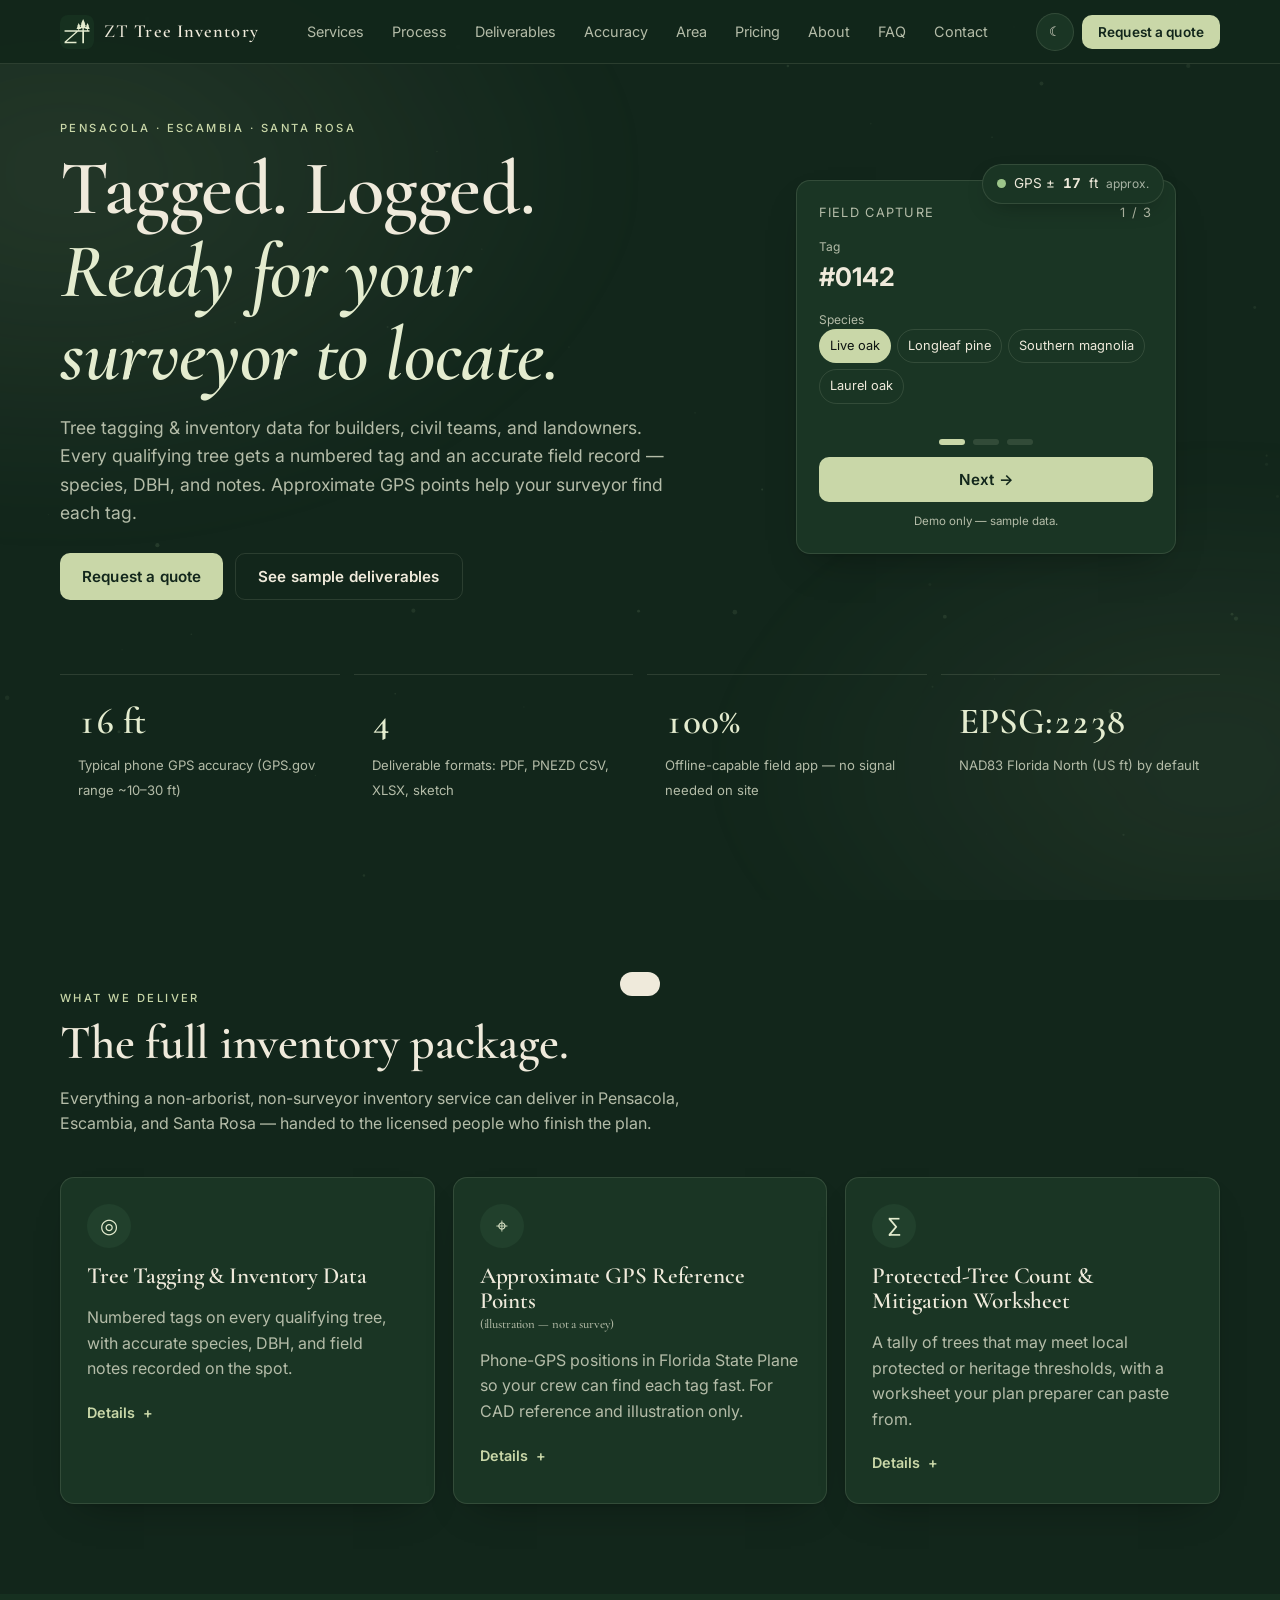
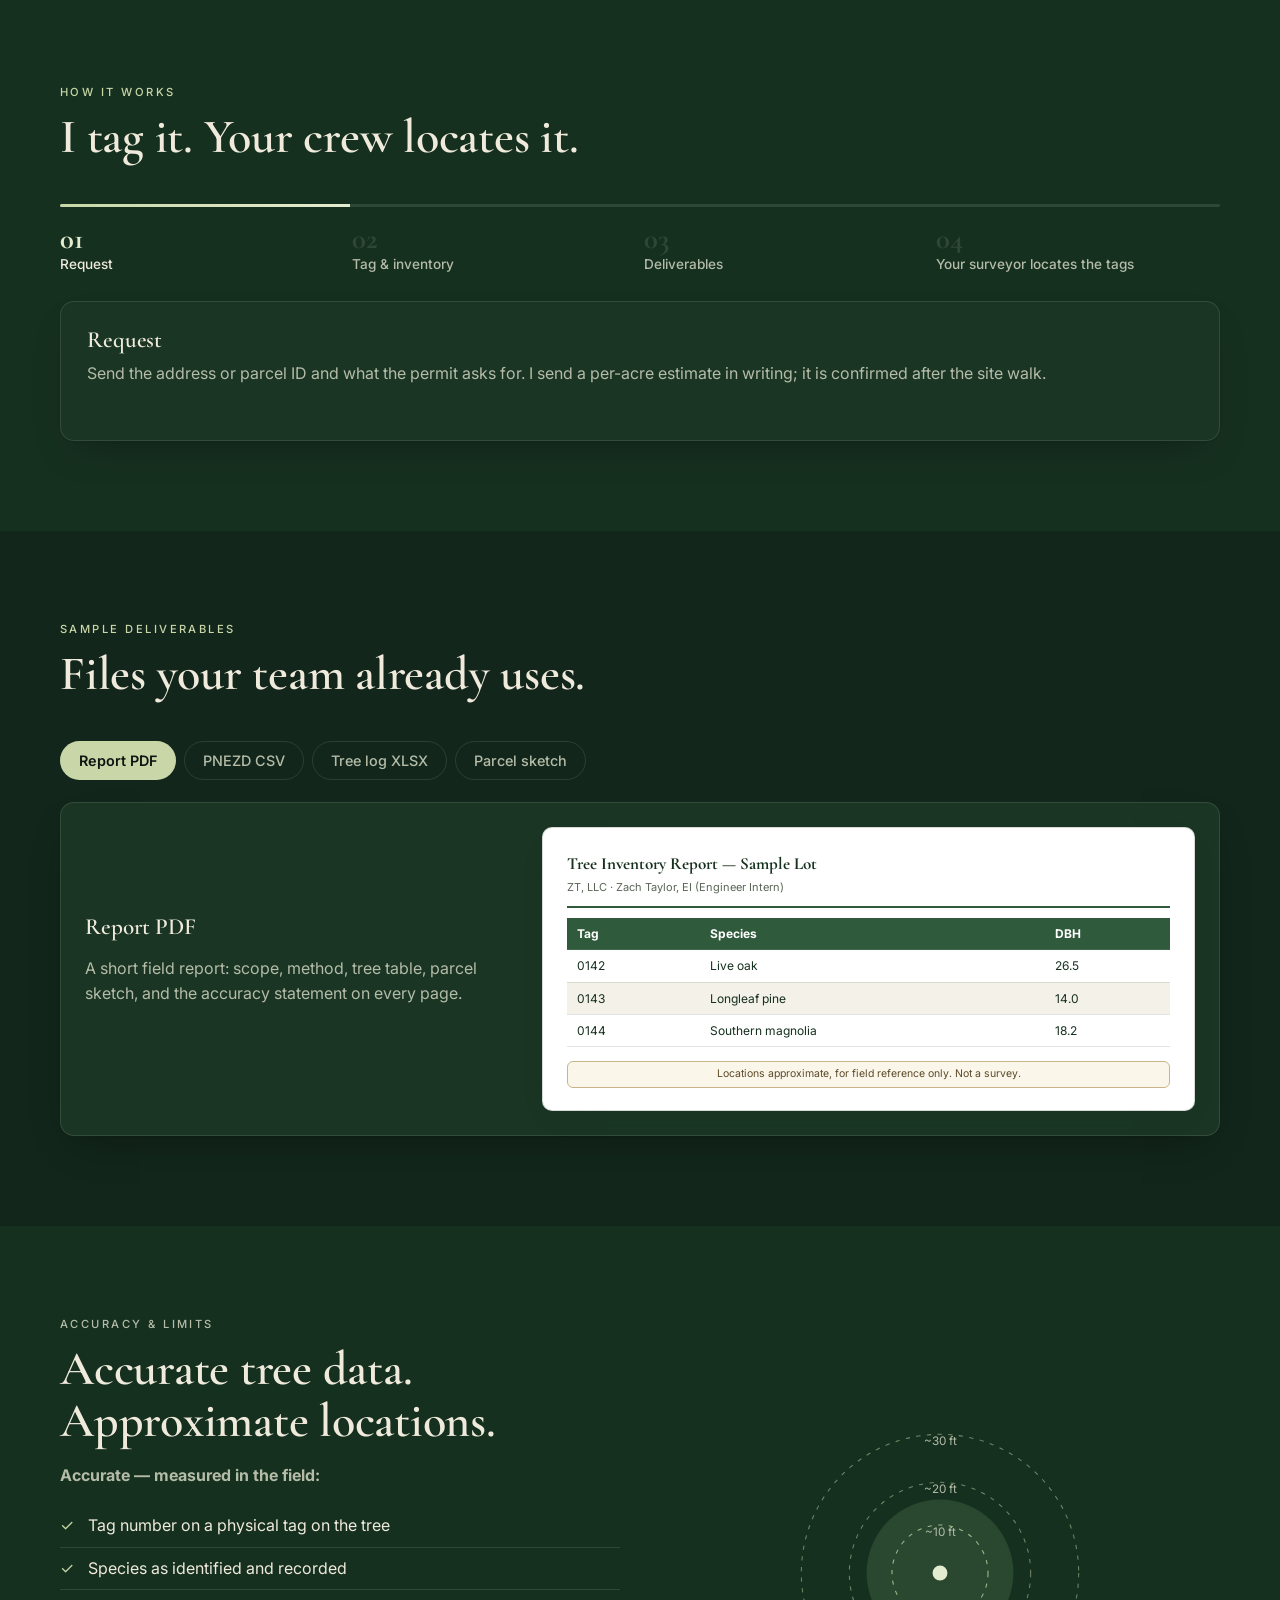
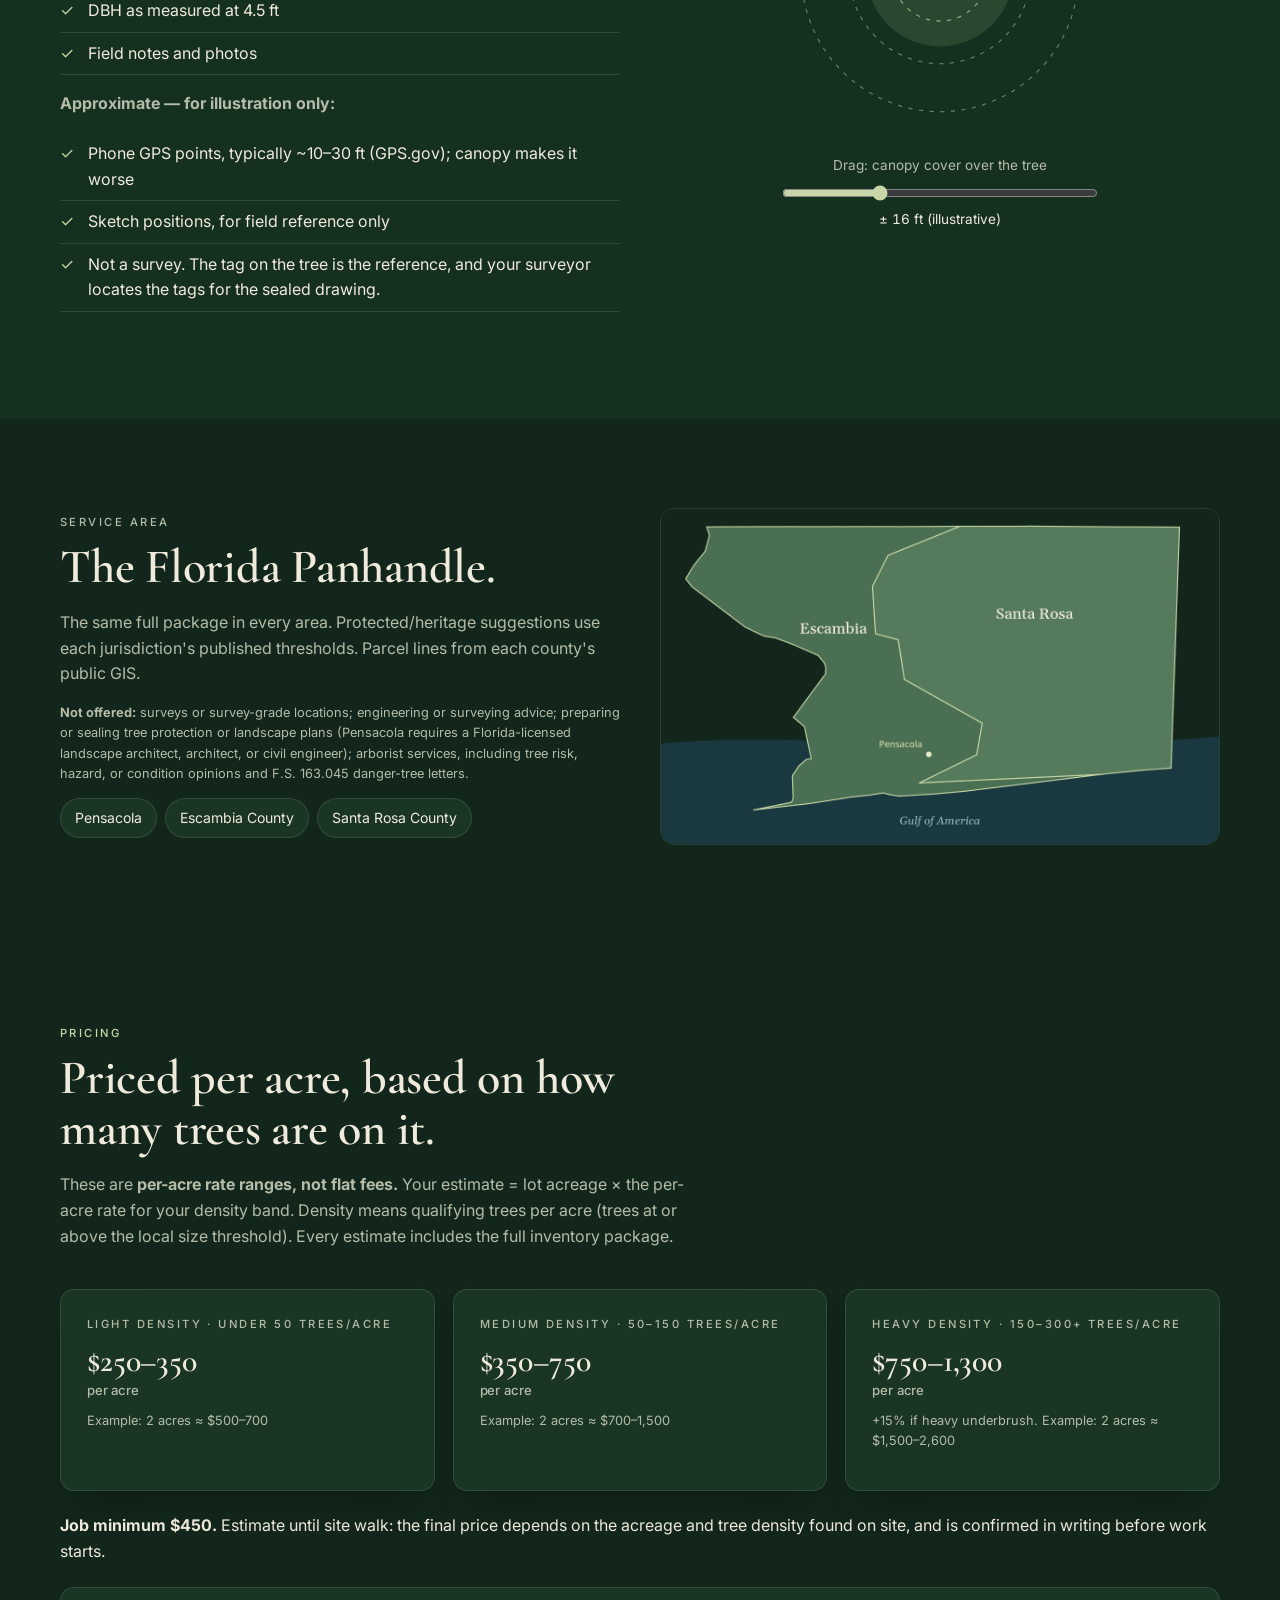
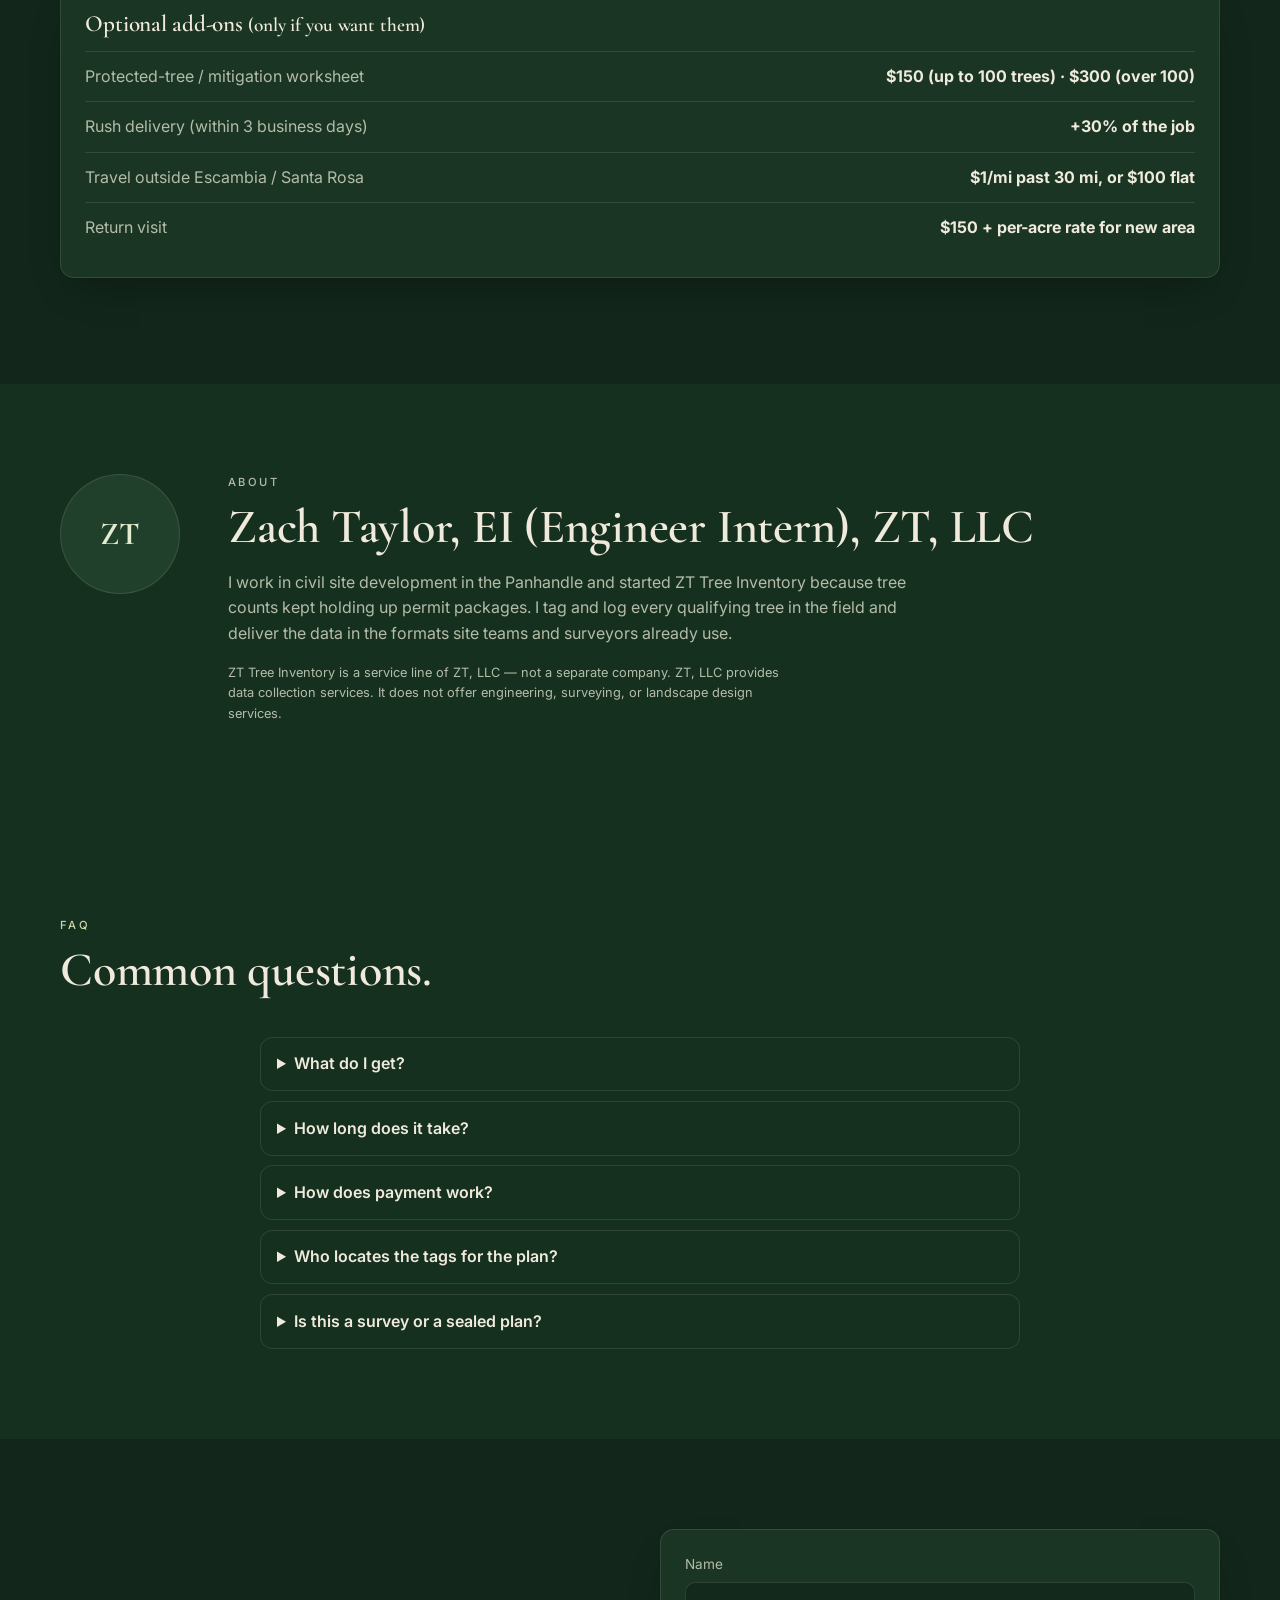
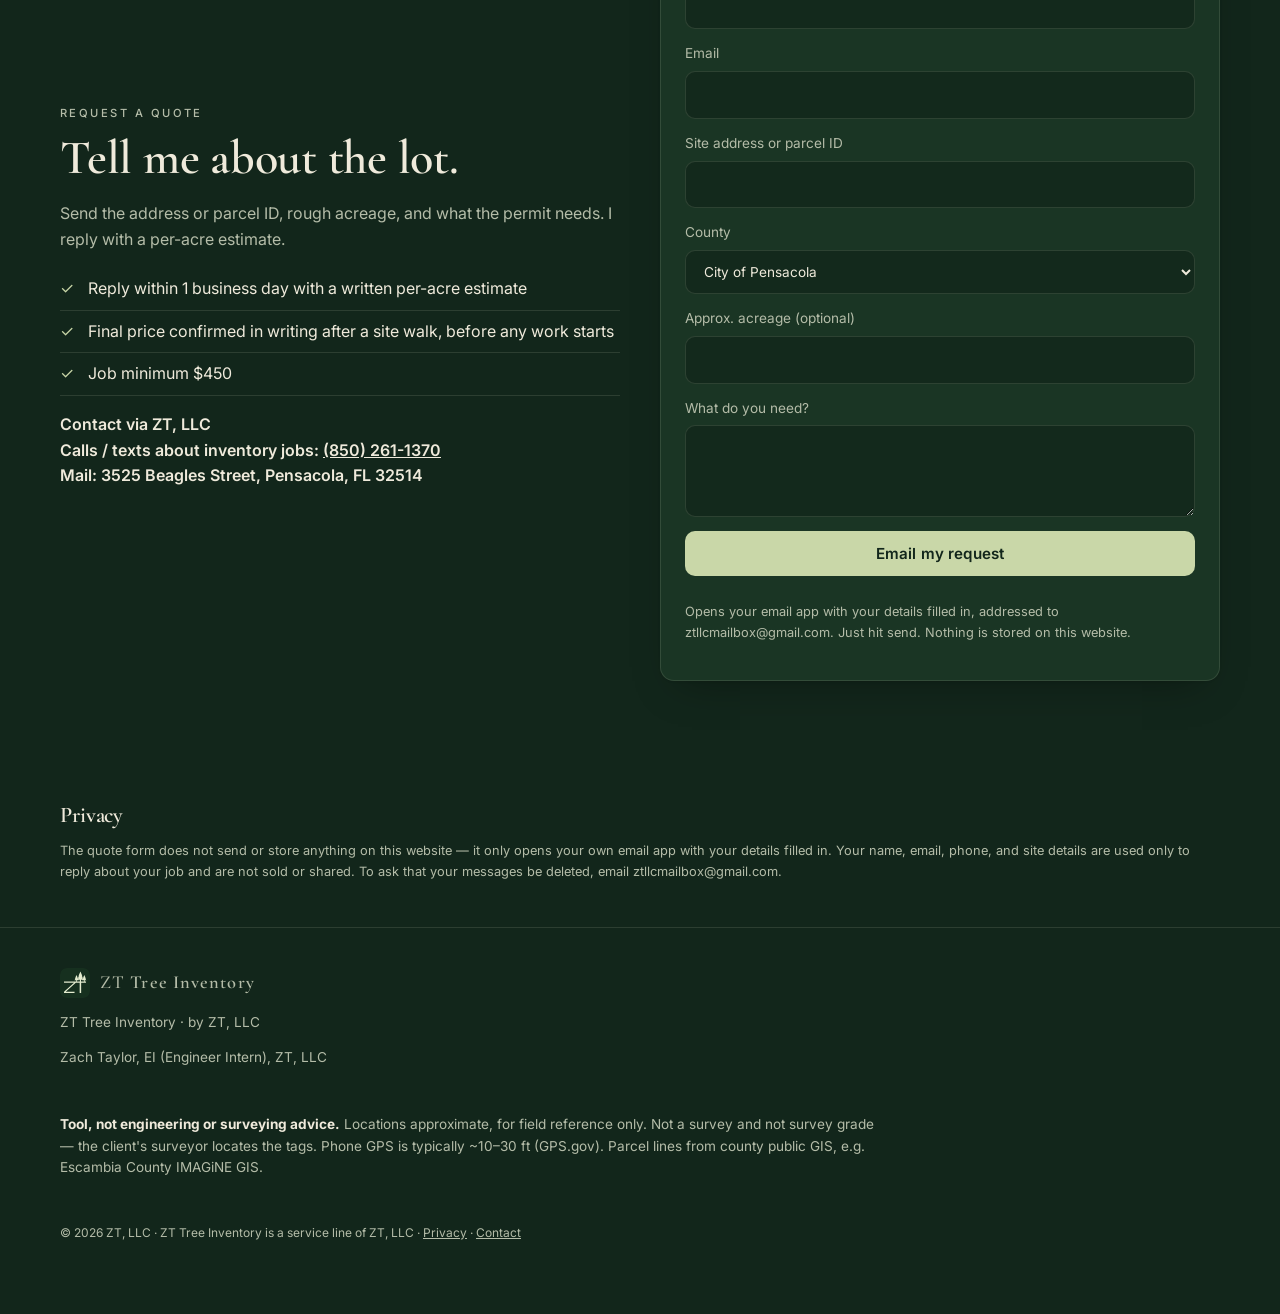
==== commit a2b3f3dd: "Clean Escambia/Santa Rosa Panhandle map graphic" ====
--- a/index.html
+++ b/index.html
@@ -163,7 +163,7 @@
       <p class="fine"><b>Not offered:</b> surveys or survey-grade locations; engineering or surveying advice; preparing or sealing tree protection or landscape plans (Pensacola requires a Florida-licensed landscape architect, architect, or civil engineer); arborist services, including tree risk, hazard, or condition opinions and F.S. 163.045 danger-tree letters.</p>
       <div class="chips"><span>Pensacola</span><span>Escambia County</span><span>Santa Rosa County</span></div>
     </div>
-    <div class="map reveal" style="--d:.15s"><img src="assets/panhandle-map.svg" width="920" height="540" alt="Map of the Florida Panhandle highlighting Escambia and Santa Rosa counties, with Pensacola marked, above the Gulf of America."></div>
+    <div class="map reveal" style="--d:.15s"><img src="assets/panhandle-map.png" width="1200" height="720" alt="Map of the Florida Panhandle highlighting Escambia and Santa Rosa counties, with Pensacola marked, above the Gulf of America."></div>
   </div>
 </section>
 
--- a/styles.css
+++ b/styles.css
@@ -167,4 +167,4 @@
 .linkbtn{background:none;border:0;padding:0;color:inherit;text-decoration:underline;font:inherit;cursor:pointer}
 .copy a{color:inherit}
 
-.map{background:var(--panel);border:1px solid var(--line);border-radius:var(--r);padding:10px;overflow:hidden}.map img,.map svg{display:block;width:100%;height:auto;border-radius:10px}.m-gulf{fill:var(--moss);opacity:.07}.m-co{fill:var(--moss);fill-opacity:.1;stroke:var(--moss);stroke-opacity:.35;stroke-width:1}.m-co2{fill-opacity:.16}.m-lbl{font-family:var(--serif);font-size:26px;font-weight:500;fill:var(--text);letter-spacing:.02em}.m-city{font-family:var(--font);font-size:13px;fill:var(--mute);letter-spacing:.04em}.m-dot{fill:var(--moss2)}.m-ring{fill:none;stroke:var(--moss);stroke-opacity:.4}.m-sea{font-family:var(--serif);font-style:italic;font-size:18px;fill:var(--mute)}.m-note{font-family:var(--font);font-size:10px;letter-spacing:.12em;text-transform:uppercase;fill:var(--mute);opacity:.7}
+.map{background:transparent;border:0;padding:0;overflow:visible}.map img,.map svg{display:block;width:100%;height:auto;border-radius:var(--r);border:1px solid var(--line)}.m-gulf{fill:var(--moss);opacity:.07}.m-co{fill:var(--moss);fill-opacity:.1;stroke:var(--moss);stroke-opacity:.35;stroke-width:1}.m-co2{fill-opacity:.16}.m-lbl{font-family:var(--serif);font-size:26px;font-weight:500;fill:var(--text);letter-spacing:.02em}.m-city{font-family:var(--font);font-size:13px;fill:var(--mute);letter-spacing:.04em}.m-dot{fill:var(--moss2)}.m-ring{fill:none;stroke:var(--moss);stroke-opacity:.4}.m-sea{font-family:var(--serif);font-style:italic;font-size:18px;fill:var(--mute)}.m-note{font-family:var(--font);font-size:10px;letter-spacing:.12em;text-transform:uppercase;fill:var(--mute);opacity:.7}
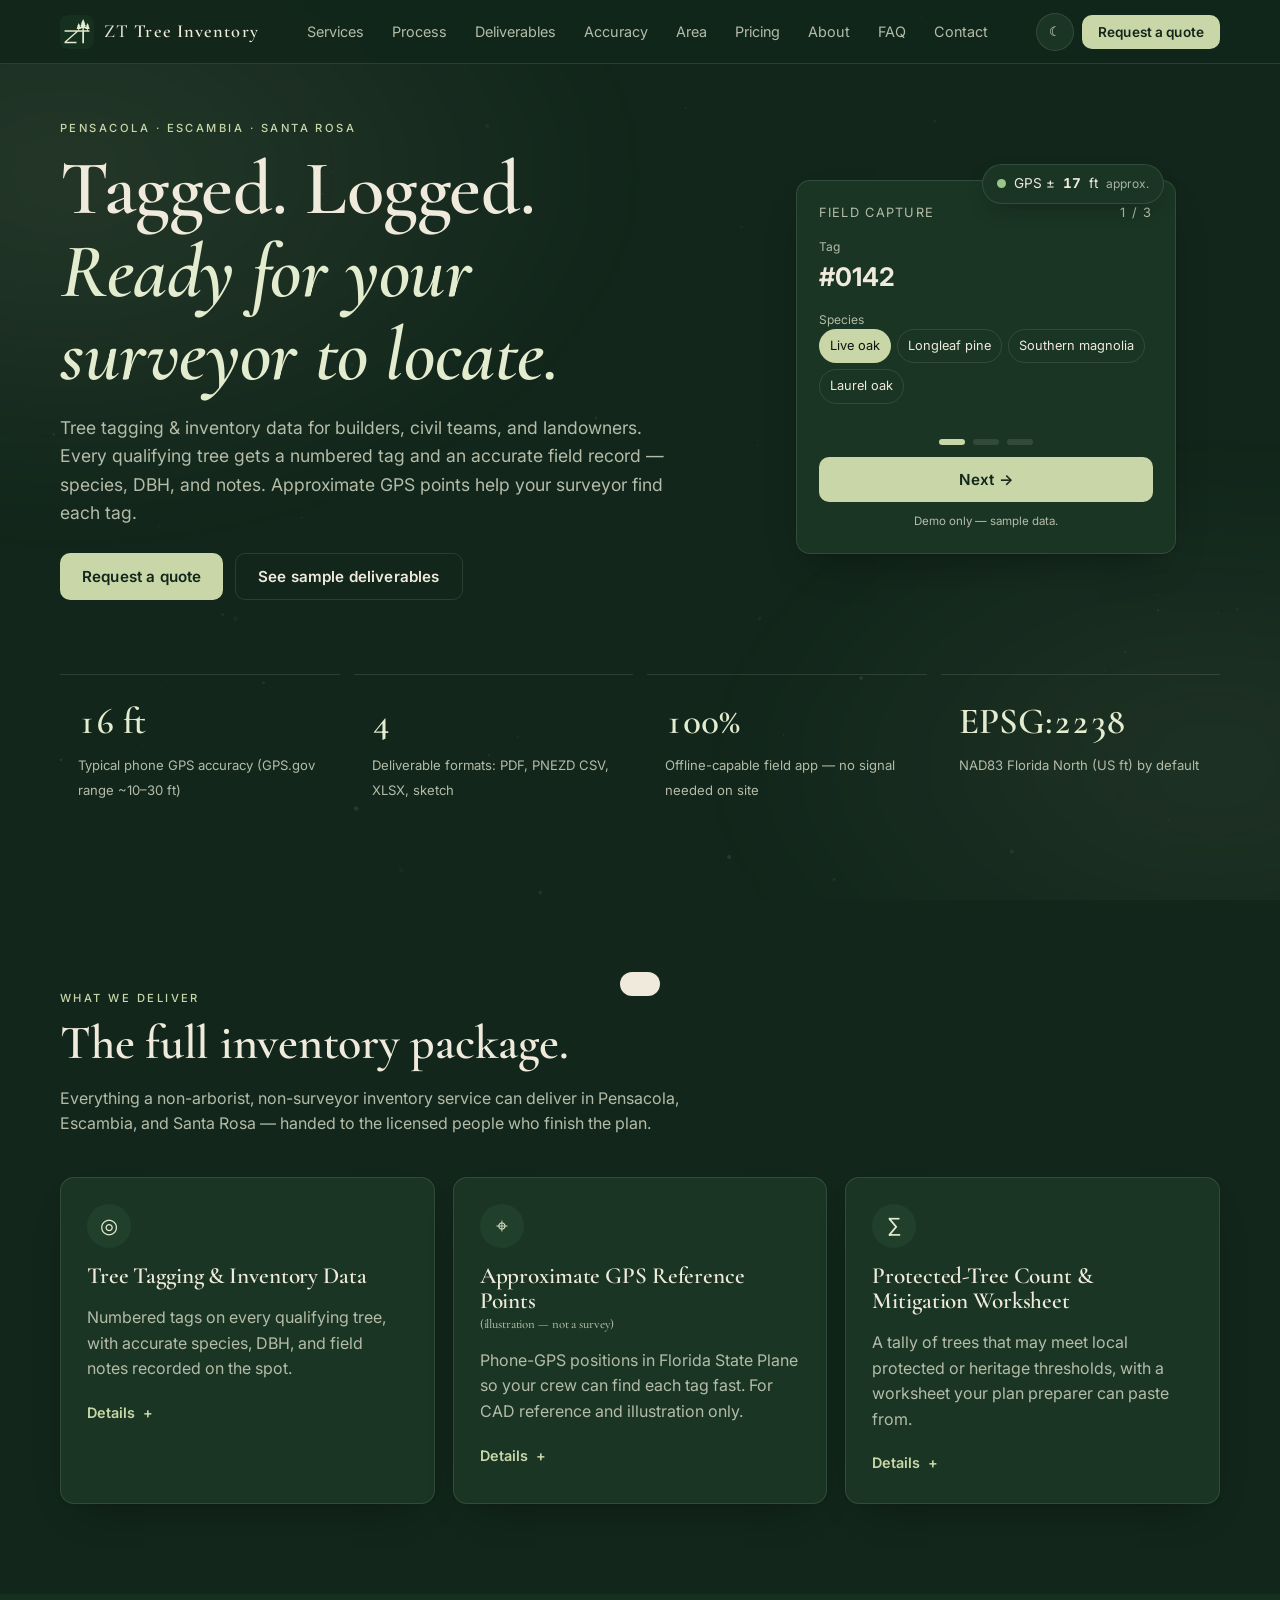
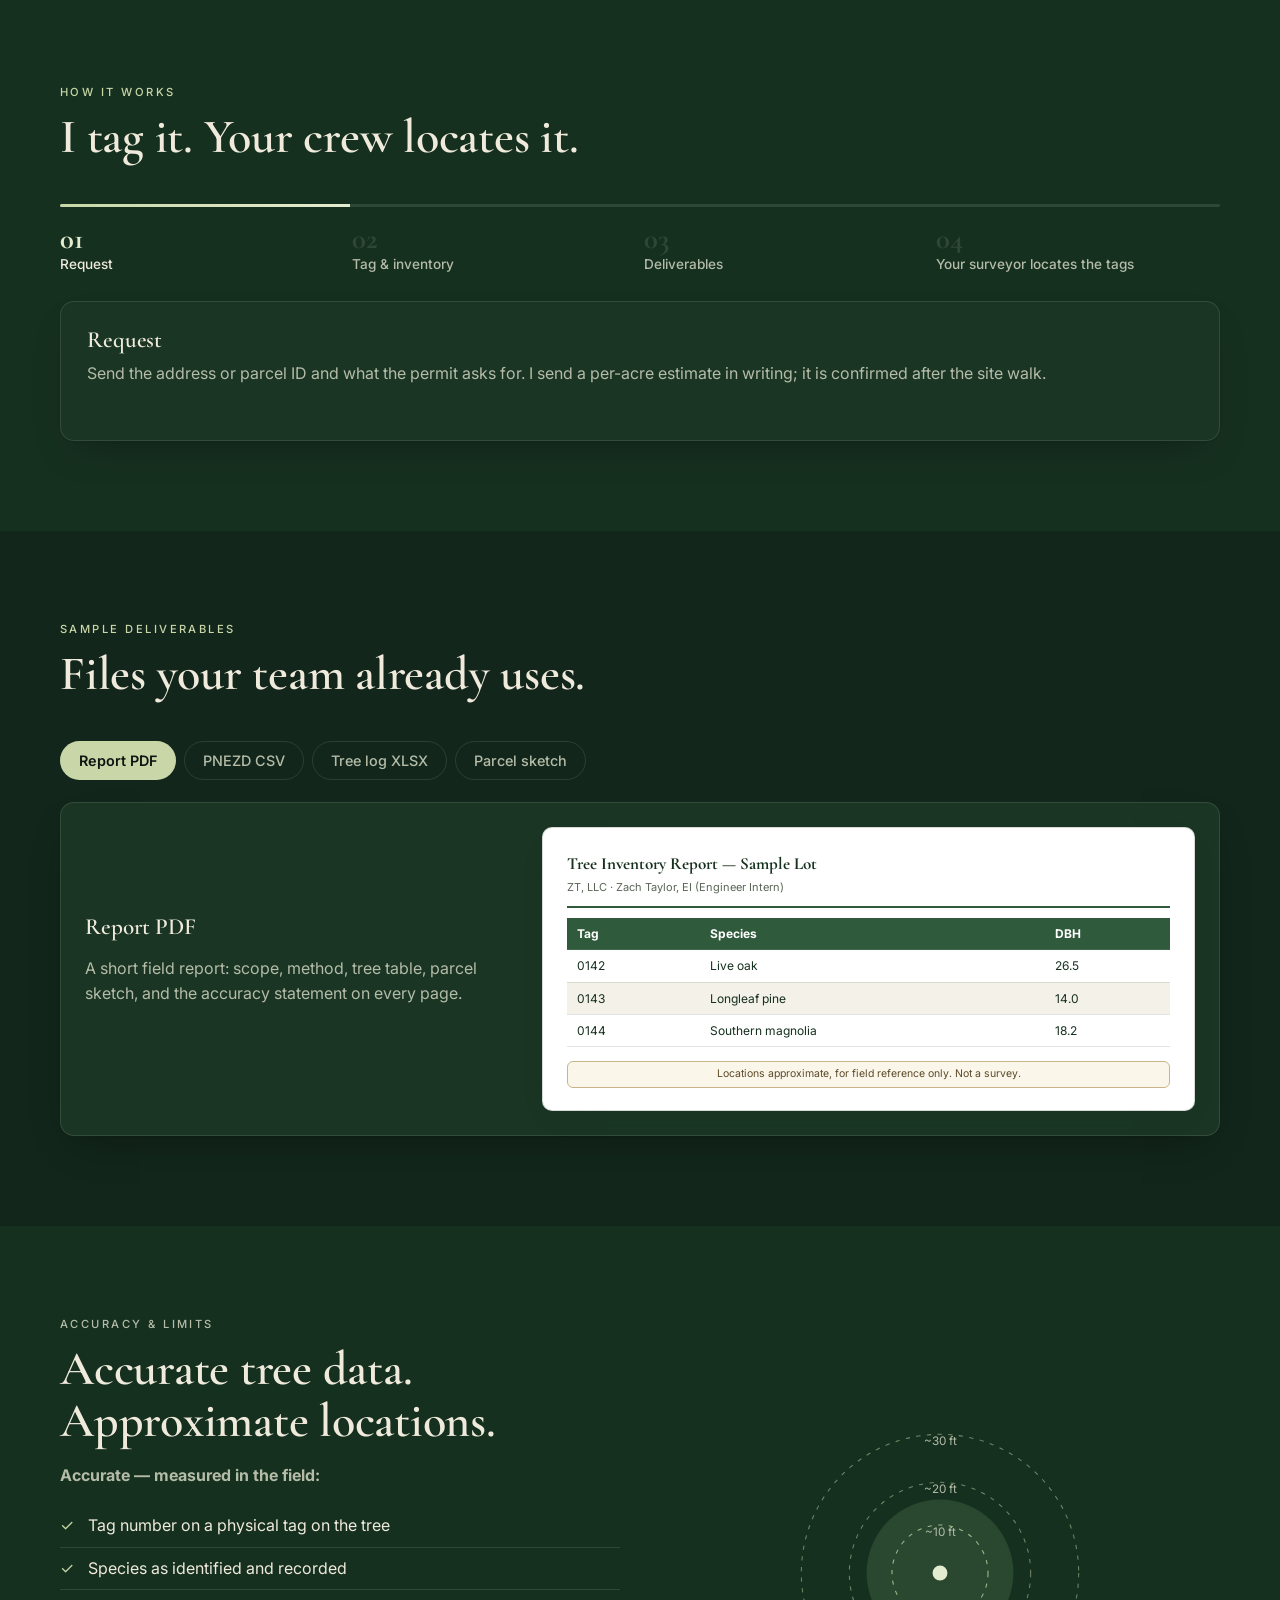
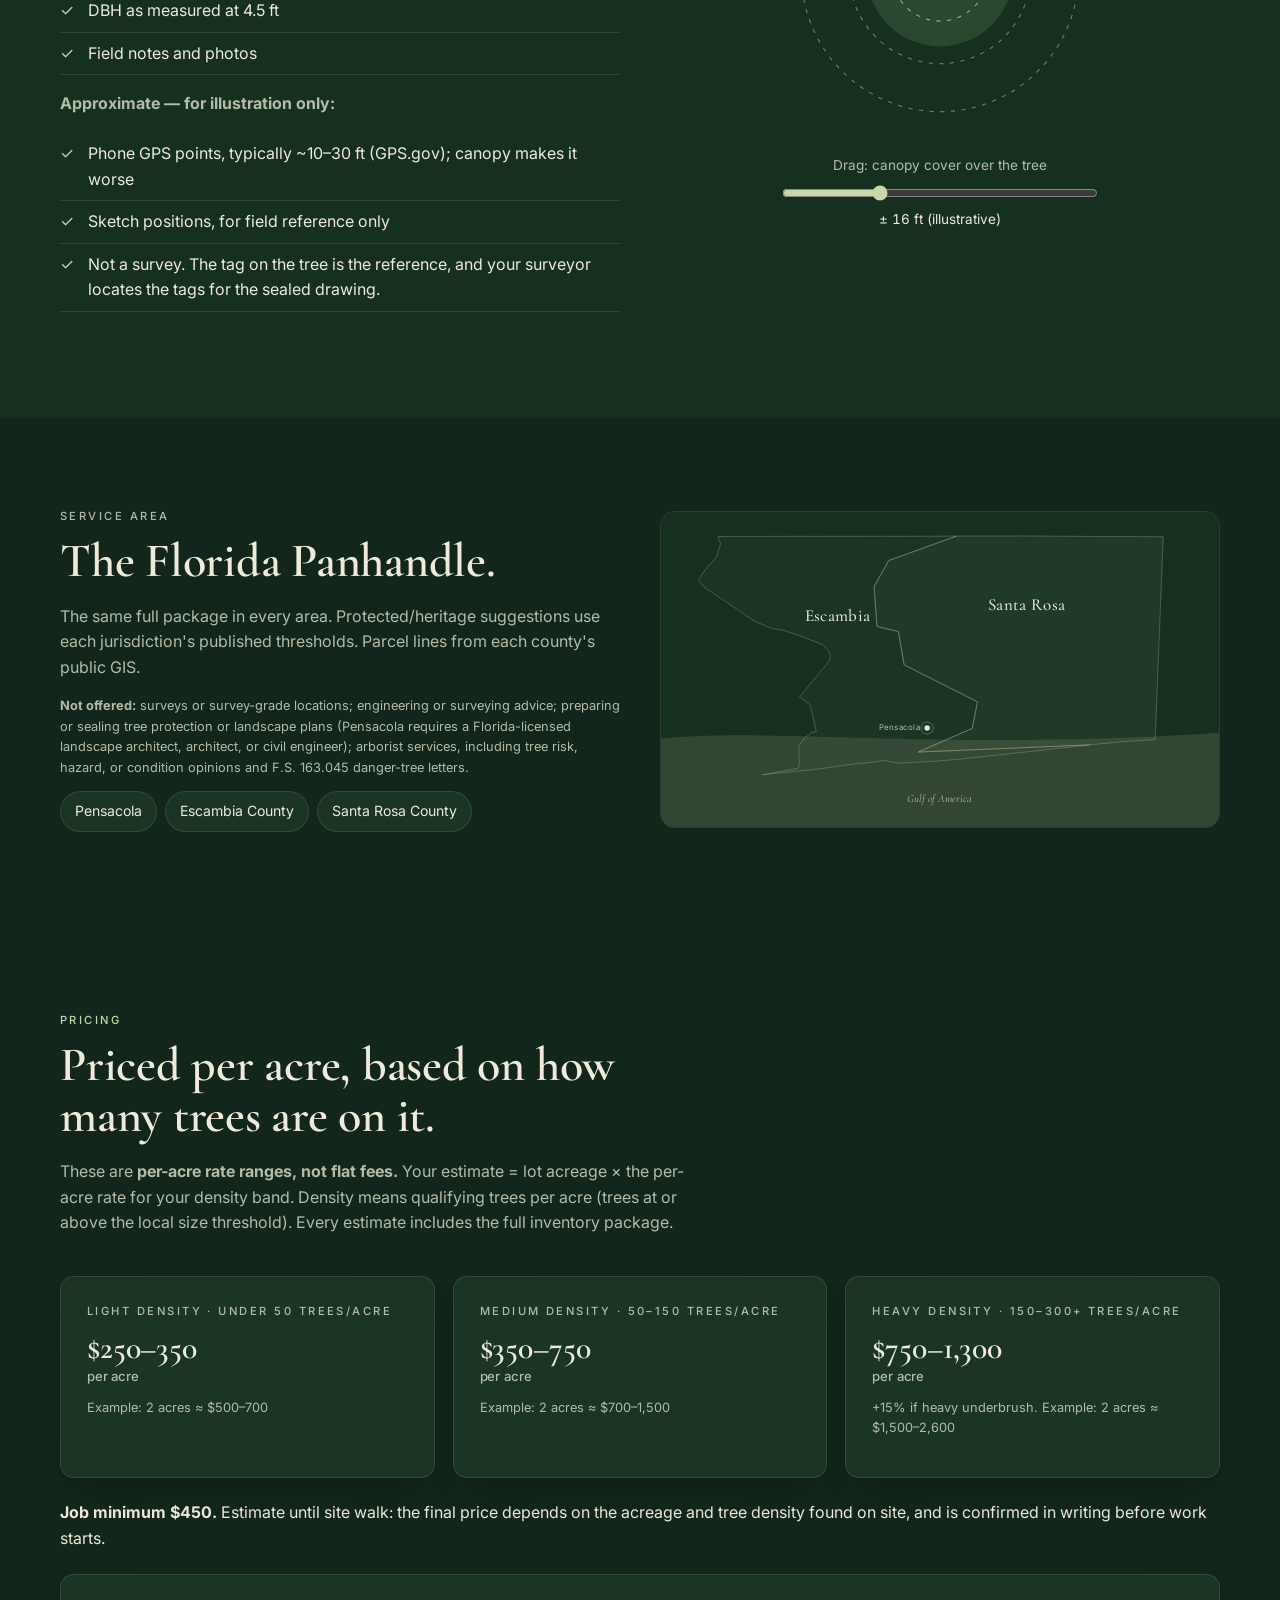
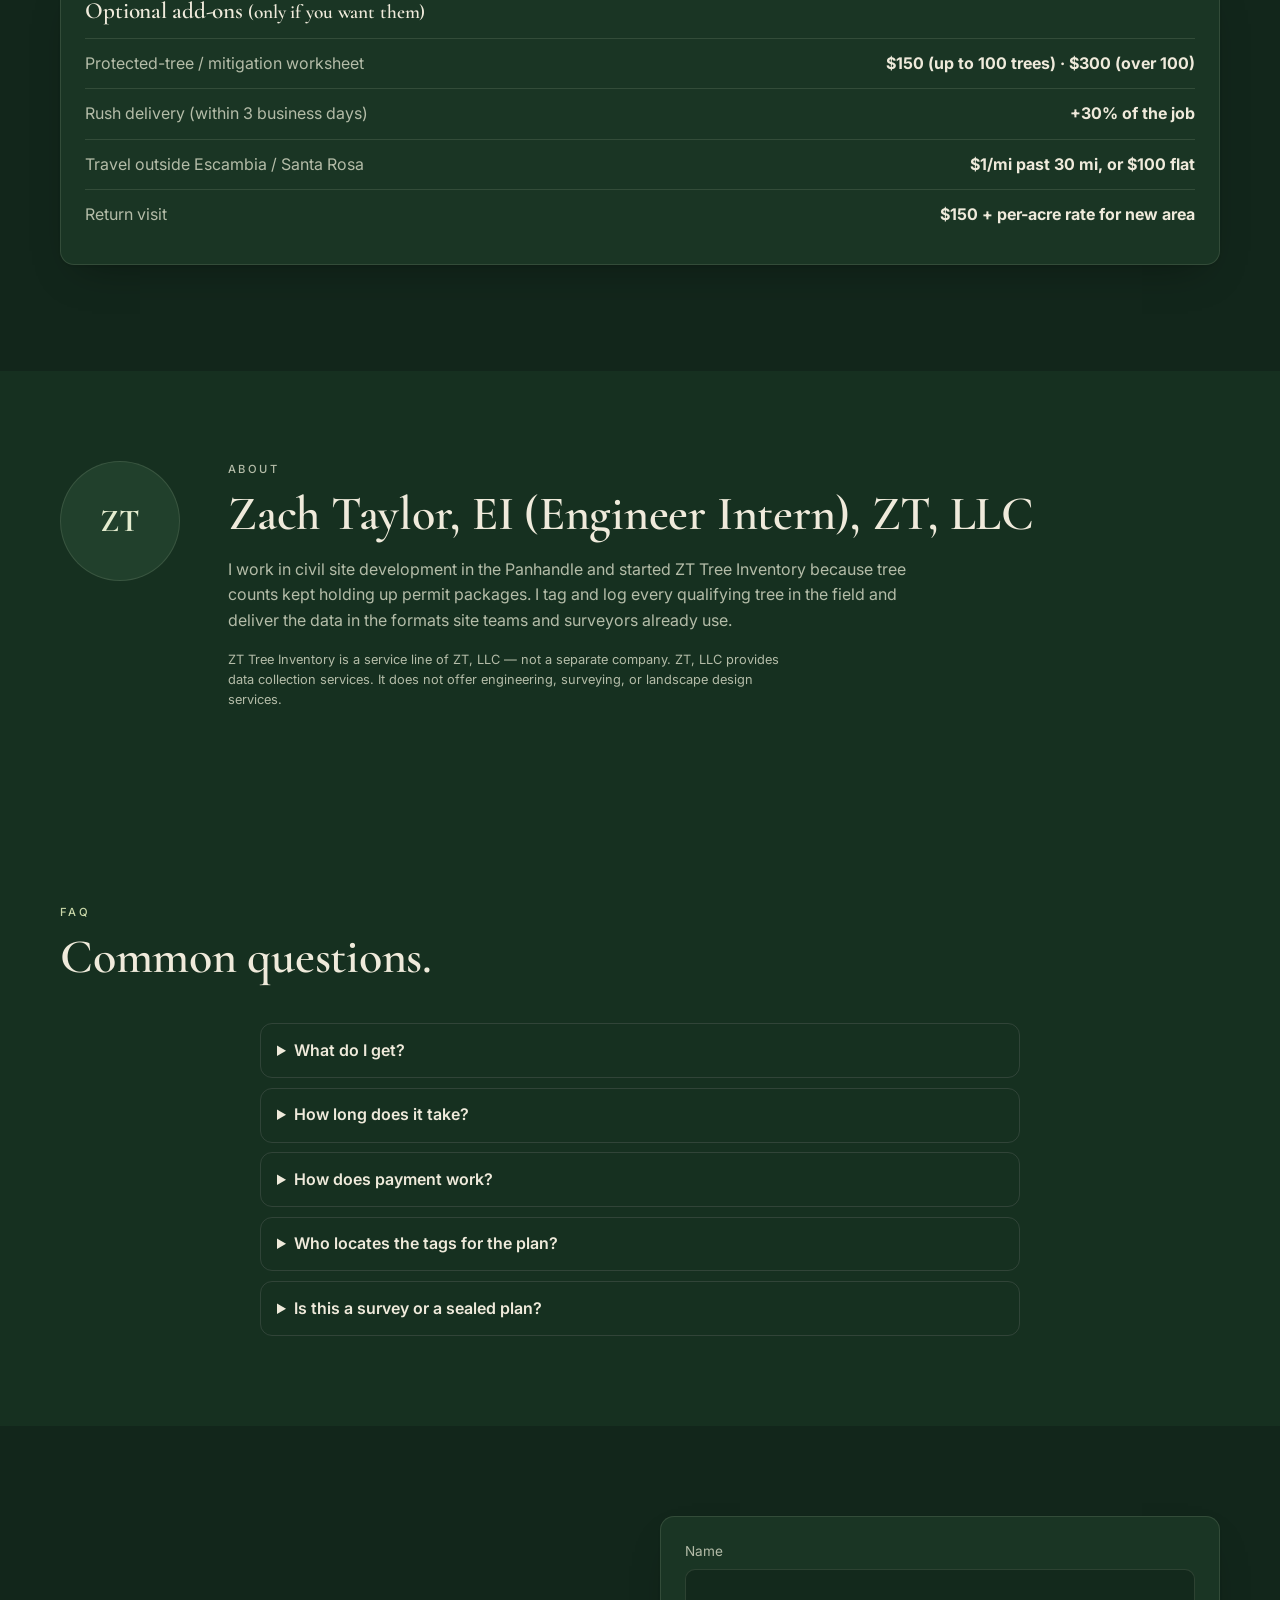
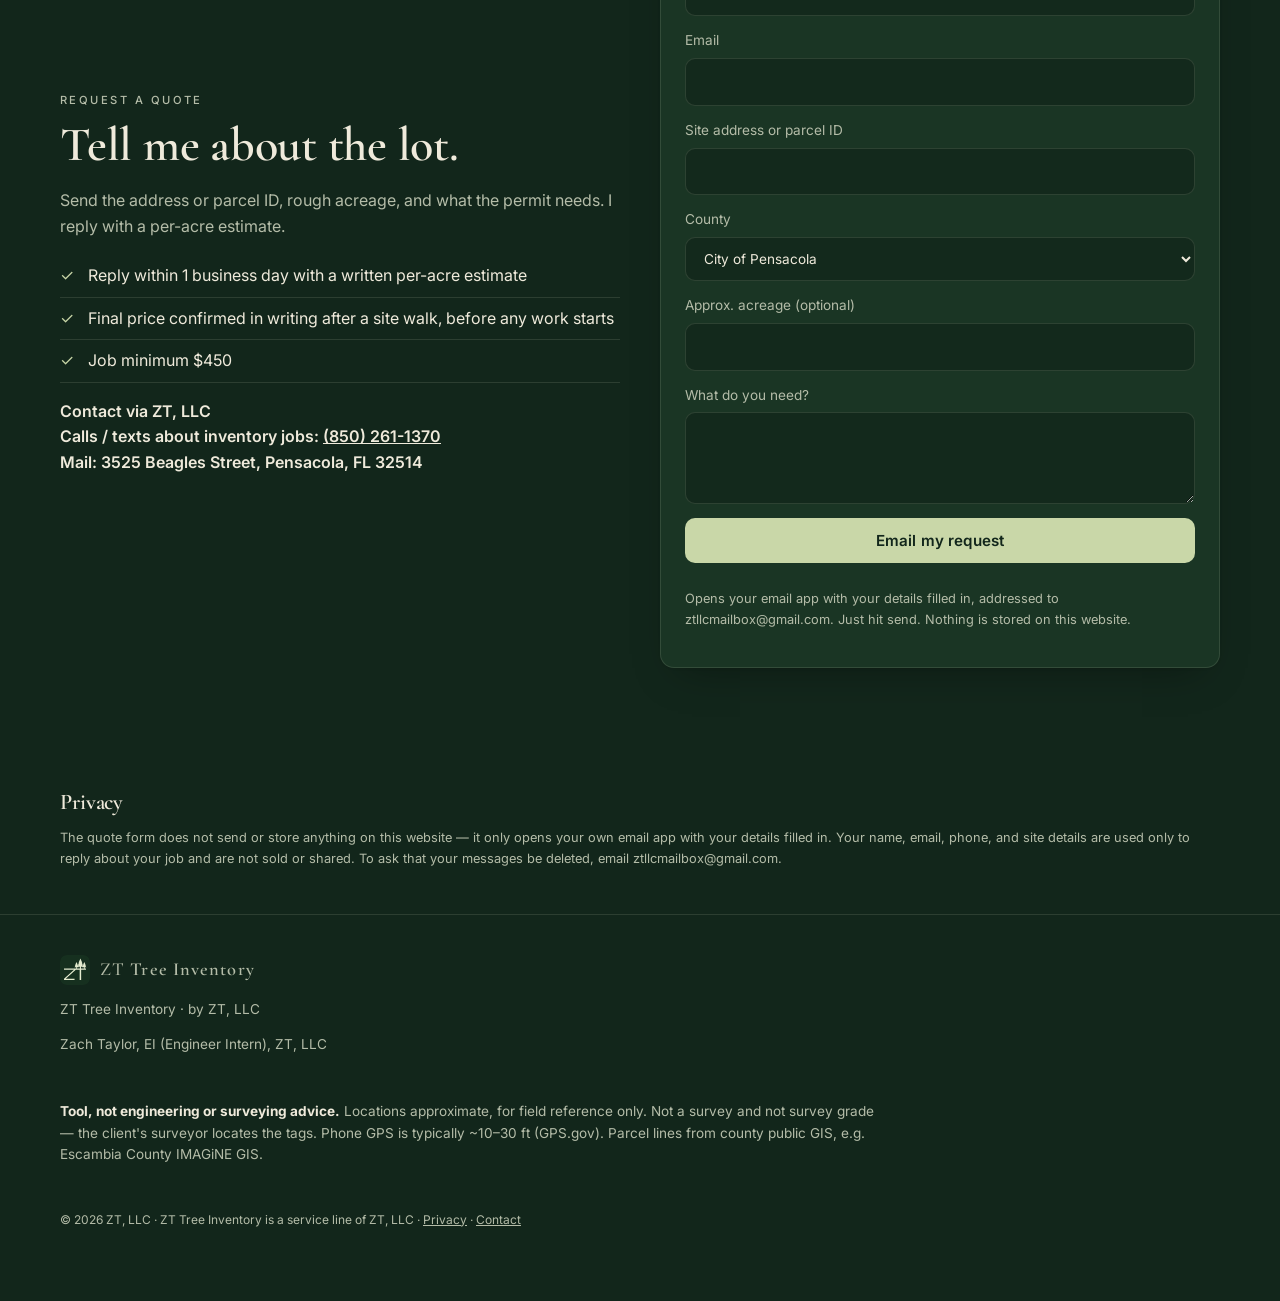
==== commit 4b13ab78: "Theme-aware clean inline Panhandle map" ====
--- a/index.html
+++ b/index.html
@@ -163,7 +163,20 @@
       <p class="fine"><b>Not offered:</b> surveys or survey-grade locations; engineering or surveying advice; preparing or sealing tree protection or landscape plans (Pensacola requires a Florida-licensed landscape architect, architect, or civil engineer); arborist services, including tree risk, hazard, or condition opinions and F.S. 163.045 danger-tree letters.</p>
       <div class="chips"><span>Pensacola</span><span>Escambia County</span><span>Santa Rosa County</span></div>
     </div>
-    <div class="map reveal" style="--d:.15s"><img src="assets/panhandle-map.png" width="1200" height="720" alt="Map of the Florida Panhandle highlighting Escambia and Santa Rosa counties, with Pensacola marked, above the Gulf of America."></div>
+    <div class="map reveal" style="--d:.15s"><svg xmlns="http://www.w3.org/2000/svg" viewBox="0 0 920 520" role="img" aria-labelledby="map-title map-desc" class="area-map">
+  <title id="map-title">Escambia and Santa Rosa Counties</title>
+  <desc id="map-desc">Florida Panhandle service area covering Escambia County and Santa Rosa County, with Pensacola marked above the Gulf of America.</desc>
+  <rect class="m-bg" width="920" height="520" rx="14"/>
+  <path class="m-water" d="M0 374 C 184 354, 460 395, 920 364 L 920 520 L 0 520 Z"/>
+  <path class="m-co" d="M707.4,383.9L494.2,407.4L448.3,411.1L392.7,414.1L379.2,412.3L367.8,409.7L346.1,412.9L318.1,415.5L255.5,424.2L166.6,433.3L226.1,422.5L228.2,416.5L227.4,397.3L227.0,385.8L236.7,372.5L248.6,363.2L256.1,362.3L245.8,317.9L229.8,305.9L228.4,305.2L228.4,305.0L278.4,244.5L278.6,235.4L276.1,228.9L267.0,219.0L228.9,204.1L200.1,194.5L185.4,192.5L180.5,191.3L153.7,179.7L71.1,123.7L61.3,112.6L72.8,95.3L91.7,74.1L98.2,52.1L93.8,40.6L93.8,40.6L118.8,40.3L139.3,40.3L201.0,40.2L201.5,40.2L202.4,40.2L213.1,40.2L213.1,40.2L217.7,40.2L217.8,40.2L220.5,40.1L223.1,40.1L228.5,40.1L244.3,40.2L250.2,40.2L302.5,40.1L305.9,40.1L313.5,40.1L333.0,40.1L352.7,40.0L360.1,40.2L362.3,40.0L371.8,40.1L373.7,40.1L394.8,40.1L399.3,40.2L400.1,40.2L401.7,40.1L402.5,40.2L403.8,40.1L404.3,40.1L487.3,39.7L375.5,80.0L351.4,122.8L356.0,188.8L391.3,197.1L400.8,252.1L521.7,313.0L513.2,356.7L424.2,395.8L707.4,383.9Z"/>
+  <path class="m-co m-co2" d="M707.4,383.9L424.2,395.8L513.2,356.7L521.7,313.0L400.8,252.1L391.3,197.1L356.0,188.8L351.4,122.8L375.5,80.0L487.3,39.7L487.7,39.7L572.6,39.6L576.7,39.6L586.0,39.6L598.4,39.4L601.7,39.5L610.1,39.6L735.5,40.5L749.2,40.5L786.3,40.6L787.6,40.6L827.8,40.8L828.0,40.8L814.8,375.2L769.4,378.3L716.1,382.9L707.4,383.9Z"/>
+  <text class="m-lbl" x="290.8" y="174.4" text-anchor="middle" dominant-baseline="middle">Escambia</text>
+  <text class="m-lbl" x="603.1" y="155.9" text-anchor="middle" dominant-baseline="middle">Santa Rosa</text>
+  <circle class="m-dot" cx="438.7" cy="356.2" r="4.5"/>
+  <circle class="m-ring" cx="438.7" cy="356.2" r="10"/>
+  <text class="m-city" x="426.7" y="360.2" text-anchor="end">Pensacola</text>
+  <text class="m-sea" x="460.0" y="478" text-anchor="middle">Gulf of America</text>
+</svg></div>
   </div>
 </section>
 
--- a/styles.css
+++ b/styles.css
@@ -167,4 +167,14 @@
 .linkbtn{background:none;border:0;padding:0;color:inherit;text-decoration:underline;font:inherit;cursor:pointer}
 .copy a{color:inherit}
 
-.map{background:transparent;border:0;padding:0;overflow:visible}.map img,.map svg{display:block;width:100%;height:auto;border-radius:var(--r);border:1px solid var(--line)}.m-gulf{fill:var(--moss);opacity:.07}.m-co{fill:var(--moss);fill-opacity:.1;stroke:var(--moss);stroke-opacity:.35;stroke-width:1}.m-co2{fill-opacity:.16}.m-lbl{font-family:var(--serif);font-size:26px;font-weight:500;fill:var(--text);letter-spacing:.02em}.m-city{font-family:var(--font);font-size:13px;fill:var(--mute);letter-spacing:.04em}.m-dot{fill:var(--moss2)}.m-ring{fill:none;stroke:var(--moss);stroke-opacity:.4}.m-sea{font-family:var(--serif);font-style:italic;font-size:18px;fill:var(--mute)}.m-note{font-family:var(--font);font-size:10px;letter-spacing:.12em;text-transform:uppercase;fill:var(--mute);opacity:.7}
+.map{background:transparent;border:0;padding:0}.map img,.map svg,.area-map{display:block;width:100%;height:auto;border-radius:var(--r);border:1px solid var(--line)}
+.area-map .m-bg{fill:var(--bg2)}
+.area-map .m-water{fill:color-mix(in srgb,var(--moss) 18%,var(--bg))}
+.area-map .m-co{fill:color-mix(in srgb,var(--moss) 28%,var(--bg2));stroke:var(--moss);stroke-width:1.25;stroke-linejoin:round}
+.area-map .m-co2{fill:color-mix(in srgb,var(--moss) 38%,var(--bg2))}
+.area-map .m-lbl{font-family:var(--serif);font-size:28px;font-weight:500;fill:var(--text);letter-spacing:.02em}
+.area-map .m-city{font-family:var(--font);font-size:13px;fill:var(--mute);letter-spacing:.03em}
+.area-map .m-dot{fill:var(--moss2)}
+.area-map .m-ring{fill:none;stroke:var(--moss);stroke-opacity:.45;stroke-width:1.25}
+.area-map .m-sea{font-family:var(--serif);font-style:italic;font-size:18px;fill:var(--mute)}
+.map img,.map svg{display:block;width:100%;height:auto;border-radius:var(--r);border:1px solid var(--line)}.m-gulf{fill:var(--moss);opacity:.07}.m-co{fill:var(--moss);fill-opacity:.1;stroke:var(--moss);stroke-opacity:.35;stroke-width:1}.m-co2{fill-opacity:.16}.m-lbl{font-family:var(--serif);font-size:26px;font-weight:500;fill:var(--text);letter-spacing:.02em}.m-city{font-family:var(--font);font-size:13px;fill:var(--mute);letter-spacing:.04em}.m-dot{fill:var(--moss2)}.m-ring{fill:none;stroke:var(--moss);stroke-opacity:.4}.m-sea{font-family:var(--serif);font-style:italic;font-size:18px;fill:var(--mute)}.m-note{font-family:var(--font);font-size:10px;letter-spacing:.12em;text-transform:uppercase;fill:var(--mute);opacity:.7}
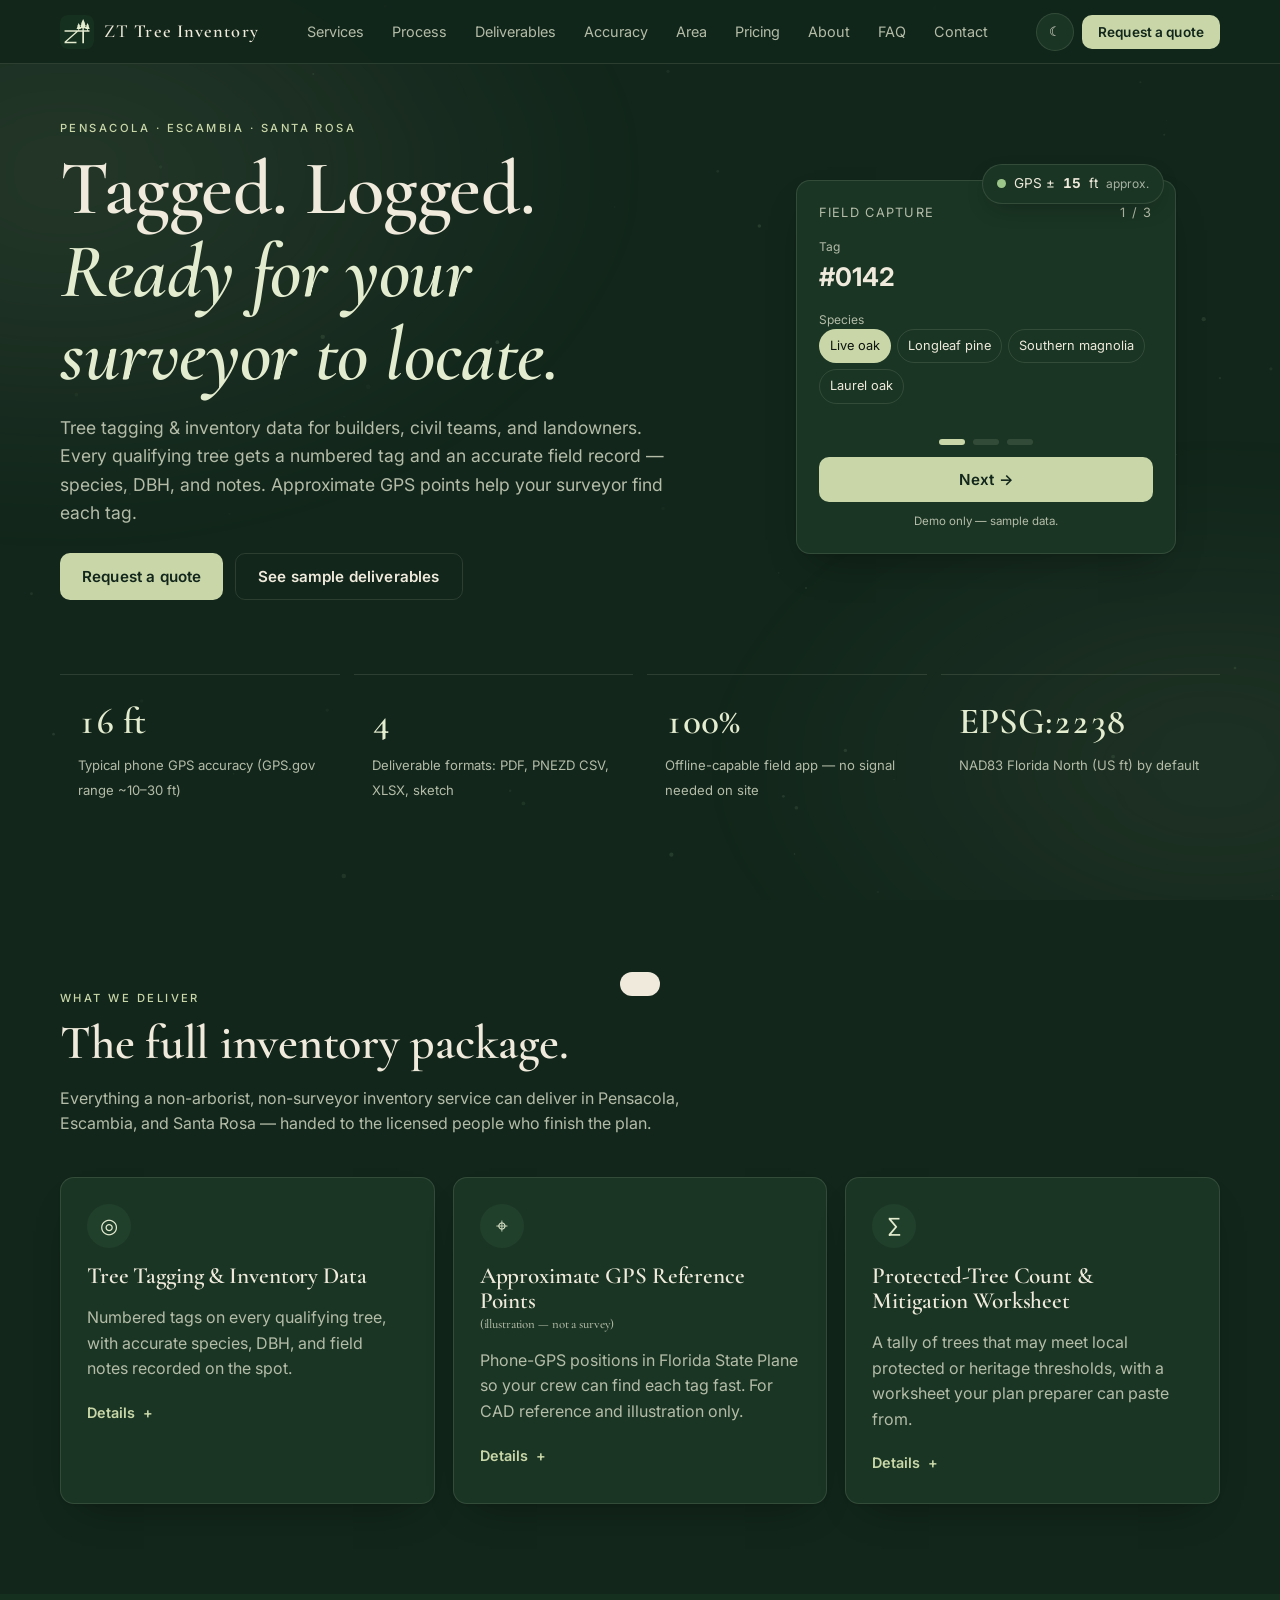
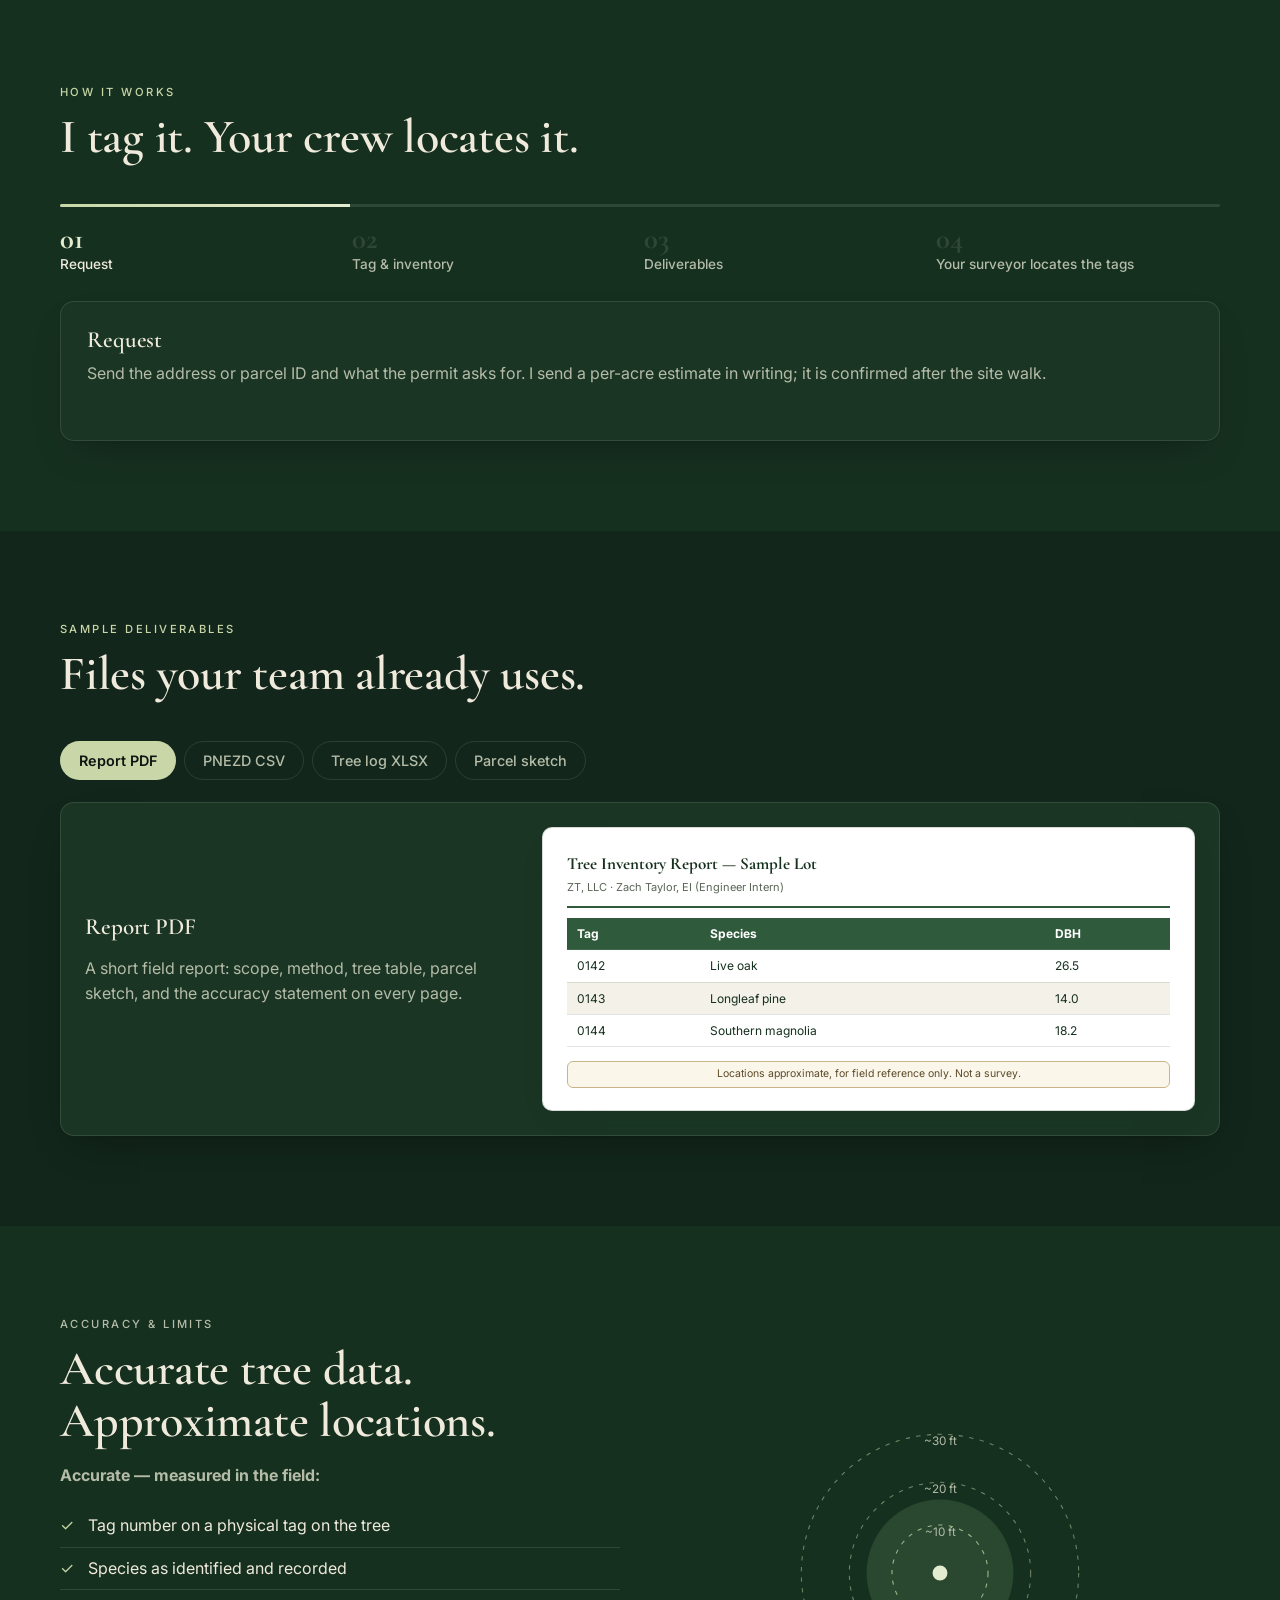
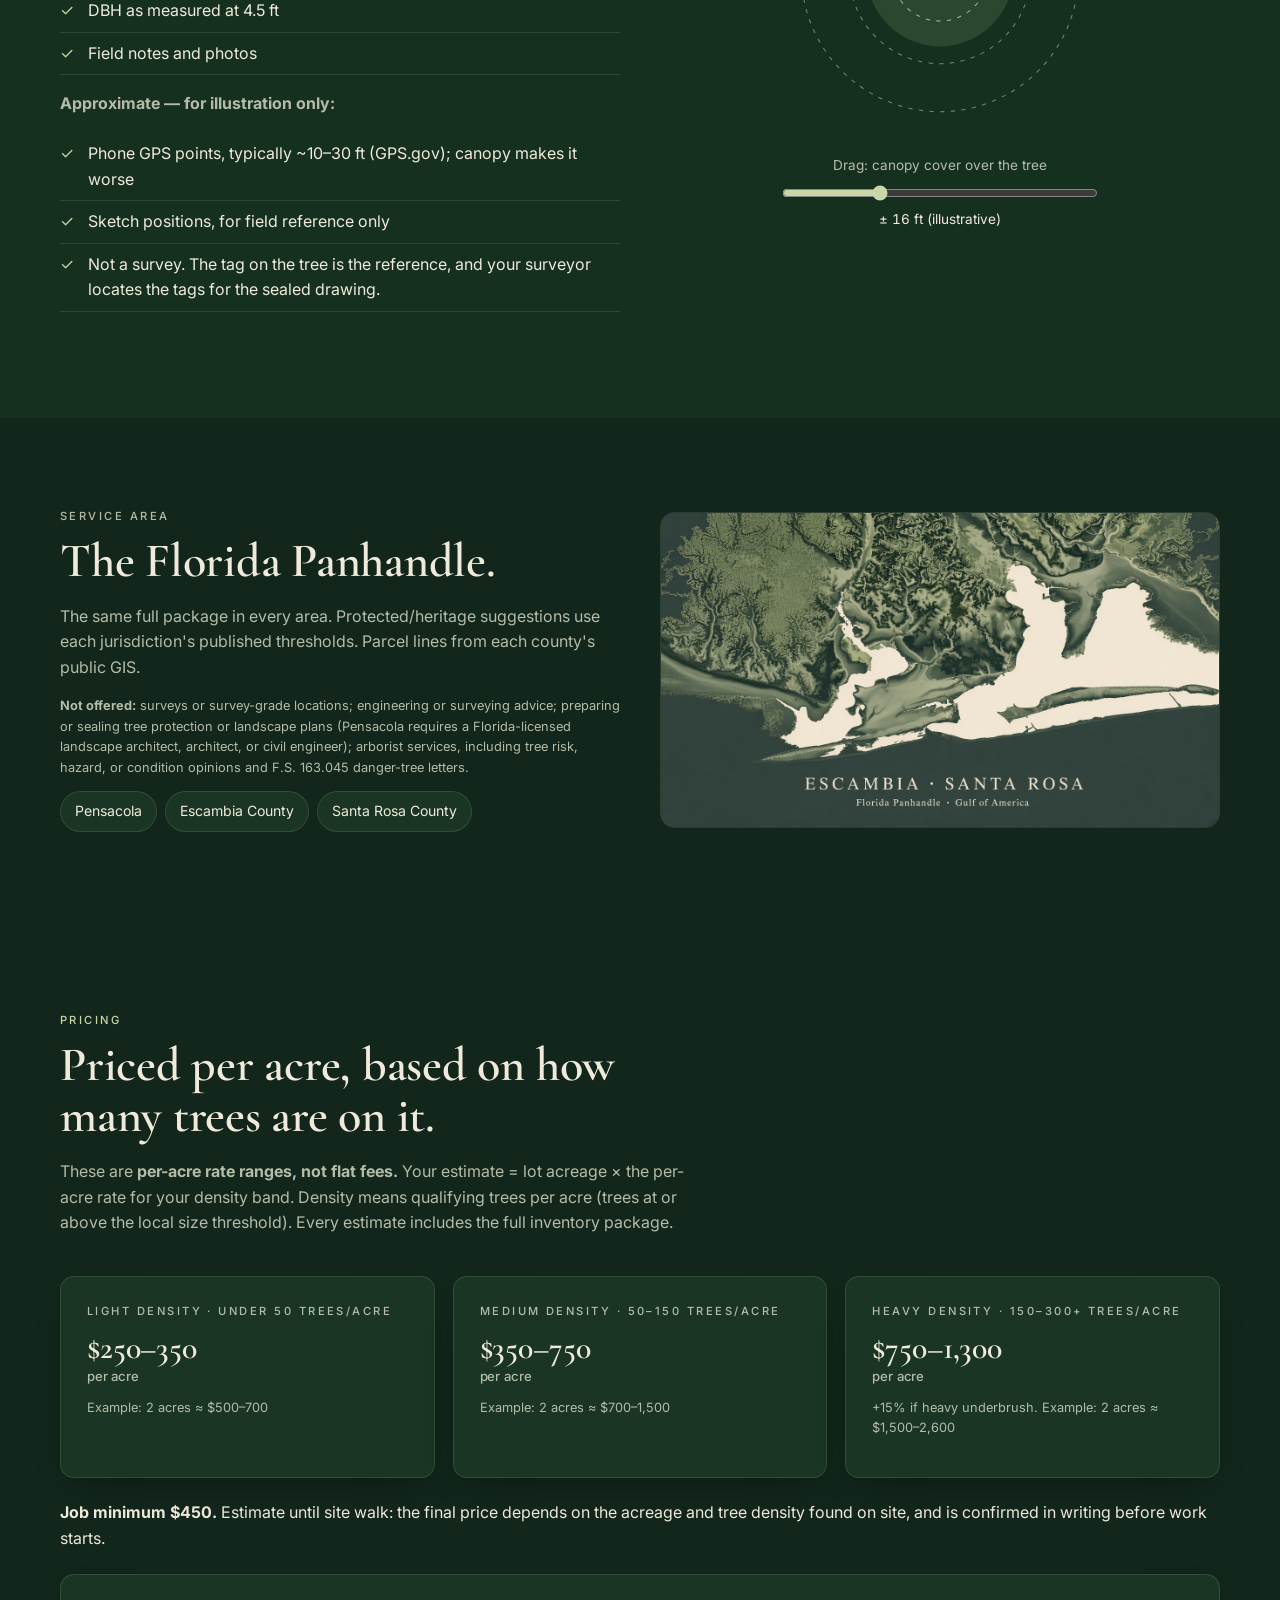
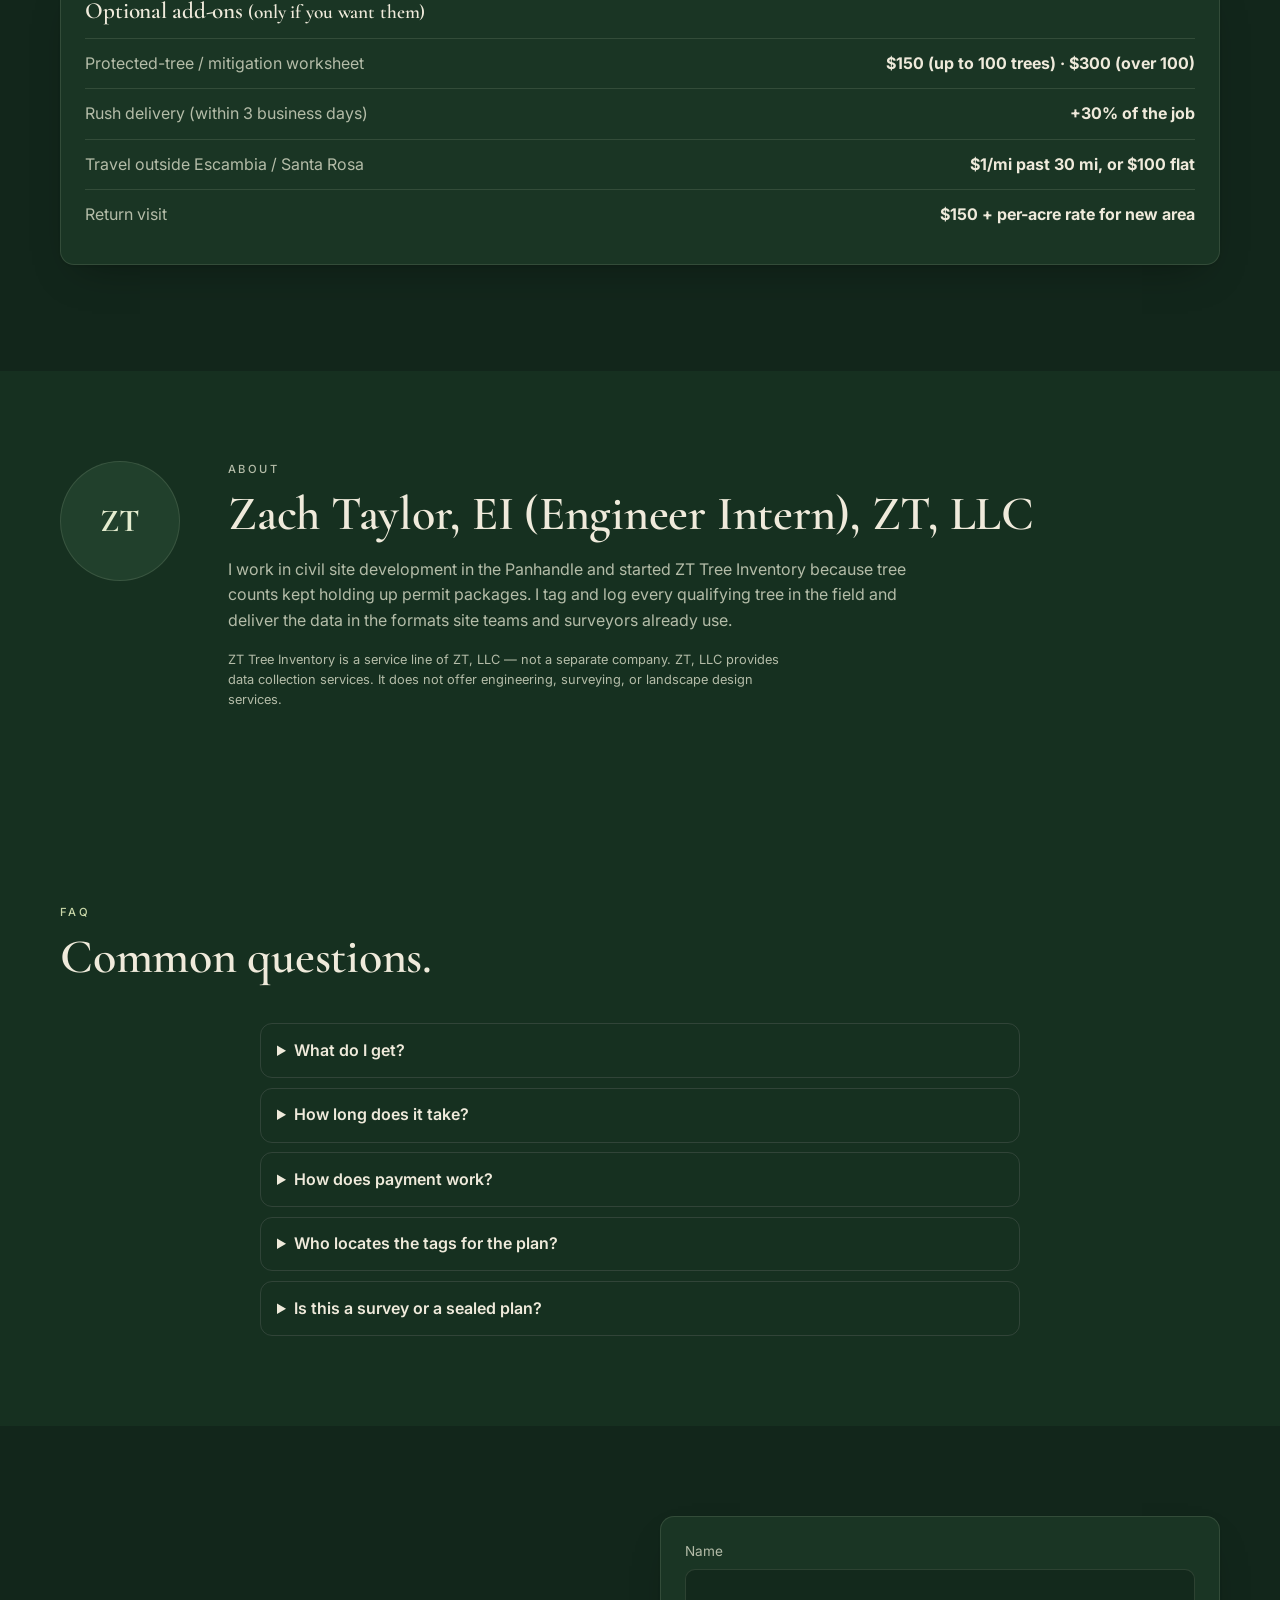
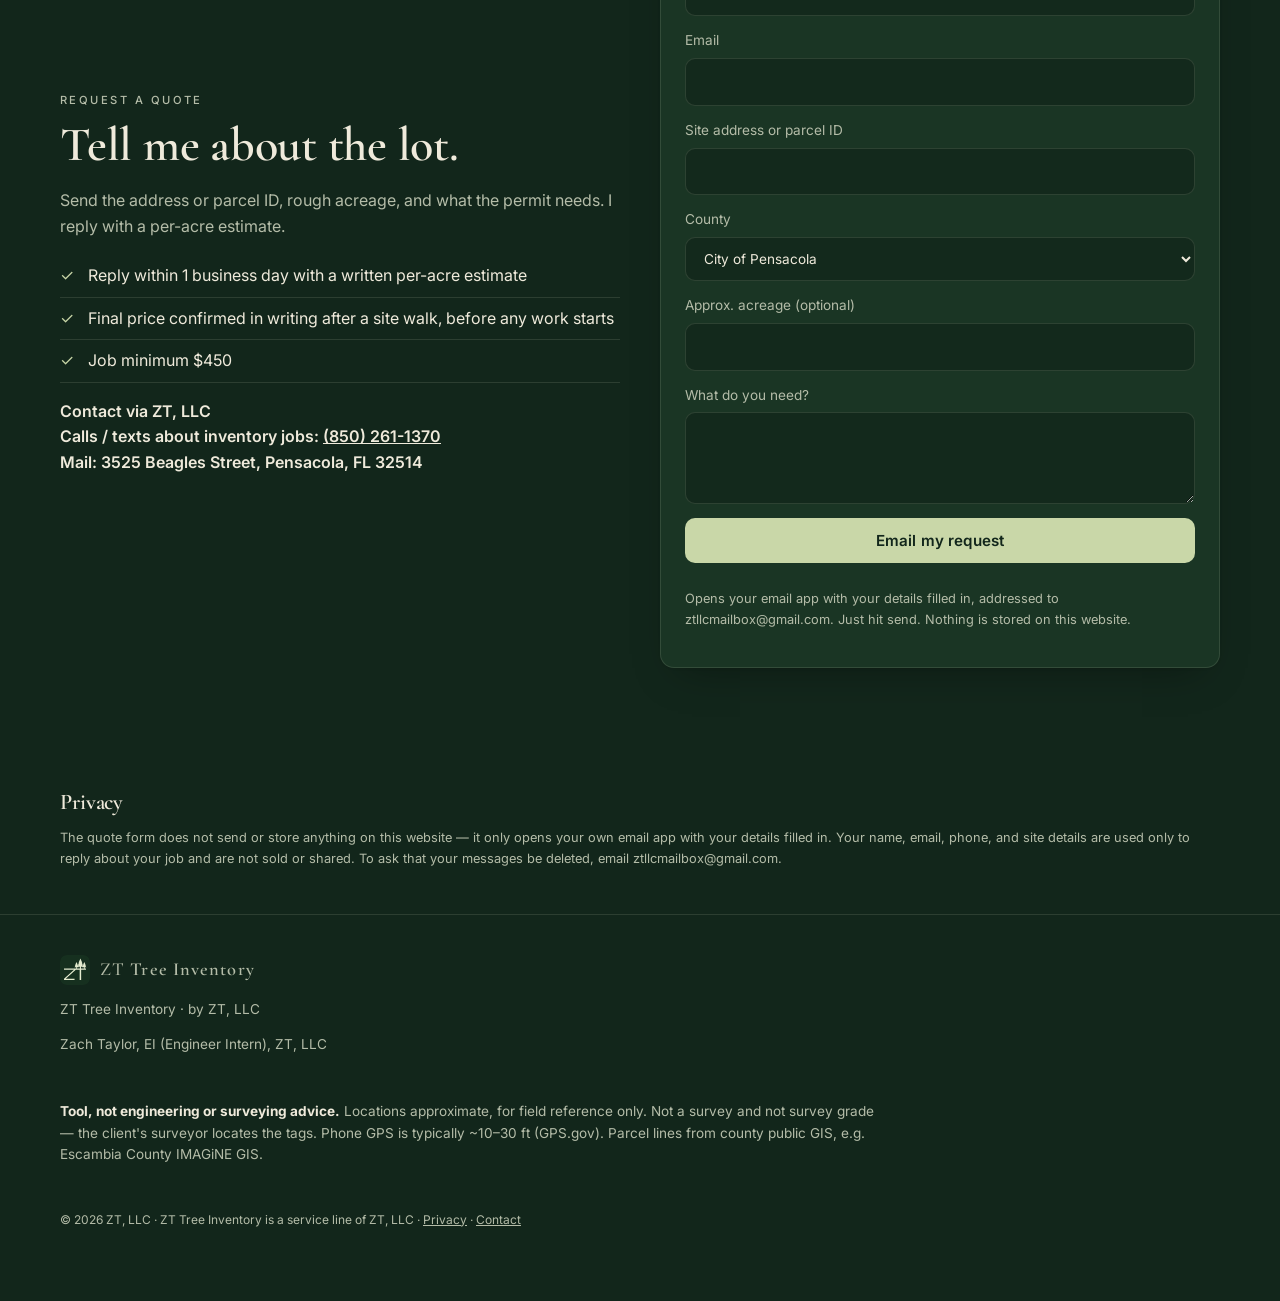
==== commit afcf1c02: "Service-area map: teal topo style matched to site" ====
--- a/index.html
+++ b/index.html
@@ -163,21 +163,8 @@
       <p class="fine"><b>Not offered:</b> surveys or survey-grade locations; engineering or surveying advice; preparing or sealing tree protection or landscape plans (Pensacola requires a Florida-licensed landscape architect, architect, or civil engineer); arborist services, including tree risk, hazard, or condition opinions and F.S. 163.045 danger-tree letters.</p>
       <div class="chips"><span>Pensacola</span><span>Escambia County</span><span>Santa Rosa County</span></div>
     </div>
-    <div class="map reveal" style="--d:.15s"><svg xmlns="http://www.w3.org/2000/svg" viewBox="0 0 920 520" role="img" aria-labelledby="map-title map-desc" class="area-map">
-  <title id="map-title">Escambia and Santa Rosa Counties</title>
-  <desc id="map-desc">Florida Panhandle service area covering Escambia County and Santa Rosa County, with Pensacola marked above the Gulf of America.</desc>
-  <rect class="m-bg" width="920" height="520" rx="14"/>
-  <path class="m-water" d="M0 374 C 184 354, 460 395, 920 364 L 920 520 L 0 520 Z"/>
-  <path class="m-co" d="M707.4,383.9L494.2,407.4L448.3,411.1L392.7,414.1L379.2,412.3L367.8,409.7L346.1,412.9L318.1,415.5L255.5,424.2L166.6,433.3L226.1,422.5L228.2,416.5L227.4,397.3L227.0,385.8L236.7,372.5L248.6,363.2L256.1,362.3L245.8,317.9L229.8,305.9L228.4,305.2L228.4,305.0L278.4,244.5L278.6,235.4L276.1,228.9L267.0,219.0L228.9,204.1L200.1,194.5L185.4,192.5L180.5,191.3L153.7,179.7L71.1,123.7L61.3,112.6L72.8,95.3L91.7,74.1L98.2,52.1L93.8,40.6L93.8,40.6L118.8,40.3L139.3,40.3L201.0,40.2L201.5,40.2L202.4,40.2L213.1,40.2L213.1,40.2L217.7,40.2L217.8,40.2L220.5,40.1L223.1,40.1L228.5,40.1L244.3,40.2L250.2,40.2L302.5,40.1L305.9,40.1L313.5,40.1L333.0,40.1L352.7,40.0L360.1,40.2L362.3,40.0L371.8,40.1L373.7,40.1L394.8,40.1L399.3,40.2L400.1,40.2L401.7,40.1L402.5,40.2L403.8,40.1L404.3,40.1L487.3,39.7L375.5,80.0L351.4,122.8L356.0,188.8L391.3,197.1L400.8,252.1L521.7,313.0L513.2,356.7L424.2,395.8L707.4,383.9Z"/>
-  <path class="m-co m-co2" d="M707.4,383.9L424.2,395.8L513.2,356.7L521.7,313.0L400.8,252.1L391.3,197.1L356.0,188.8L351.4,122.8L375.5,80.0L487.3,39.7L487.7,39.7L572.6,39.6L576.7,39.6L586.0,39.6L598.4,39.4L601.7,39.5L610.1,39.6L735.5,40.5L749.2,40.5L786.3,40.6L787.6,40.6L827.8,40.8L828.0,40.8L814.8,375.2L769.4,378.3L716.1,382.9L707.4,383.9Z"/>
-  <text class="m-lbl" x="290.8" y="174.4" text-anchor="middle" dominant-baseline="middle">Escambia</text>
-  <text class="m-lbl" x="603.1" y="155.9" text-anchor="middle" dominant-baseline="middle">Santa Rosa</text>
-  <circle class="m-dot" cx="438.7" cy="356.2" r="4.5"/>
-  <circle class="m-ring" cx="438.7" cy="356.2" r="10"/>
-  <text class="m-city" x="426.7" y="360.2" text-anchor="end">Pensacola</text>
-  <text class="m-sea" x="460.0" y="478" text-anchor="middle">Gulf of America</text>
-</svg></div>
-  </div>
+    <div class="map reveal" style="--d:.15s"><img src="assets/panhandle-map.png" width="1600" height="900" alt="Topographic map of Escambia and Santa Rosa counties on the Florida Panhandle above the Gulf of America."></div>
+    </div>
 </section>
 
 <section id="pricing" class="section">
--- a/styles.css
+++ b/styles.css
@@ -167,7 +167,7 @@
 .linkbtn{background:none;border:0;padding:0;color:inherit;text-decoration:underline;font:inherit;cursor:pointer}
 .copy a{color:inherit}
 
-.map{background:transparent;border:0;padding:0}.map img,.map svg,.area-map{display:block;width:100%;height:auto;border-radius:var(--r);border:1px solid var(--line)}
+.map{background:transparent;border:0;padding:0}.map img{display:block;width:100%;height:auto;border-radius:var(--r);border:1px solid var(--line)}
 .area-map .m-bg{fill:var(--bg2)}
 .area-map .m-water{fill:color-mix(in srgb,var(--moss) 18%,var(--bg))}
 .area-map .m-co{fill:color-mix(in srgb,var(--moss) 28%,var(--bg2));stroke:var(--moss);stroke-width:1.25;stroke-linejoin:round}
